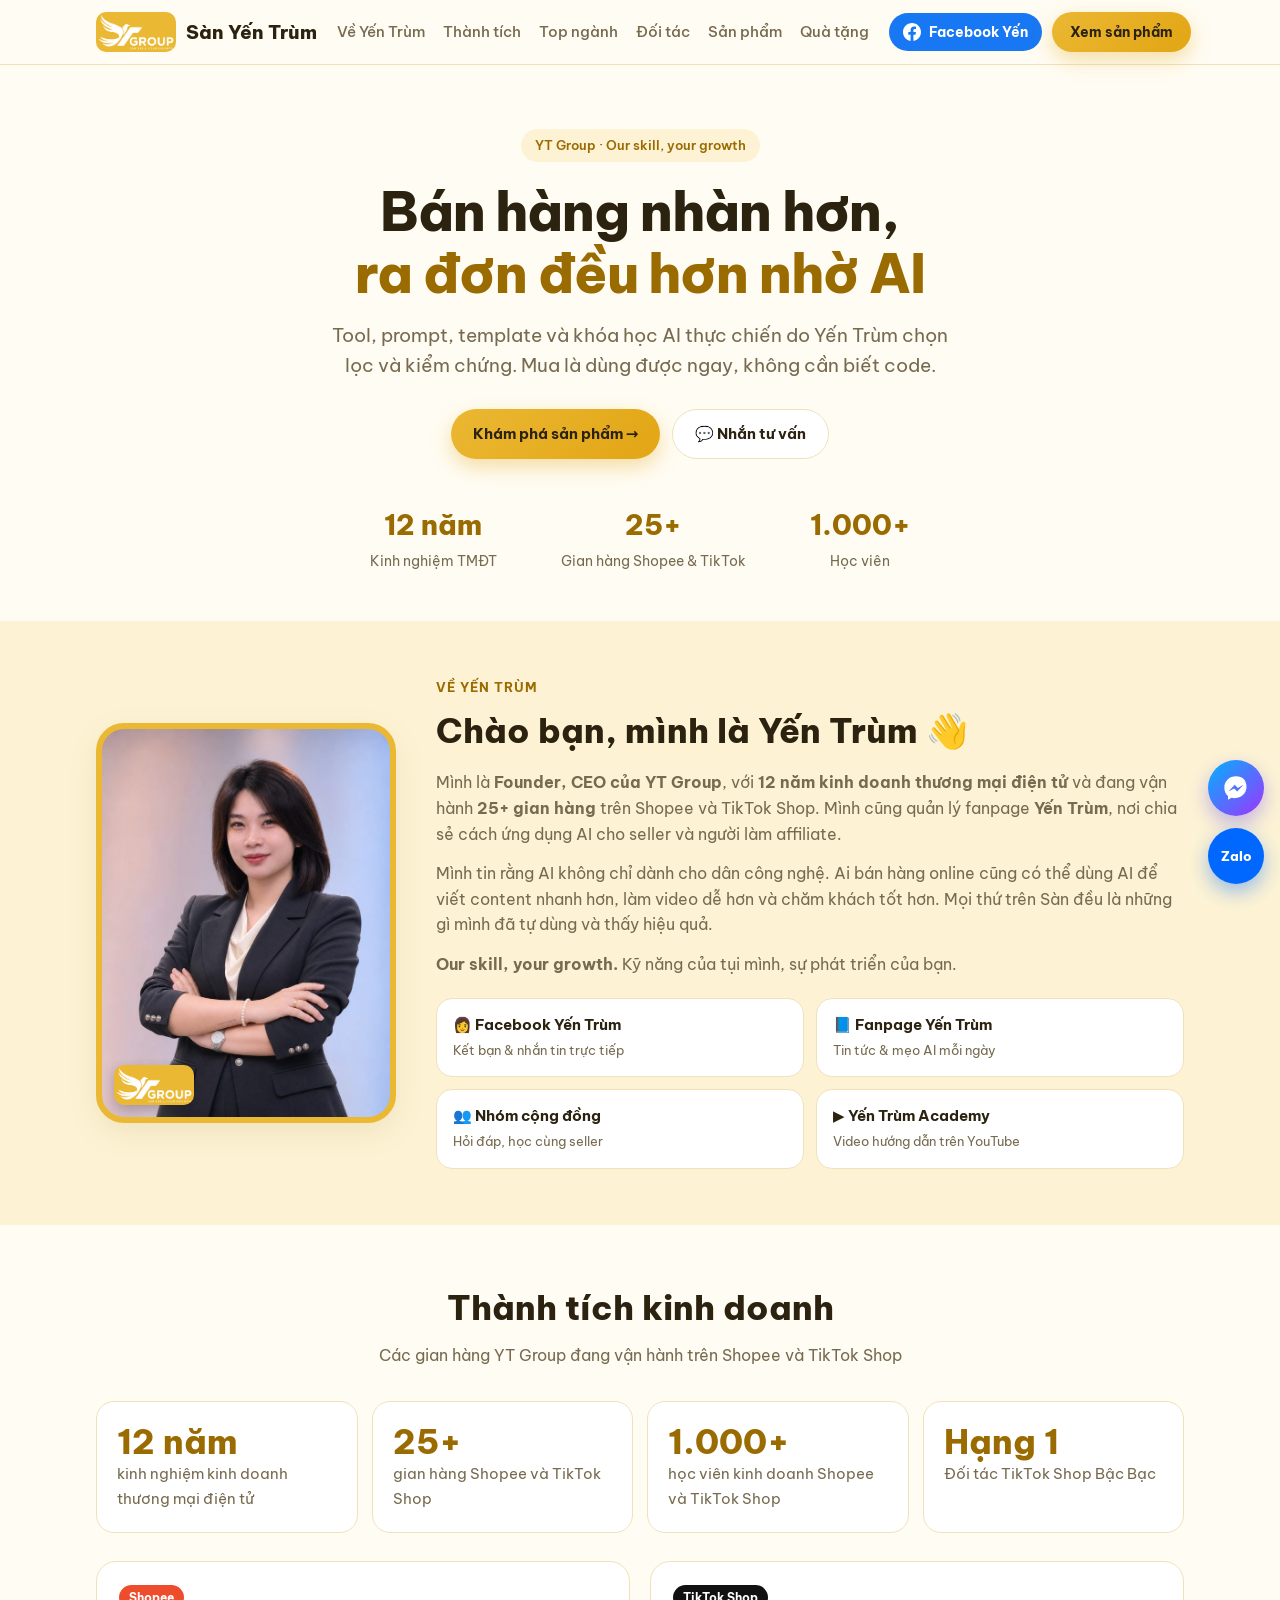
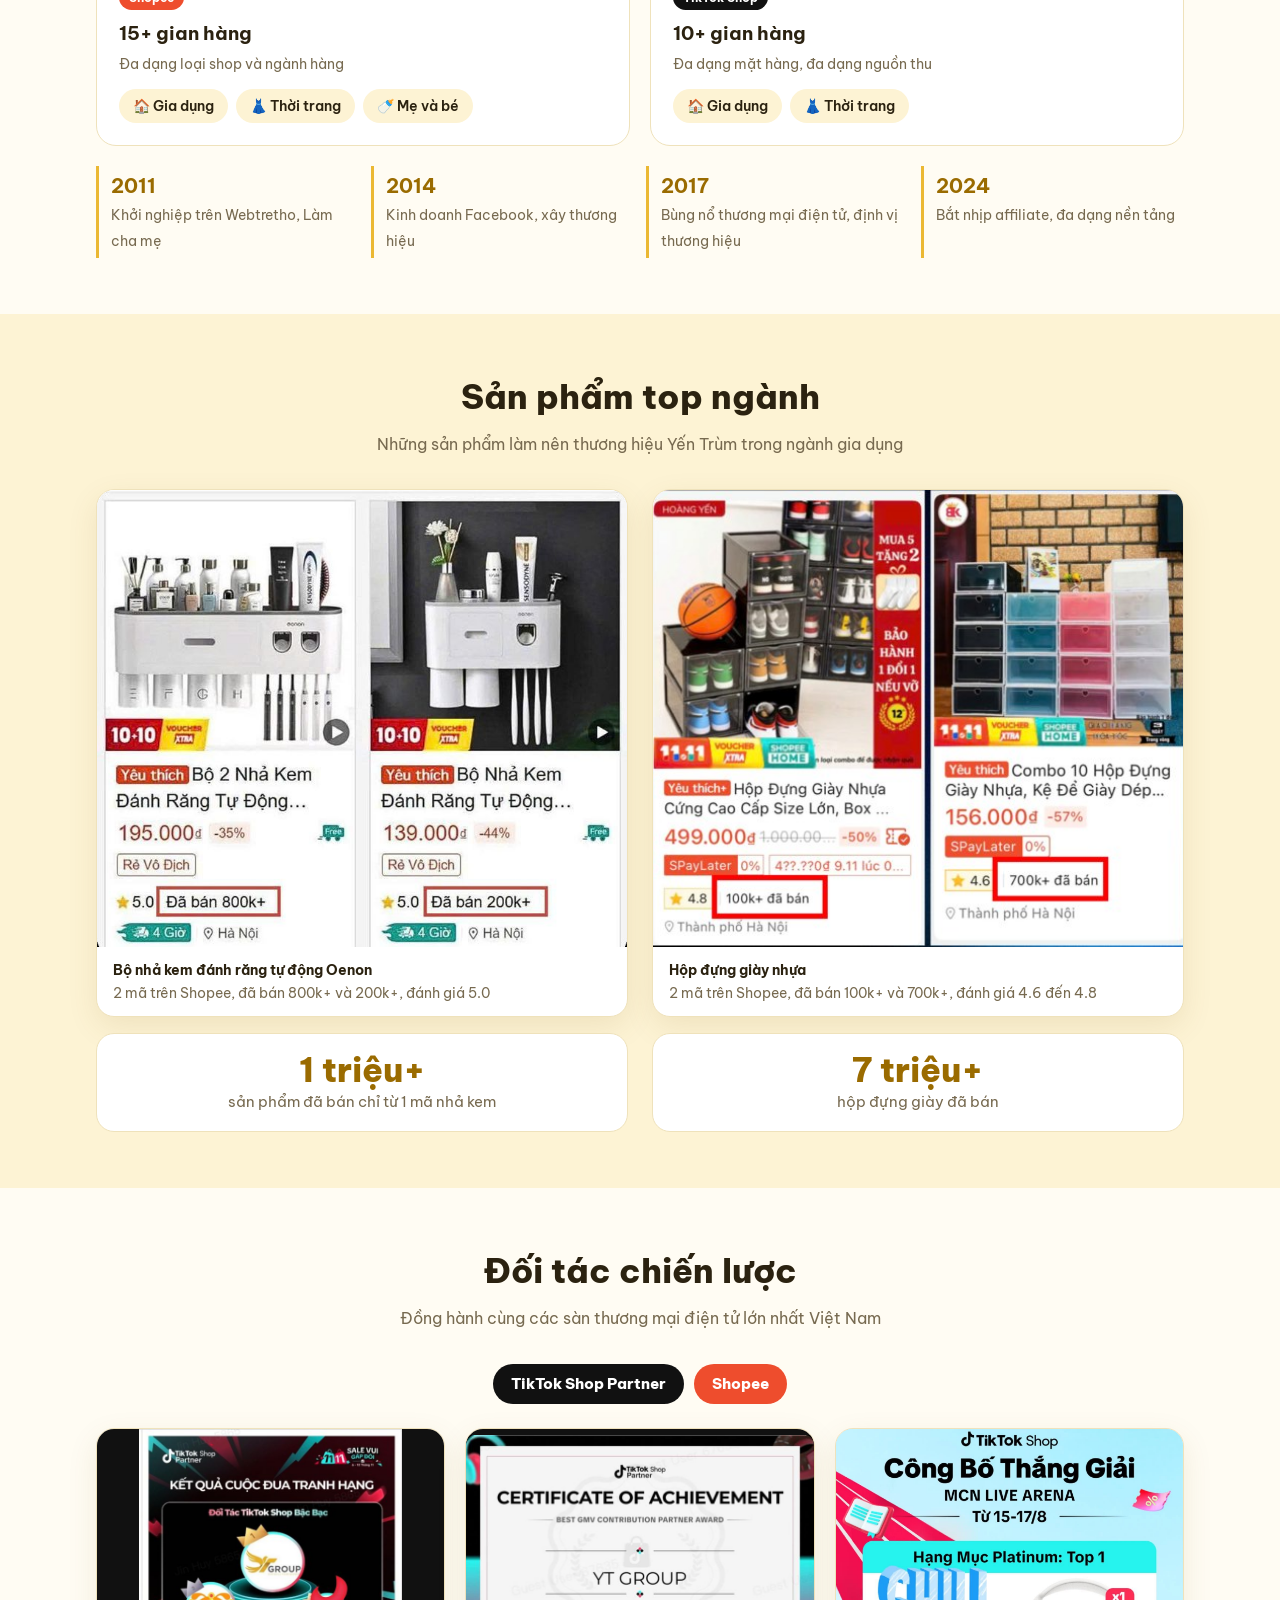
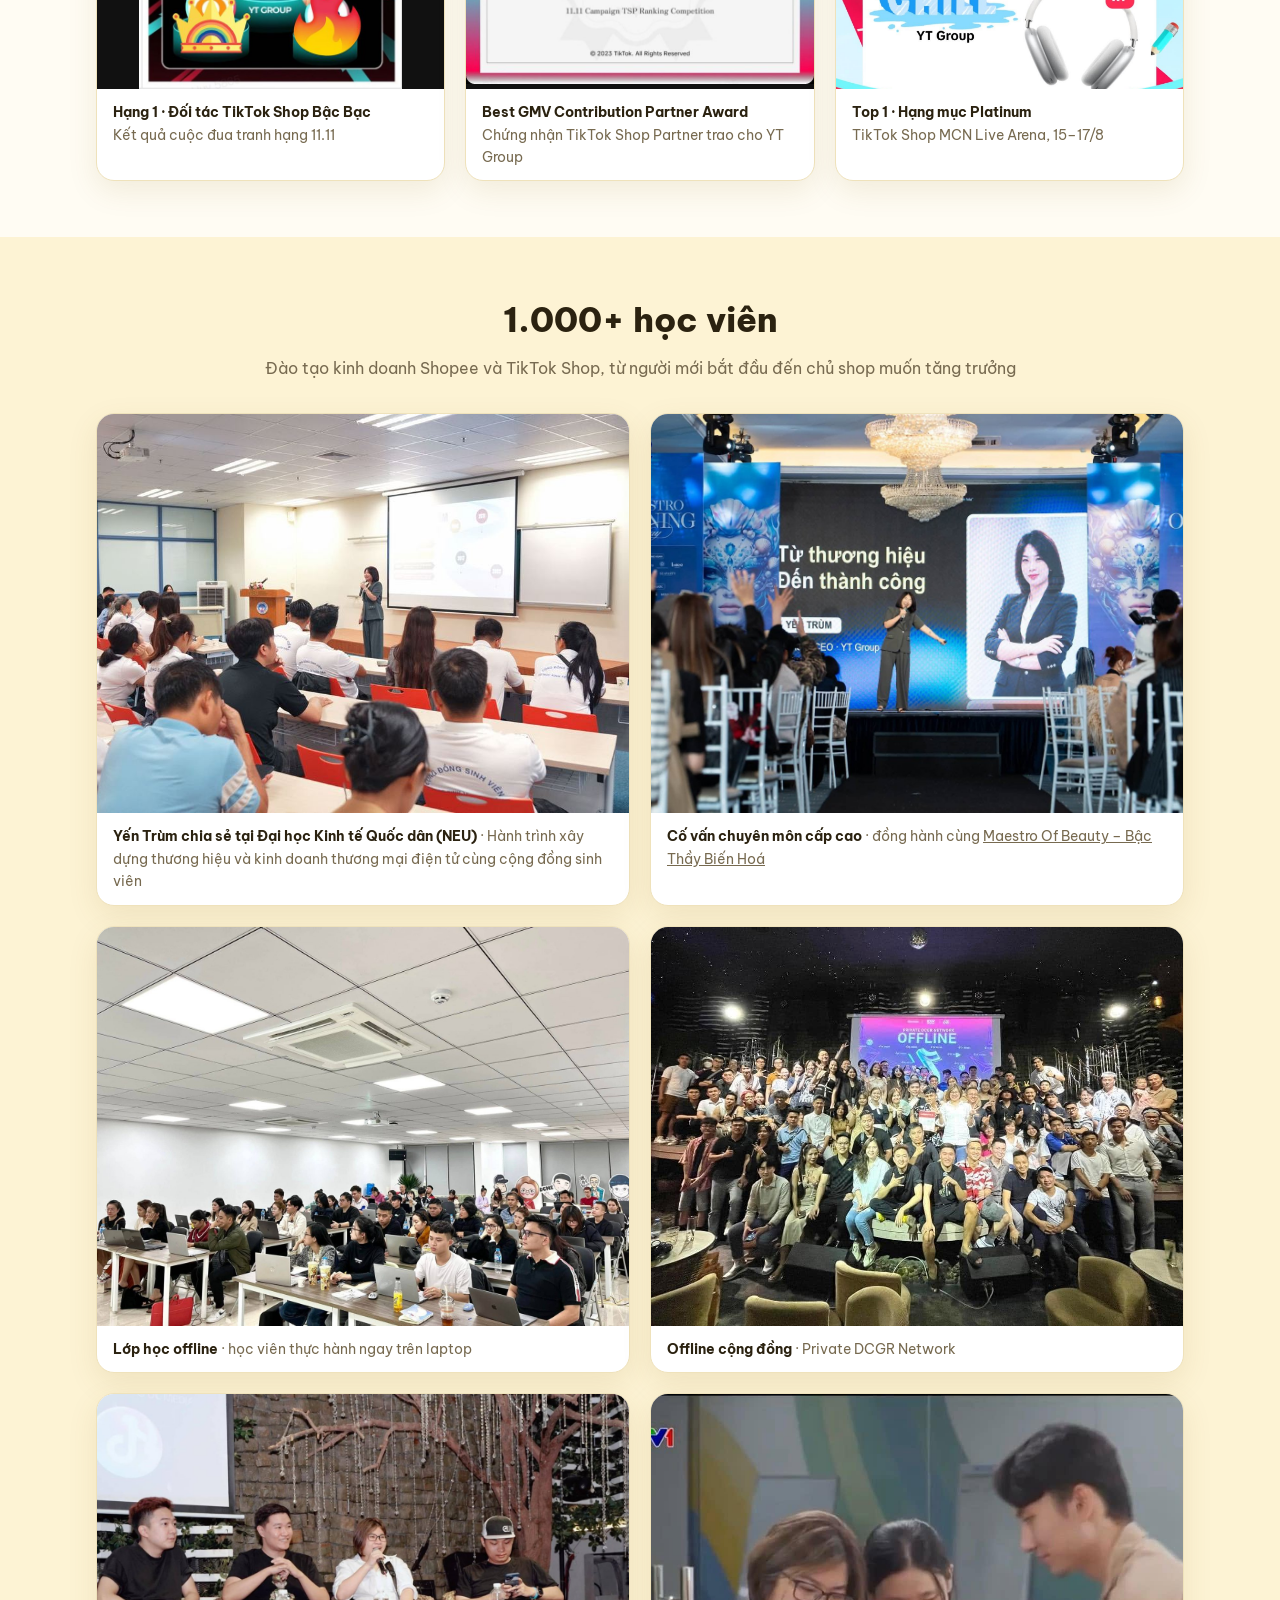
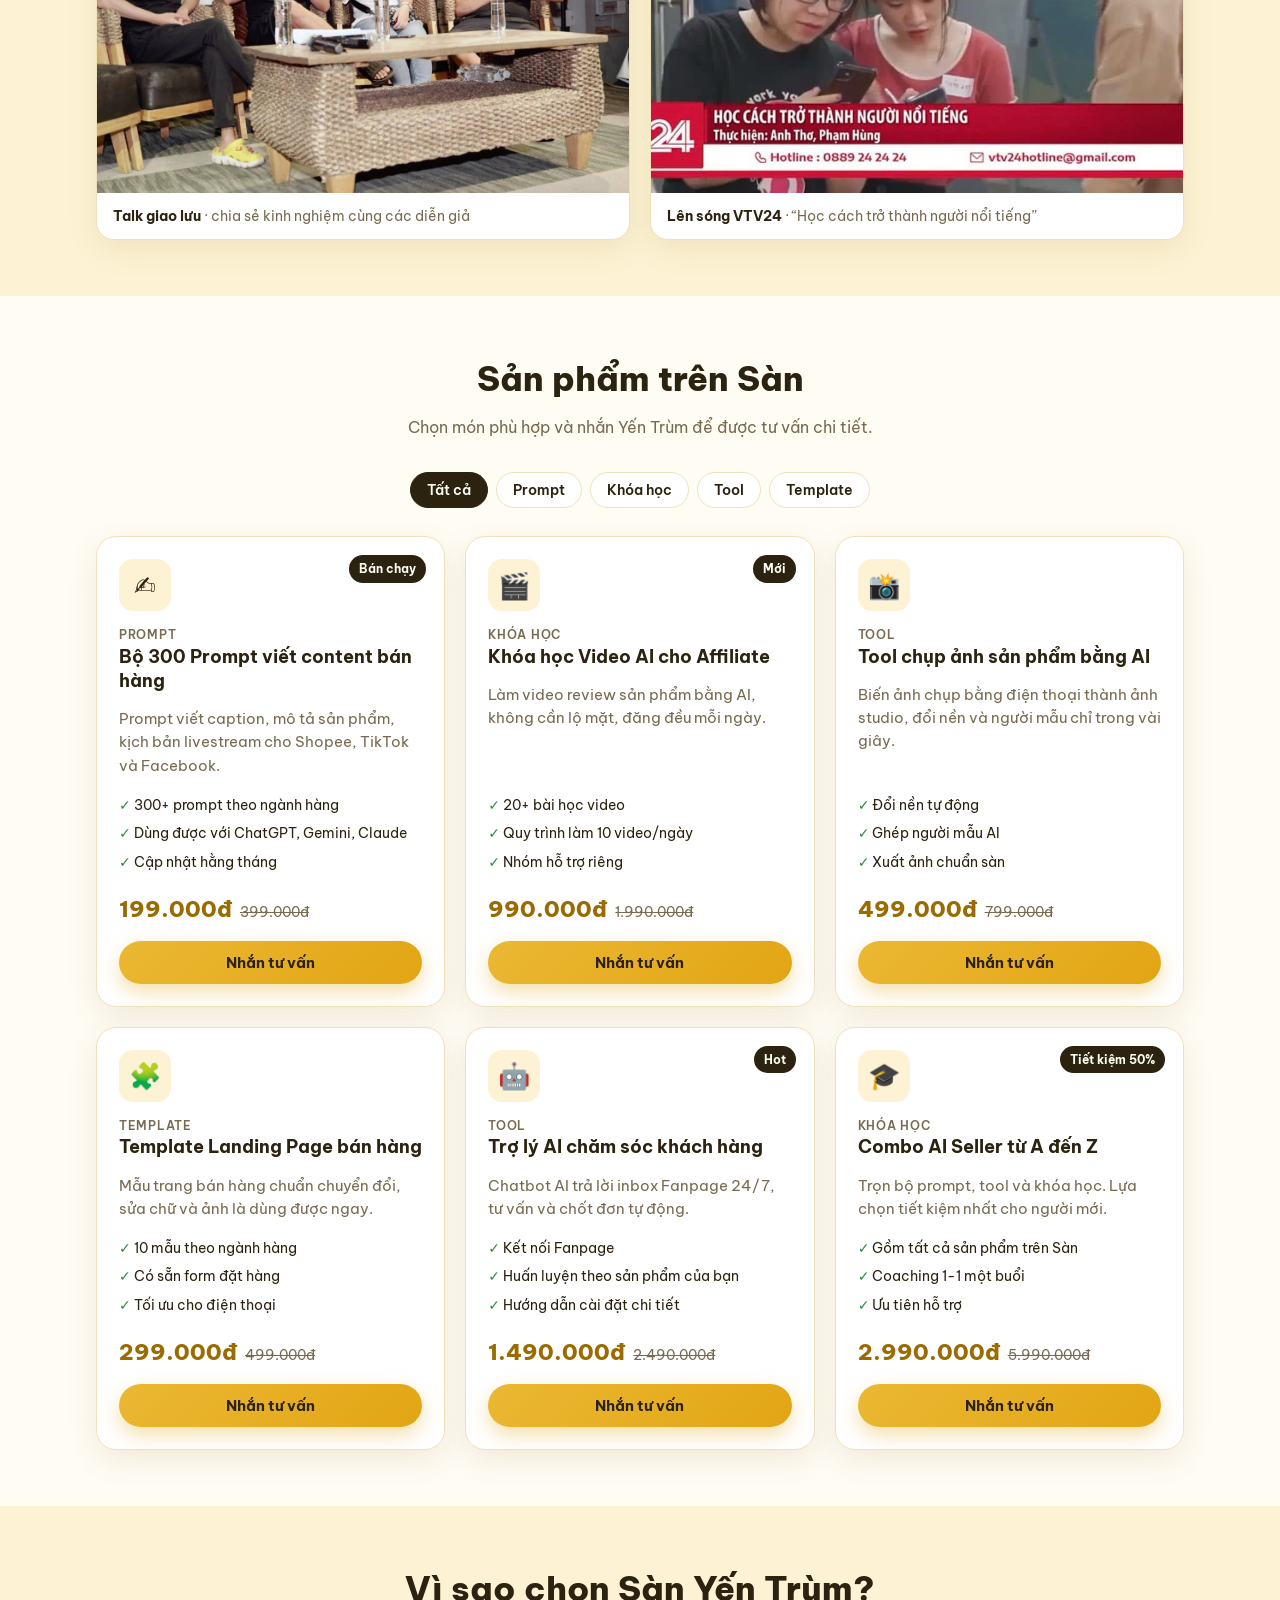
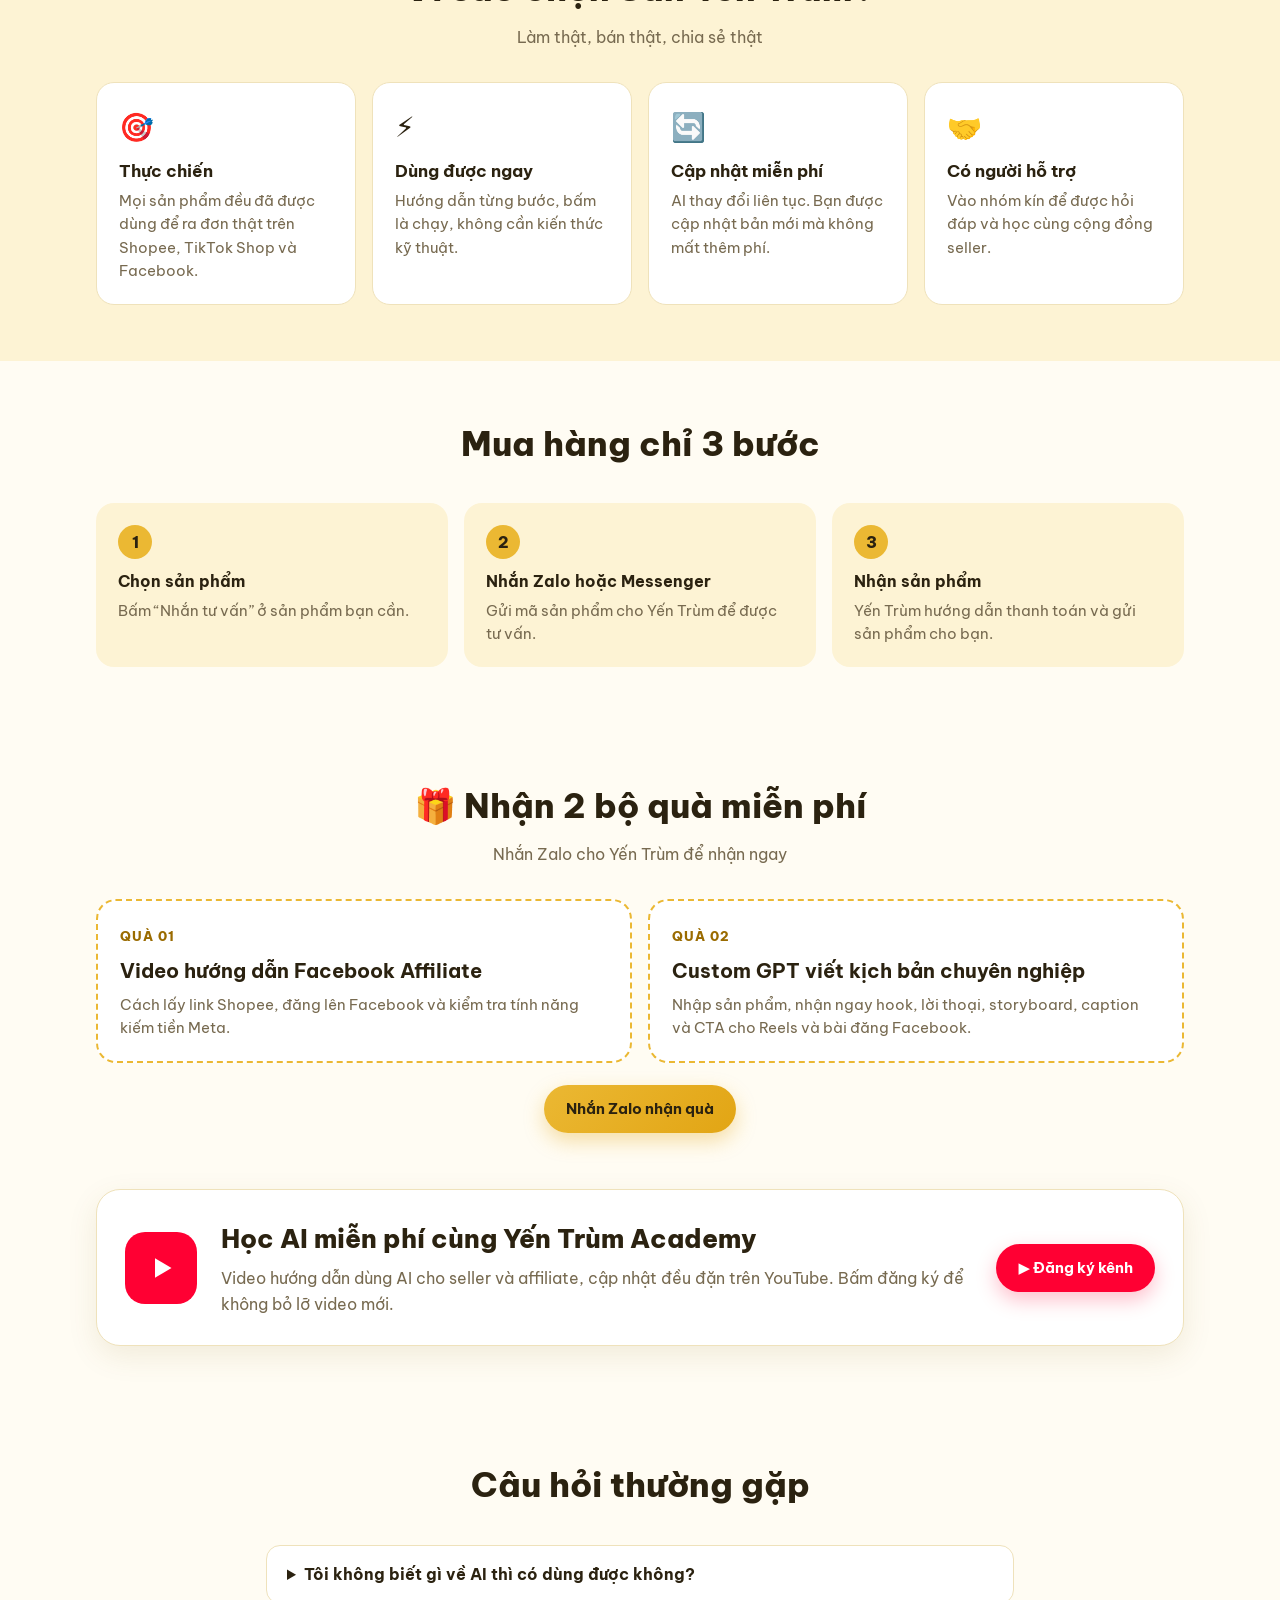
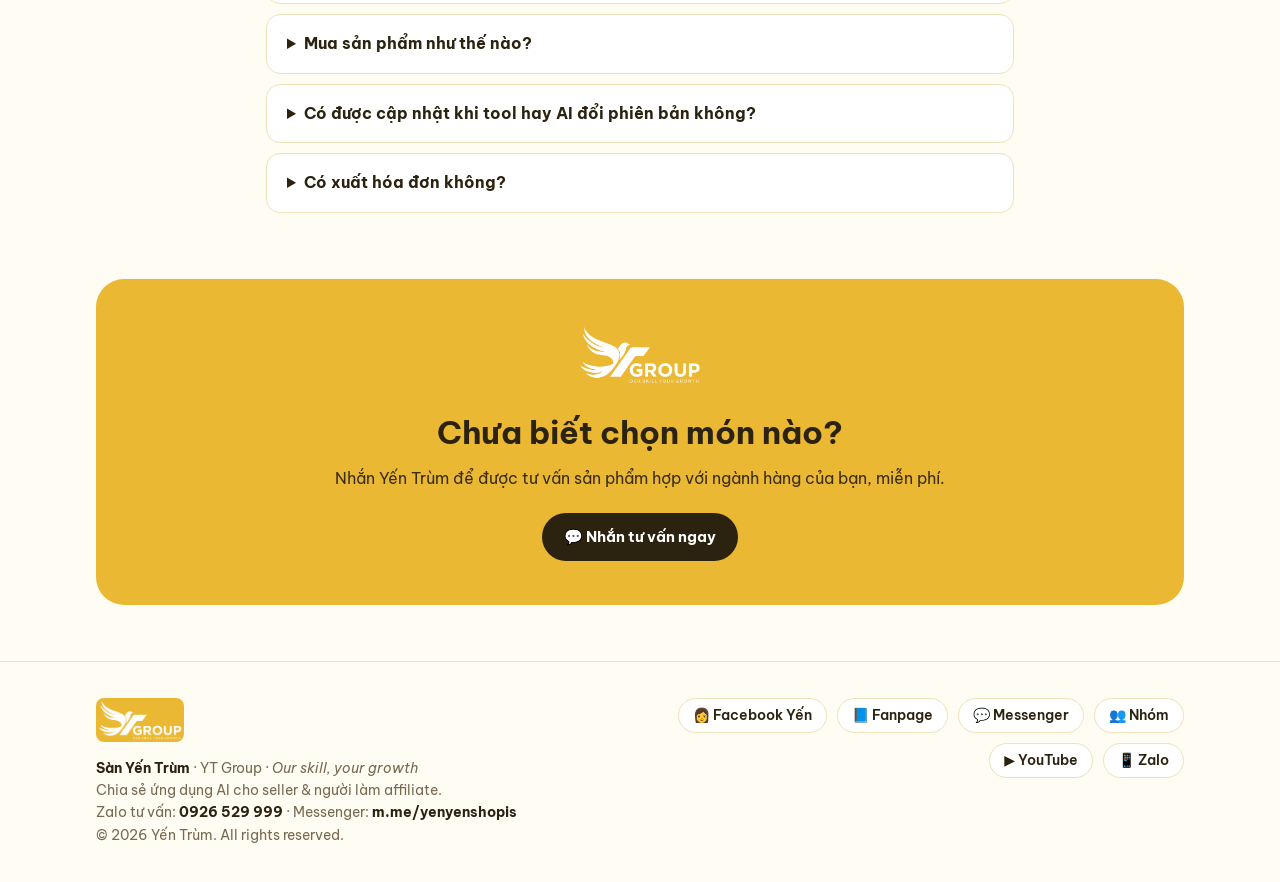
==== index.html @ 74a1ca04 "Căn đều ảnh và chữ hai khối sản phẩm top ngành Co-Authored-By: Claude Sonnet 5.5 <noreply@anthropic." ====
<!doctype html>
<html lang="vi">
<head>
<meta charset="utf-8">
<meta name="viewport" content="width=device-width, initial-scale=1">
<title>Sàn Yến Trùm – Ứng dụng AI cho Seller & Affiliate</title>
<meta name="description" content="Sàn Yến Trùm: bộ công cụ, prompt và khóa học AI giúp seller và người làm affiliate bán hàng nhanh hơn, ra đơn đều hơn.">
<meta property="og:title" content="Sàn Yến Trùm – Ứng dụng AI cho Seller & Affiliate">
<meta property="og:description" content="Công cụ AI, prompt, template và khóa học thực chiến cho seller & affiliate.">
<link rel="icon" href="favicon.png">
<meta property="og:image" content="logo.png">
<link rel="preconnect" href="https://fonts.googleapis.com">
<link href="https://fonts.googleapis.com/css2?family=Be+Vietnam+Pro:wght@400;500;600;700;800&display=swap" rel="stylesheet">
<style>
:root{
  --bg:#fffcf3; --surface:#ffffff; --surface-2:#fdf3d4; --text:#2b2210; --muted:#776a50;
  --brand:#ebb833; --brand-2:#e2a514; --brand-ink:#2b2210; --accent:#9a6b00; --line:#efe2bb; --ok:#2b8a3e;
  --shadow:0 10px 30px rgba(120,90,10,.10);
}
@media (prefers-color-scheme: dark){
  :root:not([data-theme="light"]){
    --bg:#15130d; --surface:#201d14; --surface-2:#2a251a; --text:#f8f1e0; --muted:#bfb294;
    --brand:#ebb833; --brand-2:#e2a514; --accent:#f2c94c; --line:#3a3424; --shadow:0 10px 30px rgba(0,0,0,.4);
  }
}
*{box-sizing:border-box}
html{scroll-behavior:smooth}
body{margin:0;background:var(--bg);color:var(--text);font-family:"Be Vietnam Pro",system-ui,sans-serif;line-height:1.6}
a{color:inherit}
.wrap{max-width:1120px;margin:0 auto;padding:0 16px}
.btn{display:inline-flex;align-items:center;justify-content:center;gap:8px;padding:12px 22px;border-radius:999px;font-weight:700;text-decoration:none;border:0;cursor:pointer;font-size:15px;font-family:inherit;transition:transform .15s, box-shadow .15s}
.btn:hover{transform:translateY(-2px)}
.btn-main{background:linear-gradient(135deg,var(--brand),var(--brand-2));color:var(--brand-ink);box-shadow:0 8px 20px rgba(226,165,20,.35)}
.btn-ghost{background:var(--surface);color:var(--text);border:1.5px solid var(--line)}

/* header */
header{position:sticky;top:0;z-index:20;background:color-mix(in srgb,var(--bg) 88%,transparent);backdrop-filter:blur(10px);border-bottom:1px solid var(--line)}
.nav{display:flex;align-items:center;justify-content:space-between;height:64px;gap:20px}
.logo{display:flex;align-items:center;gap:10px;font-weight:800;font-size:19px;text-decoration:none}
.logo img{height:40px;width:auto;border-radius:10px;display:block}
.menu{display:flex;gap:18px;font-weight:500;font-size:15px}
.menu a,.nav-r .btn{white-space:nowrap}
.menu a{text-decoration:none;color:var(--muted)}
.menu a:hover{color:var(--accent)}
@media (max-width:1080px){.menu{display:none}}
.logo{white-space:nowrap}
.nav-r{display:flex;align-items:center;gap:10px}
.fb-top{display:inline-flex;align-items:center;gap:8px;padding:8px 14px;border-radius:999px;background:#1877f2;color:#fff;text-decoration:none;font-weight:700;font-size:14px;white-space:nowrap}
.fb-top svg{width:18px;height:18px;fill:#fff}
@media (max-width:520px){.nav-r .btn{display:none}.fb-top span{display:none}.fb-top{padding:9px}}

/* hero */
.hero{padding:64px 0 48px;text-align:center}
.pill{display:inline-block;background:var(--surface-2);color:var(--accent);font-weight:600;font-size:13px;padding:6px 14px;border-radius:999px;margin-bottom:18px}
h1{font-size:clamp(30px,5.5vw,54px);line-height:1.15;margin:0 0 16px;font-weight:800;letter-spacing:-.02em}
h1 span{color:var(--accent)}
.hero p{font-size:clamp(16px,2.2vw,19px);color:var(--muted);max-width:640px;margin:0 auto 28px}
.hero-cta{display:flex;gap:12px;justify-content:center;flex-wrap:wrap}
.stats{display:flex;justify-content:center;gap:clamp(20px,6vw,64px);margin-top:44px;flex-wrap:wrap}
.stat b{display:block;font-size:28px;font-weight:800;color:var(--accent)}
.stat small{color:var(--muted);font-size:14px}

/* sections */
section{padding:56px 0}
.sec-head{text-align:center;margin-bottom:32px}
.sec-head h2{font-size:clamp(24px,3.6vw,34px);margin:0 0 8px;font-weight:800}
.sec-head p{color:var(--muted);margin:0}

/* filters */
.filters{display:flex;gap:8px;justify-content:center;flex-wrap:wrap;margin-bottom:28px}
.chip{padding:8px 16px;border-radius:999px;border:1.5px solid var(--line);background:var(--surface);color:var(--text);font-weight:600;font-size:14px;cursor:pointer;font-family:inherit}
.chip.on{background:var(--text);color:var(--bg);border-color:var(--text)}

/* products */
.grid{display:grid;grid-template-columns:repeat(auto-fill,minmax(260px,1fr));gap:20px}
.card{background:var(--surface);border:1px solid var(--line);border-radius:20px;padding:22px;display:flex;flex-direction:column;box-shadow:var(--shadow);position:relative}
.card .ico{width:52px;height:52px;border-radius:14px;background:var(--surface-2);display:grid;place-items:center;font-size:26px;margin-bottom:14px}
.card .tag{position:absolute;top:18px;right:18px;font-size:12px;font-weight:700;padding:4px 10px;border-radius:999px;background:var(--text);color:var(--bg)}
.card h3{margin:0 0 6px;font-size:18px;line-height:1.35}
.card .cat{font-size:12px;color:var(--muted);text-transform:uppercase;letter-spacing:.06em;font-weight:600}
.card p{color:var(--muted);font-size:14.5px;margin:8px 0 14px;flex:1}
.card ul{margin:0 0 16px;padding:0;list-style:none;font-size:14px}
.card li{padding:3px 0}
.card li::before{content:"✓ ";color:var(--ok);font-weight:700}
.price{display:flex;align-items:baseline;gap:8px;margin-bottom:14px}
.price b{font-size:22px;color:var(--accent);font-weight:800}
.price s{color:var(--muted);font-size:14px}
.card .btn{width:100%}

/* why */
.why{display:grid;grid-template-columns:repeat(auto-fit,minmax(220px,1fr));gap:16px}
.why div{background:var(--surface);border:1px solid var(--line);border-radius:18px;padding:22px}
.why b{display:block;font-size:17px;margin:8px 0 4px}
.why span{font-size:28px}
.why p{margin:0;color:var(--muted);font-size:14.5px}

/* steps */
.steps{display:grid;grid-template-columns:repeat(auto-fit,minmax(200px,1fr));gap:16px;counter-reset:s}
.step{background:var(--surface-2);border-radius:18px;padding:22px;position:relative}
.step::before{counter-increment:s;content:counter(s);width:34px;height:34px;border-radius:50%;background:var(--brand);color:#2b2210;display:grid;place-items:center;font-weight:800;margin-bottom:10px}
.step b{display:block;margin-bottom:4px}
.step p{margin:0;color:var(--muted);font-size:14.5px}

/* about */
.about{display:grid;grid-template-columns:minmax(0,300px) minmax(0,1fr);gap:40px;align-items:center}
@media (max-width:760px){.about{grid-template-columns:1fr;gap:24px}}
.about-pic{position:relative;aspect-ratio:3/4;max-width:100%;border-radius:28px;background:var(--brand);overflow:hidden;box-shadow:var(--shadow);border:6px solid var(--brand)}
.about-pic>img{width:100%;height:100%;object-fit:cover;object-position:center top;display:block}
.about-pic .badge{position:absolute;left:12px;bottom:12px;height:40px;width:auto;border-radius:10px;box-shadow:0 4px 12px rgba(0,0,0,.2)}
@media (max-width:760px){.about-pic{max-width:340px;margin:0 auto;width:100%}}
.about h2{font-size:clamp(24px,3.6vw,34px);margin:6px 0 12px;font-weight:800}
.about .eyebrow{font-size:13px;font-weight:700;letter-spacing:.08em;text-transform:uppercase;color:var(--accent)}
.about p{color:var(--muted);margin:0 0 14px}
.channels{display:grid;grid-template-columns:repeat(2,minmax(0,1fr));gap:12px;margin-top:20px}
.channels a{display:block;background:var(--surface);border:1px solid var(--line);border-radius:16px;padding:14px 16px;text-decoration:none}
.channels a:hover{border-color:var(--brand)}
@media (max-width:480px){.channels{grid-template-columns:1fr}}
.channels b{display:block;font-size:15px}
.channels small{color:var(--muted)}

/* youtube band */
.yt{display:flex;align-items:center;gap:24px;flex-wrap:wrap;background:var(--surface);border:1px solid var(--line);border-radius:24px;padding:28px;box-shadow:var(--shadow)}
.yt-ico{width:72px;height:72px;border-radius:20px;background:#ff0033;display:grid;place-items:center;flex:none}
.yt-ico svg{width:36px;height:36px;fill:#fff}
.yt-txt{flex:1;min-width:220px}
.yt-txt h2{margin:0 0 6px;font-size:clamp(20px,3vw,26px);font-weight:800}
.yt-txt p{margin:0;color:var(--muted)}
.btn-yt{background:#ff0033;color:#fff;box-shadow:0 8px 20px rgba(255,0,51,.25)}

/* thanh tich */
.kpis{display:grid;grid-template-columns:repeat(auto-fit,minmax(min(100%,220px),1fr));gap:14px}
.kpis-3{grid-template-columns:repeat(4,minmax(0,1fr))}
@media (max-width:820px){.kpis-3{grid-template-columns:repeat(2,minmax(0,1fr))}}
.kpi{background:var(--surface);border:1px solid var(--line);border-radius:18px;padding:20px}
.kpi b{display:block;font-size:clamp(26px,3.4vw,34px);font-weight:800;color:var(--accent);line-height:1.15;font-variant-numeric:tabular-nums}
.kpi span{color:var(--muted);font-size:14.5px}
.top-col{display:flex;flex-direction:column;gap:16px;min-width:0}
.kpi-band{text-align:center;padding:16px 20px}
.split{display:grid;grid-template-columns:repeat(2,minmax(0,1fr));gap:20px;margin-top:28px}
@media (max-width:820px){.split{grid-template-columns:1fr}}
.panel{background:var(--surface);border:1px solid var(--line);border-radius:20px;padding:22px;min-width:0}
.panel h3{margin:0 0 4px;font-size:19px}
.panel .sub{color:var(--muted);font-size:14px;margin:0 0 14px}
.shoprow{display:flex;justify-content:space-between;align-items:baseline;gap:12px;padding:10px 0;border-top:1px dashed var(--line)}
.shoprow b{font-variant-numeric:tabular-nums;font-size:18px}
.shoprow small{color:var(--muted);display:block;text-align:right}
.chips-row{display:flex;flex-wrap:wrap;gap:8px}
.chips-row span{background:var(--surface-2);border-radius:999px;padding:6px 14px;font-weight:600;font-size:14px}
.tag-pf{display:inline-block;font-size:12px;font-weight:700;padding:3px 10px;border-radius:999px;margin-bottom:8px}
.pf-shopee{background:#ee4d2d;color:#fff}.pf-tiktok{background:#111;color:#fff}
.timeline{display:grid;grid-template-columns:repeat(auto-fit,minmax(min(100%,150px),1fr));gap:12px;margin-top:20px}
.timeline div{border-left:3px solid var(--brand);padding:4px 0 4px 12px}
.timeline b{display:block;font-size:20px;color:var(--accent)}
.timeline span{font-size:14px;color:var(--muted)}
/* top nganh */
.top-grid{display:grid;grid-template-columns:repeat(2,minmax(0,1fr));gap:24px;align-items:stretch}
.top-col .photo{flex:1;display:flex;flex-direction:column}
.top-col .photo img{aspect-ratio:1.16;object-fit:cover;object-position:center top}
.top-col .photo figcaption{flex:1;min-height:4.4em}
@media (max-width:700px){.top-grid{grid-template-columns:1fr}}
.photo{border-radius:18px;overflow:hidden;border:1px solid var(--line);background:var(--surface);box-shadow:var(--shadow)}
.photo img{display:block;width:100%;height:auto}
.photo figcaption{padding:12px 16px;font-size:14px;color:var(--muted)}
.photo figcaption b{color:var(--text)}
.photos2{display:grid;grid-template-columns:repeat(2,minmax(0,1fr));gap:12px}
.big{font-size:clamp(34px,5vw,52px);font-weight:800;color:var(--accent);line-height:1.1}
.live{display:grid;grid-template-columns:minmax(0,180px) minmax(0,1fr);gap:18px;align-items:center;margin-top:20px}
.live img{width:100%;border-radius:16px;display:block}
/* doi tac */
.edu-grid{display:grid;grid-template-columns:repeat(2,minmax(0,1fr));gap:20px}
@media (max-width:700px){.edu-grid{grid-template-columns:1fr}}
.partners{display:grid;grid-template-columns:repeat(3,minmax(0,1fr));gap:20px}
@media (max-width:900px){.partners{grid-template-columns:repeat(2,minmax(0,1fr))}}
@media (max-width:600px){.partners{grid-template-columns:1fr}}
.partners figure{margin:0;display:flex;flex-direction:column}
.partners img{aspect-ratio:4/3;object-fit:contain;background:#111}
.pf-logos{display:flex;gap:10px;justify-content:center;flex-wrap:wrap;margin-bottom:24px}
.pf-logos span{font-weight:800;padding:8px 18px;border-radius:999px;font-size:15px}
/* hoc vien */
.ba{display:flex;align-items:center;gap:10px;flex-wrap:wrap;margin:10px 0 4px}
.ba div{background:var(--surface-2);border-radius:12px;padding:8px 12px;font-variant-numeric:tabular-nums}
.ba small{display:block;color:var(--muted);font-size:12px}
.ba .arrow{background:none;padding:0;font-size:20px;color:var(--accent)}
.grow{display:inline-block;background:var(--ok);color:#fff;font-weight:800;border-radius:999px;padding:3px 12px;font-size:14px}
/* qua tang */
.gifts{display:grid;grid-template-columns:repeat(auto-fit,minmax(min(100%,260px),1fr));gap:16px;margin-bottom:22px}
.gift{background:var(--surface);border:2px dashed var(--brand);border-radius:20px;padding:22px}
.gift small{font-weight:800;color:var(--accent);letter-spacing:.08em}
.gift h3{margin:6px 0 6px;font-size:20px}
.gift p{margin:0;color:var(--muted);font-size:14.5px}

/* faq */
details{background:var(--surface);border:1px solid var(--line);border-radius:14px;padding:16px 20px;margin-bottom:10px}
summary{font-weight:700;cursor:pointer}
details p{color:var(--muted);margin:10px 0 0}

/* cta + footer */
.cta{background:var(--brand);color:#2b2210;border-radius:28px;padding:44px 24px;text-align:center}
.cta h2{margin:0 0 8px;font-size:clamp(22px,3.4vw,32px)}
.cta p{margin:0 0 22px;opacity:.92}
.cta .btn{background:#2b2210;color:#fff}
.cta img{height:64px;margin-bottom:12px}
footer{padding:36px 0;border-top:1px solid var(--line);margin-top:56px;color:var(--muted);font-size:14px}
.foot{display:flex;justify-content:space-between;gap:20px;flex-wrap:wrap}
.foot>div:first-child{min-width:0;flex:1 1 320px}
.socials{display:flex;gap:10px;flex-wrap:wrap;align-items:flex-start;align-content:flex-start;align-self:flex-start;flex:1 1 320px;justify-content:flex-end}
@media (max-width:700px){.socials{justify-content:flex-start}footer{padding-bottom:160px}}
.socials a{display:inline-flex;align-items:center;gap:6px;padding:8px 14px;border-radius:999px;border:1px solid var(--line);background:var(--surface);text-decoration:none;font-weight:600;color:var(--text);font-size:14px;line-height:1.2}
.socials a:hover{border-color:var(--brand)}

/* modal */
.modal{position:fixed;inset:0;background:rgba(0,0,0,.55);display:none;align-items:center;justify-content:center;padding:16px;z-index:50}
.modal.open{display:flex}
.box{background:var(--surface);border-radius:22px;max-width:420px;width:100%;padding:24px;text-align:center;max-height:92vh;overflow:auto}
.box h3{margin:0 0 4px}
.box .amt{font-size:26px;font-weight:800;color:var(--accent);margin:6px 0 12px}
.box img{width:100%;max-width:260px;border-radius:14px;border:1px solid var(--line);background:#fff}
.box .info{background:var(--surface-2);border-radius:12px;padding:12px;font-size:14px;text-align:left;margin:14px 0}
.box .info div{display:flex;justify-content:space-between;gap:12px;padding:3px 0}
.box .info span{white-space:nowrap;color:var(--muted)}
.box .note{font-size:13px;color:var(--muted)}
.box .row{display:flex;gap:10px;margin-top:14px}
.box .row .btn{flex:1;padding:11px}
.float-mess{position:fixed;right:16px;bottom:84px;z-index:30;width:56px;height:56px;border-radius:50%;background:linear-gradient(135deg,#00b2ff,#a033ff);color:#fff;display:grid;place-items:center;text-decoration:none;box-shadow:0 8px 20px rgba(80,60,255,.35)}
.float-mess svg{width:28px;height:28px}
.box .alt{display:inline-block;margin-top:12px;font-size:14px;font-weight:600;color:var(--accent)}
.float-zalo{position:fixed;right:16px;bottom:16px;z-index:30;width:56px;height:56px;border-radius:50%;background:#0068ff;color:#fff;display:grid;place-items:center;font-weight:800;font-size:13px;text-decoration:none;box-shadow:0 8px 20px rgba(0,104,255,.4)}
</style>
</head>
<body>

<header>
  <div class="wrap nav">
    <a class="logo" href="#"><img src="logo-wide.png" alt="YT Group"> Sàn Yến Trùm</a>
    <nav class="menu">
      <a href="#ve-yen-trum">Về Yến Trùm</a>
      <a href="#thanh-tich">Thành tích</a>
      <a href="#top-nganh">Top ngành</a>
      <a href="#doi-tac">Đối tác</a>
      <a href="#san-pham">Sản phẩm</a>
      <a href="#qua-tang">Quà tặng</a>
    </nav>
    <div class="nav-r">
      <a class="fb-top" id="fb-top" href="#" target="_blank" rel="noopener" aria-label="Facebook Yến Trùm"><svg viewBox="0 0 24 24"><path d="M24 12.07C24 5.4 18.63 0 12 0S0 5.4 0 12.07C0 18.1 4.39 23.1 10.13 24v-8.44H7.08v-3.49h3.05V9.41c0-3.02 1.79-4.69 4.53-4.69 1.31 0 2.69.24 2.69.24v2.97h-1.52c-1.49 0-1.96.93-1.96 1.89v2.26h3.33l-.53 3.49h-2.8V24C19.61 23.1 24 18.1 24 12.07z"/></svg><span>Facebook Yến</span></a>
      <a class="btn btn-main" href="#san-pham" style="padding:9px 18px;font-size:14px">Xem sản phẩm</a>
    </div>
  </div>
</header>

<main>
  <div class="wrap hero">
    <span class="pill">YT Group · Our skill, your growth</span>
    <h1>Bán hàng nhàn hơn,<br><span>ra đơn đều hơn nhờ AI</span></h1>
    <p>Tool, prompt, template và khóa học AI thực chiến do Yến Trùm chọn lọc và kiểm chứng. Mua là dùng được ngay, không cần biết code.</p>
    <div class="hero-cta">
      <a class="btn btn-main" href="#san-pham">Khám phá sản phẩm →</a>
      <a class="btn btn-ghost" id="hero-contact" href="#" target="_blank" rel="noopener">💬 Nhắn tư vấn</a>
    </div>
    <div class="stats">
      <div class="stat"><b>12 năm</b><small>Kinh nghiệm TMĐT</small></div>
      <div class="stat"><b>25+</b><small>Gian hàng Shopee & TikTok</small></div>
      <div class="stat"><b>1.000+</b><small>Học viên</small></div>
    </div>
  </div>

  <section id="ve-yen-trum" style="background:var(--surface-2)">
    <div class="wrap about">
      <div class="about-pic"><img src="yen-trum.jpg" alt="Yến Trùm, người sáng lập YT Group"><img class="badge" src="logo-wide.png" alt="YT Group"></div>
      <div>
        <div class="eyebrow">Về Yến Trùm</div>
        <h2>Chào bạn, mình là Yến Trùm 👋</h2>
        <p>Mình là <b>Founder, CEO của YT Group</b>, với <b>12 năm kinh doanh thương mại điện tử</b> và đang vận hành <b>25+ gian hàng</b> trên Shopee và TikTok Shop. Mình cũng quản lý fanpage <b>Yến Trùm</b>, nơi chia sẻ cách ứng dụng AI cho seller và người làm affiliate.</p>
        <p>Mình tin rằng AI không chỉ dành cho dân công nghệ. Ai bán hàng online cũng có thể dùng AI để viết content nhanh hơn, làm video dễ hơn và chăm khách tốt hơn. Mọi thứ trên Sàn đều là những gì mình đã tự dùng và thấy hiệu quả.</p>
        <p><b>Our skill, your growth.</b> Kỹ năng của tụi mình, sự phát triển của bạn.</p>
        <div class="channels" id="channels"></div>
      </div>
    </div>
  </section>

  <section id="thanh-tich">
    <div class="wrap">
      <div class="sec-head"><h2>Thành tích kinh doanh</h2><p>Các gian hàng YT Group đang vận hành trên Shopee và TikTok Shop</p></div>
      <div class="kpis kpis-3">
        <div class="kpi"><b>12 năm</b><span>kinh nghiệm kinh doanh thương mại điện tử</span></div>
        <div class="kpi"><b>25+</b><span>gian hàng Shopee và TikTok Shop</span></div>
        <div class="kpi"><b>1.000+</b><span>học viên kinh doanh Shopee và TikTok Shop</span></div>
        <div class="kpi"><b>Hạng 1</b><span>Đối tác TikTok Shop Bậc Bạc</span></div>
      </div>
      <div class="split">
        <div class="panel">
          <span class="tag-pf pf-shopee">Shopee</span>
          <h3>15+ gian hàng</h3><p class="sub">Đa dạng loại shop và ngành hàng</p>
          <div class="chips-row"><span>🏠 Gia dụng</span><span>👗 Thời trang</span><span>🍼 Mẹ và bé</span></div>
        </div>
        <div class="panel">
          <span class="tag-pf pf-tiktok">TikTok Shop</span>
          <h3>10+ gian hàng</h3><p class="sub">Đa dạng mặt hàng, đa dạng nguồn thu</p>
          <div class="chips-row"><span>🏠 Gia dụng</span><span>👗 Thời trang</span></div>
        </div>
      </div>
      <div class="timeline">
        <div><b>2011</b><span>Khởi nghiệp trên Webtretho, Làm cha mẹ</span></div>
        <div><b>2014</b><span>Kinh doanh Facebook, xây thương hiệu</span></div>
        <div><b>2017</b><span>Bùng nổ thương mại điện tử, định vị thương hiệu</span></div>
        <div><b>2024</b><span>Bắt nhịp affiliate, đa dạng nền tảng</span></div>
      </div>
    </div>
  </section>

  <section id="top-nganh" style="background:var(--surface-2)">
    <div class="wrap">
      <div class="sec-head"><h2>Sản phẩm top ngành</h2><p>Những sản phẩm làm nên thương hiệu Yến Trùm trong ngành gia dụng</p></div>
      <div class="top-grid">
        <div class="top-col">
          <figure class="photo" style="margin:0"><img src="img/top-san-pham.jpg" alt="Bộ nhả kem đánh răng tự động Oenon trên Shopee, đã bán 800k+ và 200k+" loading="lazy">
            <figcaption><b>Bộ nhả kem đánh răng tự động Oenon</b><br>2 mã trên Shopee, đã bán 800k+ và 200k+, đánh giá 5.0</figcaption></figure>
          <div class="kpi kpi-band"><b>1 triệu+</b><span>sản phẩm đã bán chỉ từ 1 mã nhả kem</span></div>
        </div>
        <div class="top-col">
          <figure class="photo" style="margin:0"><img src="img/hop-giay.jpg" alt="Hộp đựng giày nhựa trên Shopee, đã bán 100k+ và 700k+" loading="lazy">
            <figcaption><b>Hộp đựng giày nhựa</b><br>2 mã trên Shopee, đã bán 100k+ và 700k+, đánh giá 4.6 đến 4.8</figcaption></figure>
          <div class="kpi kpi-band"><b>7 triệu+</b><span>hộp đựng giày đã bán</span></div>
        </div>
      </div>
    </div>
  </section>

  <section id="doi-tac">
    <div class="wrap">
      <div class="sec-head"><h2>Đối tác chiến lược</h2><p>Đồng hành cùng các sàn thương mại điện tử lớn nhất Việt Nam</p></div>
      <div class="pf-logos"><span class="pf-tiktok">TikTok Shop Partner</span><span class="pf-shopee">Shopee</span></div>
      <div class="partners">
        <figure class="photo"><img src="img/doi-tac-tiktok-hang1.jpg" alt="Kết quả cuộc đua tranh hạng: YT Group hạng 1 đối tác TikTok Shop Bậc Bạc" loading="lazy"><figcaption><b>Hạng 1 · Đối tác TikTok Shop Bậc Bạc</b><br>Kết quả cuộc đua tranh hạng 11.11</figcaption></figure>
        <figure class="photo"><img src="img/chung-nhan-tiktok.jpg" alt="Certificate of Achievement: Best GMV Contribution Partner Award trao cho YT Group" loading="lazy"><figcaption><b>Best GMV Contribution Partner Award</b><br>Chứng nhận TikTok Shop Partner trao cho YT Group</figcaption></figure>
        <figure class="photo"><img src="img/tiktok-mcn-live-arena.jpg" alt="TikTok Shop công bố thắng giải MCN Live Arena, hạng mục Platinum Top 1: YT Group" loading="lazy" style="aspect-ratio:4/3;object-fit:cover;object-position:center 25%;background:#bfeaf5"><figcaption><b>Top 1 · Hạng mục Platinum</b><br>TikTok Shop MCN Live Arena, 15–17/8</figcaption></figure>
      </div>
    </div>
  </section>

  <section id="hoc-vien" style="background:var(--surface-2)">
    <div class="wrap">
      <div class="sec-head"><h2>1.000+ học viên</h2><p>Đào tạo kinh doanh Shopee và TikTok Shop, từ người mới bắt đầu đến chủ shop muốn tăng trưởng</p></div>
      <div class="edu-grid">
        <figure class="photo" style="margin:0"><img src="img/chia-se-neu.jpg" alt="Yến Trùm chia sẻ kinh nghiệm kinh doanh thương mại điện tử với sinh viên Đại học Kinh tế Quốc dân" loading="lazy" style="aspect-ratio:4/3;object-fit:cover;object-position:center 40%"><figcaption><b>Yến Trùm chia sẻ tại Đại học Kinh tế Quốc dân (NEU)</b> · Hành trình xây dựng thương hiệu và kinh doanh thương mại điện tử cùng cộng đồng sinh viên</figcaption></figure>
        <figure class="photo" style="margin:0"><img src="img/maestro-co-van.jpg" alt="Yến Trùm chia sẻ trên sân khấu Maestro Opening Day với chủ đề Từ thương hiệu đến thành công" loading="lazy" style="aspect-ratio:4/3;object-fit:cover;object-position:center 45%"><figcaption><b>Cố vấn chuyên môn cấp cao</b> · đồng hành cùng <a href="https://web.facebook.com/Maestroofbeauty" target="_blank" rel="noopener">Maestro Of Beauty – Bậc Thầy Biến Hoá</a></figcaption></figure>
        <figure class="photo" style="margin:0"><img src="img/lop-hoc-offline.jpg" alt="Lớp học offline, học viên thực hành trên laptop" loading="lazy" style="aspect-ratio:4/3;object-fit:cover;object-position:center 60%"><figcaption><b>Lớp học offline</b> · học viên thực hành ngay trên laptop</figcaption></figure>
        <figure class="photo" style="margin:0"><img src="img/offline-dcgr.jpg" alt="Buổi offline Private DCGR Network, đông đảo thành viên chụp ảnh chung" loading="lazy" style="aspect-ratio:4/3;object-fit:cover;object-position:center 40%"><figcaption><b>Offline cộng đồng</b> · Private DCGR Network</figcaption></figure>
        <figure class="photo" style="margin:0"><img src="img/talk-giao-luu.jpg" alt="Buổi talk giao lưu chia sẻ kinh nghiệm cùng các diễn giả" loading="lazy" style="aspect-ratio:4/3;object-fit:cover;object-position:center 35%"><figcaption><b>Talk giao lưu</b> · chia sẻ kinh nghiệm cùng các diễn giả</figcaption></figure>
        <figure class="photo" style="margin:0"><img src="img/vtv24.jpg" alt="Hình ảnh lớp học trên VTV24, chương trình Học cách trở thành người nổi tiếng" loading="lazy" style="aspect-ratio:4/3;object-fit:cover;object-position:center 35%"><figcaption><b>Lên sóng VTV24</b> · “Học cách trở thành người nổi tiếng”</figcaption></figure>
      </div>
    </div>
  </section>

  <section id="san-pham">
    <div class="wrap">
      <div class="sec-head">
        <h2>Sản phẩm trên Sàn</h2>
        <p>Chọn món phù hợp và nhắn Yến Trùm để được tư vấn chi tiết.</p>
      </div>
      <div class="filters" id="filters"></div>
      <div class="grid" id="grid"></div>
    </div>
  </section>

  <section id="vi-sao" style="background:var(--surface-2)">
    <div class="wrap">
      <div class="sec-head"><h2>Vì sao chọn Sàn Yến Trùm?</h2><p>Làm thật, bán thật, chia sẻ thật</p></div>
      <div class="why">
        <div><span>🎯</span><b>Thực chiến</b><p>Mọi sản phẩm đều đã được dùng để ra đơn thật trên Shopee, TikTok Shop và Facebook.</p></div>
        <div><span>⚡</span><b>Dùng được ngay</b><p>Hướng dẫn từng bước, bấm là chạy, không cần kiến thức kỹ thuật.</p></div>
        <div><span>🔄</span><b>Cập nhật miễn phí</b><p>AI thay đổi liên tục. Bạn được cập nhật bản mới mà không mất thêm phí.</p></div>
        <div><span>🤝</span><b>Có người hỗ trợ</b><p>Vào nhóm kín để được hỏi đáp và học cùng cộng đồng seller.</p></div>
      </div>
    </div>
  </section>

  <section id="cach-mua">
    <div class="wrap">
      <div class="sec-head"><h2>Mua hàng chỉ 3 bước</h2></div>
      <div class="steps">
        <div class="step"><b>Chọn sản phẩm</b><p>Bấm “Nhắn tư vấn” ở sản phẩm bạn cần.</p></div>
        <div class="step"><b>Nhắn Zalo hoặc Messenger</b><p>Gửi mã sản phẩm cho Yến Trùm để được tư vấn.</p></div>
        <div class="step"><b>Nhận sản phẩm</b><p>Yến Trùm hướng dẫn thanh toán và gửi sản phẩm cho bạn.</p></div>
      </div>
    </div>
  </section>

  <section id="qua-tang">
    <div class="wrap">
      <div class="sec-head"><h2>🎁 Nhận 2 bộ quà miễn phí</h2><p>Nhắn Zalo cho Yến Trùm để nhận ngay</p></div>
      <div class="gifts">
        <div class="gift"><small>QUÀ 01</small><h3>Video hướng dẫn Facebook Affiliate</h3><p>Cách lấy link Shopee, đăng lên Facebook và kiểm tra tính năng kiếm tiền Meta.</p></div>
        <div class="gift"><small>QUÀ 02</small><h3>Custom GPT viết kịch bản chuyên nghiệp</h3><p>Nhập sản phẩm, nhận ngay hook, lời thoại, storyboard, caption và CTA cho Reels và bài đăng Facebook.</p></div>
      </div>
      <div style="text-align:center"><a class="btn btn-main" id="gift-btn" href="#" target="_blank" rel="noopener">Nhắn Zalo nhận quà</a></div>
    </div>
  </section>

  <section id="youtube" style="padding-top:0">
    <div class="wrap">
      <div class="yt">
        <div class="yt-ico"><svg viewBox="0 0 24 24"><path d="M8 5.5v13l11-6.5z"/></svg></div>
        <div class="yt-txt">
          <h2>Học AI miễn phí cùng Yến Trùm Academy</h2>
          <p>Video hướng dẫn dùng AI cho seller và affiliate, cập nhật đều đặn trên YouTube. Bấm đăng ký để không bỏ lỡ video mới.</p>
        </div>
        <a class="btn btn-yt" id="yt-btn" href="#" target="_blank" rel="noopener">▶ Đăng ký kênh</a>
      </div>
    </div>
  </section>

  <section id="hoi-dap">
    <div class="wrap" style="max-width:780px">
      <div class="sec-head"><h2>Câu hỏi thường gặp</h2></div>
      <details><summary>Tôi không biết gì về AI thì có dùng được không?</summary><p>Được ạ. Sản phẩm nào cũng có video hướng dẫn từng bước, làm theo là chạy. Bí chỗ nào thì nhắn hỏi trong nhóm.</p></details>
      <details><summary>Mua sản phẩm như thế nào?</summary><p>Bạn bấm “Nhắn tư vấn” ở sản phẩm cần mua rồi nhắn Zalo 0926 529 999 hoặc Messenger. Yến Trùm sẽ tư vấn và hướng dẫn thanh toán.</p></details>
      <details><summary>Có được cập nhật khi tool hay AI đổi phiên bản không?</summary><p>Có. Tất cả sản phẩm được cập nhật miễn phí trọn đời.</p></details>
      <details><summary>Có xuất hóa đơn không?</summary><p>Có, bạn nhắn kèm thông tin xuất hóa đơn khi mua.</p></details>
    </div>
  </section>

  <div class="wrap">
    <div class="cta">
      <img src="logo-wide.png" alt="YT Group"><br>
      <h2>Chưa biết chọn món nào?</h2>
      <p>Nhắn Yến Trùm để được tư vấn sản phẩm hợp với ngành hàng của bạn, miễn phí.</p>
      <a class="btn" id="cta-contact" href="#" target="_blank" rel="noopener">💬 Nhắn tư vấn ngay</a>
    </div>
  </div>
</main>

<footer>
  <div class="wrap foot">
    <div>
      <img src="logo-wide.png" alt="YT Group" style="height:44px;border-radius:8px;margin-bottom:8px"><br><b style="color:var(--text)">Sàn Yến Trùm</b> · YT Group · <i>Our skill, your growth</i><br>
      Chia sẻ ứng dụng AI cho seller & người làm affiliate.<br>Zalo tư vấn: <b style="color:var(--text)">0926 529 999</b> · Messenger: <b style="color:var(--text)">m.me/yenyenshopis</b><br>
      © <span id="yr"></span> Yến Trùm. All rights reserved.
    </div>
    <div class="socials" id="socials"></div>
  </div>
</footer>

<a class="float-mess" id="float-mess" href="#" target="_blank" rel="noopener" title="Chat Messenger" aria-label="Chat Messenger"><svg viewBox="0 0 24 24" fill="currentColor"><path d="M12 2C6.36 2 2 6.13 2 11.7c0 2.91 1.19 5.44 3.14 7.17V22l2.98-1.64c.84.23 1.73.36 2.88.36 5.64 0 10-4.13 10-9.7S17.64 2 12 2zm1 13.06-2.55-2.72-4.98 2.72 5.47-5.81 2.61 2.72 4.92-2.72L13 15.06z"/></svg></a>
<a class="float-zalo" id="float-zalo" href="#" target="_blank" rel="noopener" title="Chat Zalo">Zalo</a>

<div class="modal" id="modal" role="dialog" aria-modal="true">
  <div class="box">
    <h3 id="m-name"></h3>
    <div class="amt" id="m-amt"></div>
    <div id="m-qr"></div>
    <div class="info" id="m-info"></div>
    <div class="note" id="m-note"></div>
    <div class="row">
      <button class="btn btn-ghost" id="m-close">Đóng</button>
      <a class="btn btn-main" id="m-done" href="#" target="_blank" rel="noopener">Đã chuyển khoản</a>
    </div>
    <a class="alt" id="m-mess" href="#" target="_blank" rel="noopener">Hoặc nhắn qua Messenger →</a>
  </div>
</div>

<script>/* qrcode-generator 1.4.4 (MIT, Kazuhiko Arase) */
//---------------------------------------------------------------------
//
// QR Code Generator for JavaScript
//
// Copyright (c) 2009 Kazuhiko Arase
//
// URL: http://www.d-project.com/
//
// Licensed under the MIT license:
//  http://www.opensource.org/licenses/mit-license.php
//
// The word 'QR Code' is registered trademark of
// DENSO WAVE INCORPORATED
//  http://www.denso-wave.com/qrcode/faqpatent-e.html
//
//---------------------------------------------------------------------

var qrcode = function() {

  //---------------------------------------------------------------------
  // qrcode
  //---------------------------------------------------------------------

  /**
   * qrcode
   * @param typeNumber 1 to 40
   * @param errorCorrectionLevel 'L','M','Q','H'
   */
  var qrcode = function(typeNumber, errorCorrectionLevel) {

    var PAD0 = 0xEC;
    var PAD1 = 0x11;

    var _typeNumber = typeNumber;
    var _errorCorrectionLevel = QRErrorCorrectionLevel[errorCorrectionLevel];
    var _modules = null;
    var _moduleCount = 0;
    var _dataCache = null;
    var _dataList = [];

    var _this = {};

    var makeImpl = function(test, maskPattern) {

      _moduleCount = _typeNumber * 4 + 17;
      _modules = function(moduleCount) {
        var modules = new Array(moduleCount);
        for (var row = 0; row < moduleCount; row += 1) {
          modules[row] = new Array(moduleCount);
          for (var col = 0; col < moduleCount; col += 1) {
            modules[row][col] = null;
          }
        }
        return modules;
      }(_moduleCount);

      setupPositionProbePattern(0, 0);
      setupPositionProbePattern(_moduleCount - 7, 0);
      setupPositionProbePattern(0, _moduleCount - 7);
      setupPositionAdjustPattern();
      setupTimingPattern();
      setupTypeInfo(test, maskPattern);

      if (_typeNumber >= 7) {
        setupTypeNumber(test);
      }

      if (_dataCache == null) {
        _dataCache = createData(_typeNumber, _errorCorrectionLevel, _dataList);
      }

      mapData(_dataCache, maskPattern);
    };

    var setupPositionProbePattern = function(row, col) {

      for (var r = -1; r <= 7; r += 1) {

        if (row + r <= -1 || _moduleCount <= row + r) continue;

        for (var c = -1; c <= 7; c += 1) {

          if (col + c <= -1 || _moduleCount <= col + c) continue;

          if ( (0 <= r && r <= 6 && (c == 0 || c == 6) )
              || (0 <= c && c <= 6 && (r == 0 || r == 6) )
              || (2 <= r && r <= 4 && 2 <= c && c <= 4) ) {
            _modules[row + r][col + c] = true;
          } else {
            _modules[row + r][col + c] = false;
          }
        }
      }
    };

    var getBestMaskPattern = function() {

      var minLostPoint = 0;
      var pattern = 0;

      for (var i = 0; i < 8; i += 1) {

        makeImpl(true, i);

        var lostPoint = QRUtil.getLostPoint(_this);

        if (i == 0 || minLostPoint > lostPoint) {
          minLostPoint = lostPoint;
          pattern = i;
        }
      }

      return pattern;
    };

    var setupTimingPattern = function() {

      for (var r = 8; r < _moduleCount - 8; r += 1) {
        if (_modules[r][6] != null) {
          continue;
        }
        _modules[r][6] = (r % 2 == 0);
      }

      for (var c = 8; c < _moduleCount - 8; c += 1) {
        if (_modules[6][c] != null) {
          continue;
        }
        _modules[6][c] = (c % 2 == 0);
      }
    };

    var setupPositionAdjustPattern = function() {

      var pos = QRUtil.getPatternPosition(_typeNumber);

      for (var i = 0; i < pos.length; i += 1) {

        for (var j = 0; j < pos.length; j += 1) {

          var row = pos[i];
          var col = pos[j];

          if (_modules[row][col] != null) {
            continue;
          }

          for (var r = -2; r <= 2; r += 1) {

            for (var c = -2; c <= 2; c += 1) {

              if (r == -2 || r == 2 || c == -2 || c == 2
                  || (r == 0 && c == 0) ) {
                _modules[row + r][col + c] = true;
              } else {
                _modules[row + r][col + c] = false;
              }
            }
          }
        }
      }
    };

    var setupTypeNumber = function(test) {

      var bits = QRUtil.getBCHTypeNumber(_typeNumber);

      for (var i = 0; i < 18; i += 1) {
        var mod = (!test && ( (bits >> i) & 1) == 1);
        _modules[Math.floor(i / 3)][i % 3 + _moduleCount - 8 - 3] = mod;
      }

      for (var i = 0; i < 18; i += 1) {
        var mod = (!test && ( (bits >> i) & 1) == 1);
        _modules[i % 3 + _moduleCount - 8 - 3][Math.floor(i / 3)] = mod;
      }
    };

    var setupTypeInfo = function(test, maskPattern) {

      var data = (_errorCorrectionLevel << 3) | maskPattern;
      var bits = QRUtil.getBCHTypeInfo(data);

      // vertical
      for (var i = 0; i < 15; i += 1) {

        var mod = (!test && ( (bits >> i) & 1) == 1);

        if (i < 6) {
          _modules[i][8] = mod;
        } else if (i < 8) {
          _modules[i + 1][8] = mod;
        } else {
          _modules[_moduleCount - 15 + i][8] = mod;
        }
      }

      // horizontal
      for (var i = 0; i < 15; i += 1) {

        var mod = (!test && ( (bits >> i) & 1) == 1);

        if (i < 8) {
          _modules[8][_moduleCount - i - 1] = mod;
        } else if (i < 9) {
          _modules[8][15 - i - 1 + 1] = mod;
        } else {
          _modules[8][15 - i - 1] = mod;
        }
      }

      // fixed module
      _modules[_moduleCount - 8][8] = (!test);
    };

    var mapData = function(data, maskPattern) {

      var inc = -1;
      var row = _moduleCount - 1;
      var bitIndex = 7;
      var byteIndex = 0;
      var maskFunc = QRUtil.getMaskFunction(maskPattern);

      for (var col = _moduleCount - 1; col > 0; col -= 2) {

        if (col == 6) col -= 1;

        while (true) {

          for (var c = 0; c < 2; c += 1) {

            if (_modules[row][col - c] == null) {

              var dark = false;

              if (byteIndex < data.length) {
                dark = ( ( (data[byteIndex] >>> bitIndex) & 1) == 1);
              }

              var mask = maskFunc(row, col - c);

              if (mask) {
                dark = !dark;
              }

              _modules[row][col - c] = dark;
              bitIndex -= 1;

              if (bitIndex == -1) {
                byteIndex += 1;
                bitIndex = 7;
              }
            }
          }

          row += inc;

          if (row < 0 || _moduleCount <= row) {
            row -= inc;
            inc = -inc;
            break;
          }
        }
      }
    };

    var createBytes = function(buffer, rsBlocks) {

      var offset = 0;

      var maxDcCount = 0;
      var maxEcCount = 0;

      var dcdata = new Array(rsBlocks.length);
      var ecdata = new Array(rsBlocks.length);

      for (var r = 0; r < rsBlocks.length; r += 1) {

        var dcCount = rsBlocks[r].dataCount;
        var ecCount = rsBlocks[r].totalCount - dcCount;

        maxDcCount = Math.max(maxDcCount, dcCount);
        maxEcCount = Math.max(maxEcCount, ecCount);

        dcdata[r] = new Array(dcCount);

        for (var i = 0; i < dcdata[r].length; i += 1) {
          dcdata[r][i] = 0xff & buffer.getBuffer()[i + offset];
        }
        offset += dcCount;

        var rsPoly = QRUtil.getErrorCorrectPolynomial(ecCount);
        var rawPoly = qrPolynomial(dcdata[r], rsPoly.getLength() - 1);

        var modPoly = rawPoly.mod(rsPoly);
        ecdata[r] = new Array(rsPoly.getLength() - 1);
        for (var i = 0; i < ecdata[r].length; i += 1) {
          var modIndex = i + modPoly.getLength() - ecdata[r].length;
          ecdata[r][i] = (modIndex >= 0)? modPoly.getAt(modIndex) : 0;
        }
      }

      var totalCodeCount = 0;
      for (var i = 0; i < rsBlocks.length; i += 1) {
        totalCodeCount += rsBlocks[i].totalCount;
      }

      var data = new Array(totalCodeCount);
      var index = 0;

      for (var i = 0; i < maxDcCount; i += 1) {
        for (var r = 0; r < rsBlocks.length; r += 1) {
          if (i < dcdata[r].length) {
            data[index] = dcdata[r][i];
            index += 1;
          }
        }
      }

      for (var i = 0; i < maxEcCount; i += 1) {
        for (var r = 0; r < rsBlocks.length; r += 1) {
          if (i < ecdata[r].length) {
            data[index] = ecdata[r][i];
            index += 1;
          }
        }
      }

      return data;
    };

    var createData = function(typeNumber, errorCorrectionLevel, dataList) {

      var rsBlocks = QRRSBlock.getRSBlocks(typeNumber, errorCorrectionLevel);

      var buffer = qrBitBuffer();

      for (var i = 0; i < dataList.length; i += 1) {
        var data = dataList[i];
        buffer.put(data.getMode(), 4);
        buffer.put(data.getLength(), QRUtil.getLengthInBits(data.getMode(), typeNumber) );
        data.write(buffer);
      }

      // calc num max data.
      var totalDataCount = 0;
      for (var i = 0; i < rsBlocks.length; i += 1) {
        totalDataCount += rsBlocks[i].dataCount;
      }

      if (buffer.getLengthInBits() > totalDataCount * 8) {
        throw 'code length overflow. ('
          + buffer.getLengthInBits()
          + '>'
          + totalDataCount * 8
          + ')';
      }

      // end code
      if (buffer.getLengthInBits() + 4 <= totalDataCount * 8) {
        buffer.put(0, 4);
      }

      // padding
      while (buffer.getLengthInBits() % 8 != 0) {
        buffer.putBit(false);
      }

      // padding
      while (true) {

        if (buffer.getLengthInBits() >= totalDataCount * 8) {
          break;
        }
        buffer.put(PAD0, 8);

        if (buffer.getLengthInBits() >= totalDataCount * 8) {
          break;
        }
        buffer.put(PAD1, 8);
      }

      return createBytes(buffer, rsBlocks);
    };

    _this.addData = function(data, mode) {

      mode = mode || 'Byte';

      var newData = null;

      switch(mode) {
      case 'Numeric' :
        newData = qrNumber(data);
        break;
      case 'Alphanumeric' :
        newData = qrAlphaNum(data);
        break;
      case 'Byte' :
        newData = qr8BitByte(data);
        break;
      case 'Kanji' :
        newData = qrKanji(data);
        break;
      default :
        throw 'mode:' + mode;
      }

      _dataList.push(newData);
      _dataCache = null;
    };

    _this.isDark = function(row, col) {
      if (row < 0 || _moduleCount <= row || col < 0 || _moduleCount <= col) {
        throw row + ',' + col;
      }
      return _modules[row][col];
    };

    _this.getModuleCount = function() {
      return _moduleCount;
    };

    _this.make = function() {
      if (_typeNumber < 1) {
        var typeNumber = 1;

        for (; typeNumber < 40; typeNumber++) {
          var rsBlocks = QRRSBlock.getRSBlocks(typeNumber, _errorCorrectionLevel);
          var buffer = qrBitBuffer();

          for (var i = 0; i < _dataList.length; i++) {
            var data = _dataList[i];
            buffer.put(data.getMode(), 4);
            buffer.put(data.getLength(), QRUtil.getLengthInBits(data.getMode(), typeNumber) );
            data.write(buffer);
          }

          var totalDataCount = 0;
          for (var i = 0; i < rsBlocks.length; i++) {
            totalDataCount += rsBlocks[i].dataCount;
          }

          if (buffer.getLengthInBits() <= totalDataCount * 8) {
            break;
          }
        }

        _typeNumber = typeNumber;
      }

      makeImpl(false, getBestMaskPattern() );
    };

    _this.createTableTag = function(cellSize, margin) {

      cellSize = cellSize || 2;
      margin = (typeof margin == 'undefined')? cellSize * 4 : margin;

      var qrHtml = '';

      qrHtml += '<table style="';
      qrHtml += ' border-width: 0px; border-style: none;';
      qrHtml += ' border-collapse: collapse;';
      qrHtml += ' padding: 0px; margin: ' + margin + 'px;';
      qrHtml += '">';
      qrHtml += '<tbody>';

      for (var r = 0; r < _this.getModuleCount(); r += 1) {

        qrHtml += '<tr>';

        for (var c = 0; c < _this.getModuleCount(); c += 1) {
          qrHtml += '<td style="';
          qrHtml += ' border-width: 0px; border-style: none;';
          qrHtml += ' border-collapse: collapse;';
          qrHtml += ' padding: 0px; margin: 0px;';
          qrHtml += ' width: ' + cellSize + 'px;';
          qrHtml += ' height: ' + cellSize + 'px;';
          qrHtml += ' background-color: ';
          qrHtml += _this.isDark(r, c)? '#000000' : '#ffffff';
          qrHtml += ';';
          qrHtml += '"/>';
        }

        qrHtml += '</tr>';
      }

      qrHtml += '</tbody>';
      qrHtml += '</table>';

      return qrHtml;
    };

    _this.createSvgTag = function(cellSize, margin, alt, title) {

      var opts = {};
      if (typeof arguments[0] == 'object') {
        // Called by options.
        opts = arguments[0];
        // overwrite cellSize and margin.
        cellSize = opts.cellSize;
        margin = opts.margin;
        alt = opts.alt;
        title = opts.title;
      }

      cellSize = cellSize || 2;
      margin = (typeof margin == 'undefined')? cellSize * 4 : margin;

      // Compose alt property surrogate
      alt = (typeof alt === 'string') ? {text: alt} : alt || {};
      alt.text = alt.text || null;
      alt.id = (alt.text) ? alt.id || 'qrcode-description' : null;

      // Compose title property surrogate
      title = (typeof title === 'string') ? {text: title} : title || {};
      title.text = title.text || null;
      title.id = (title.text) ? title.id || 'qrcode-title' : null;

      var size = _this.getModuleCount() * cellSize + margin * 2;
      var c, mc, r, mr, qrSvg='', rect;

      rect = 'l' + cellSize + ',0 0,' + cellSize +
        ' -' + cellSize + ',0 0,-' + cellSize + 'z ';

      qrSvg += '<svg version="1.1" xmlns="http://www.w3.org/2000/svg"';
      qrSvg += !opts.scalable ? ' width="' + size + 'px" height="' + size + 'px"' : '';
      qrSvg += ' viewBox="0 0 ' + size + ' ' + size + '" ';
      qrSvg += ' preserveAspectRatio="xMinYMin meet"';
      qrSvg += (title.text || alt.text) ? ' role="img" aria-labelledby="' +
          escapeXml([title.id, alt.id].join(' ').trim() ) + '"' : '';
      qrSvg += '>';
      qrSvg += (title.text) ? '<title id="' + escapeXml(title.id) + '">' +
          escapeXml(title.text) + '</title>' : '';
      qrSvg += (alt.text) ? '<description id="' + escapeXml(alt.id) + '">' +
          escapeXml(alt.text) + '</description>' : '';
      qrSvg += '<rect width="100%" height="100%" fill="white" cx="0" cy="0"/>';
      qrSvg += '<path d="';

      for (r = 0; r < _this.getModuleCount(); r += 1) {
        mr = r * cellSize + margin;
        for (c = 0; c < _this.getModuleCount(); c += 1) {
          if (_this.isDark(r, c) ) {
            mc = c*cellSize+margin;
            qrSvg += 'M' + mc + ',' + mr + rect;
          }
        }
      }

      qrSvg += '" stroke="transparent" fill="black"/>';
      qrSvg += '</svg>';

      return qrSvg;
    };

    _this.createDataURL = function(cellSize, margin) {

      cellSize = cellSize || 2;
      margin = (typeof margin == 'undefined')? cellSize * 4 : margin;

      var size = _this.getModuleCount() * cellSize + margin * 2;
      var min = margin;
      var max = size - margin;

      return createDataURL(size, size, function(x, y) {
        if (min <= x && x < max && min <= y && y < max) {
          var c = Math.floor( (x - min) / cellSize);
          var r = Math.floor( (y - min) / cellSize);
          return _this.isDark(r, c)? 0 : 1;
        } else {
          return 1;
        }
      } );
    };

    _this.createImgTag = function(cellSize, margin, alt) {

      cellSize = cellSize || 2;
      margin = (typeof margin == 'undefined')? cellSize * 4 : margin;

      var size = _this.getModuleCount() * cellSize + margin * 2;

      var img = '';
      img += '<img';
      img += '\u0020src="';
      img += _this.createDataURL(cellSize, margin);
      img += '"';
      img += '\u0020width="';
      img += size;
      img += '"';
      img += '\u0020height="';
      img += size;
      img += '"';
      if (alt) {
        img += '\u0020alt="';
        img += escapeXml(alt);
        img += '"';
      }
      img += '/>';

      return img;
    };

    var escapeXml = function(s) {
      var escaped = '';
      for (var i = 0; i < s.length; i += 1) {
        var c = s.charAt(i);
        switch(c) {
        case '<': escaped += '&lt;'; break;
        case '>': escaped += '&gt;'; break;
        case '&': escaped += '&amp;'; break;
        case '"': escaped += '&quot;'; break;
        default : escaped += c; break;
        }
      }
      return escaped;
    };

    var _createHalfASCII = function(margin) {
      var cellSize = 1;
      margin = (typeof margin == 'undefined')? cellSize * 2 : margin;

      var size = _this.getModuleCount() * cellSize + margin * 2;
      var min = margin;
      var max = size - margin;

      var y, x, r1, r2, p;

      var blocks = {
        '██': '█',
        '█ ': '▀',
        ' █': '▄',
        '  ': ' '
      };

      var blocksLastLineNoMargin = {
        '██': '▀',
        '█ ': '▀',
        ' █': ' ',
        '  ': ' '
      };

      var ascii = '';
      for (y = 0; y < size; y += 2) {
        r1 = Math.floor((y - min) / cellSize);
        r2 = Math.floor((y + 1 - min) / cellSize);
        for (x = 0; x < size; x += 1) {
          p = '█';

          if (min <= x && x < max && min <= y && y < max && _this.isDark(r1, Math.floor((x - min) / cellSize))) {
            p = ' ';
          }

          if (min <= x && x < max && min <= y+1 && y+1 < max && _this.isDark(r2, Math.floor((x - min) / cellSize))) {
            p += ' ';
          }
          else {
            p += '█';
          }

          // Output 2 characters per pixel, to create full square. 1 character per pixels gives only half width of square.
          ascii += (margin < 1 && y+1 >= max) ? blocksLastLineNoMargin[p] : blocks[p];
        }

        ascii += '\n';
      }

      if (size % 2 && margin > 0) {
        return ascii.substring(0, ascii.length - size - 1) + Array(size+1).join('▀');
      }

      return ascii.substring(0, ascii.length-1);
    };

    _this.createASCII = function(cellSize, margin) {
      cellSize = cellSize || 1;

      if (cellSize < 2) {
        return _createHalfASCII(margin);
      }

      cellSize -= 1;
      margin = (typeof margin == 'undefined')? cellSize * 2 : margin;

      var size = _this.getModuleCount() * cellSize + margin * 2;
      var min = margin;
      var max = size - margin;

      var y, x, r, p;

      var white = Array(cellSize+1).join('██');
      var black = Array(cellSize+1).join('  ');

      var ascii = '';
      var line = '';
      for (y = 0; y < size; y += 1) {
        r = Math.floor( (y - min) / cellSize);
        line = '';
        for (x = 0; x < size; x += 1) {
          p = 1;

          if (min <= x && x < max && min <= y && y < max && _this.isDark(r, Math.floor((x - min) / cellSize))) {
            p = 0;
          }

          // Output 2 characters per pixel, to create full square. 1 character per pixels gives only half width of square.
          line += p ? white : black;
        }

        for (r = 0; r < cellSize; r += 1) {
          ascii += line + '\n';
        }
      }

      return ascii.substring(0, ascii.length-1);
    };

    _this.renderTo2dContext = function(context, cellSize) {
      cellSize = cellSize || 2;
      var length = _this.getModuleCount();
      for (var row = 0; row < length; row++) {
        for (var col = 0; col < length; col++) {
          context.fillStyle = _this.isDark(row, col) ? 'black' : 'white';
          context.fillRect(row * cellSize, col * cellSize, cellSize, cellSize);
        }
      }
    }

    return _this;
  };

  //---------------------------------------------------------------------
  // qrcode.stringToBytes
  //---------------------------------------------------------------------

  qrcode.stringToBytesFuncs = {
    'default' : function(s) {
      var bytes = [];
      for (var i = 0; i < s.length; i += 1) {
        var c = s.charCodeAt(i);
        bytes.push(c & 0xff);
      }
      return bytes;
    }
  };

  qrcode.stringToBytes = qrcode.stringToBytesFuncs['default'];

  //---------------------------------------------------------------------
  // qrcode.createStringToBytes
  //---------------------------------------------------------------------

  /**
   * @param unicodeData base64 string of byte array.
   * [16bit Unicode],[16bit Bytes], ...
   * @param numChars
   */
  qrcode.createStringToBytes = function(unicodeData, numChars) {

    // create conversion map.

    var unicodeMap = function() {

      var bin = base64DecodeInputStream(unicodeData);
      var read = function() {
        var b = bin.read();
        if (b == -1) throw 'eof';
        return b;
      };

      var count = 0;
      var unicodeMap = {};
      while (true) {
        var b0 = bin.read();
        if (b0 == -1) break;
        var b1 = read();
        var b2 = read();
        var b3 = read();
        var k = String.fromCharCode( (b0 << 8) | b1);
        var v = (b2 << 8) | b3;
        unicodeMap[k] = v;
        count += 1;
      }
      if (count != numChars) {
        throw count + ' != ' + numChars;
      }

      return unicodeMap;
    }();

    var unknownChar = '?'.charCodeAt(0);

    return function(s) {
      var bytes = [];
      for (var i = 0; i < s.length; i += 1) {
        var c = s.charCodeAt(i);
        if (c < 128) {
          bytes.push(c);
        } else {
          var b = unicodeMap[s.charAt(i)];
          if (typeof b == 'number') {
            if ( (b & 0xff) == b) {
              // 1byte
              bytes.push(b);
            } else {
              // 2bytes
              bytes.push(b >>> 8);
              bytes.push(b & 0xff);
            }
          } else {
            bytes.push(unknownChar);
          }
        }
      }
      return bytes;
    };
  };

  //---------------------------------------------------------------------
  // QRMode
  //---------------------------------------------------------------------

  var QRMode = {
    MODE_NUMBER :    1 << 0,
    MODE_ALPHA_NUM : 1 << 1,
    MODE_8BIT_BYTE : 1 << 2,
    MODE_KANJI :     1 << 3
  };

  //---------------------------------------------------------------------
  // QRErrorCorrectionLevel
  //---------------------------------------------------------------------

  var QRErrorCorrectionLevel = {
    L : 1,
    M : 0,
    Q : 3,
    H : 2
  };

  //---------------------------------------------------------------------
  // QRMaskPattern
  //---------------------------------------------------------------------

  var QRMaskPattern = {
    PATTERN000 : 0,
    PATTERN001 : 1,
    PATTERN010 : 2,
    PATTERN011 : 3,
    PATTERN100 : 4,
    PATTERN101 : 5,
    PATTERN110 : 6,
    PATTERN111 : 7
  };

  //---------------------------------------------------------------------
  // QRUtil
  //---------------------------------------------------------------------

  var QRUtil = function() {

    var PATTERN_POSITION_TABLE = [
      [],
      [6, 18],
      [6, 22],
      [6, 26],
      [6, 30],
      [6, 34],
      [6, 22, 38],
      [6, 24, 42],
      [6, 26, 46],
      [6, 28, 50],
      [6, 30, 54],
      [6, 32, 58],
      [6, 34, 62],
      [6, 26, 46, 66],
      [6, 26, 48, 70],
      [6, 26, 50, 74],
      [6, 30, 54, 78],
      [6, 30, 56, 82],
      [6, 30, 58, 86],
      [6, 34, 62, 90],
      [6, 28, 50, 72, 94],
      [6, 26, 50, 74, 98],
      [6, 30, 54, 78, 102],
      [6, 28, 54, 80, 106],
      [6, 32, 58, 84, 110],
      [6, 30, 58, 86, 114],
      [6, 34, 62, 90, 118],
      [6, 26, 50, 74, 98, 122],
      [6, 30, 54, 78, 102, 126],
      [6, 26, 52, 78, 104, 130],
      [6, 30, 56, 82, 108, 134],
      [6, 34, 60, 86, 112, 138],
      [6, 30, 58, 86, 114, 142],
      [6, 34, 62, 90, 118, 146],
      [6, 30, 54, 78, 102, 126, 150],
      [6, 24, 50, 76, 102, 128, 154],
      [6, 28, 54, 80, 106, 132, 158],
      [6, 32, 58, 84, 110, 136, 162],
      [6, 26, 54, 82, 110, 138, 166],
      [6, 30, 58, 86, 114, 142, 170]
    ];
    var G15 = (1 << 10) | (1 << 8) | (1 << 5) | (1 << 4) | (1 << 2) | (1 << 1) | (1 << 0);
    var G18 = (1 << 12) | (1 << 11) | (1 << 10) | (1 << 9) | (1 << 8) | (1 << 5) | (1 << 2) | (1 << 0);
    var G15_MASK = (1 << 14) | (1 << 12) | (1 << 10) | (1 << 4) | (1 << 1);

    var _this = {};

    var getBCHDigit = function(data) {
      var digit = 0;
      while (data != 0) {
        digit += 1;
        data >>>= 1;
      }
      return digit;
    };

    _this.getBCHTypeInfo = function(data) {
      var d = data << 10;
      while (getBCHDigit(d) - getBCHDigit(G15) >= 0) {
        d ^= (G15 << (getBCHDigit(d) - getBCHDigit(G15) ) );
      }
      return ( (data << 10) | d) ^ G15_MASK;
    };

    _this.getBCHTypeNumber = function(data) {
      var d = data << 12;
      while (getBCHDigit(d) - getBCHDigit(G18) >= 0) {
        d ^= (G18 << (getBCHDigit(d) - getBCHDigit(G18) ) );
      }
      return (data << 12) | d;
    };

    _this.getPatternPosition = function(typeNumber) {
      return PATTERN_POSITION_TABLE[typeNumber - 1];
    };

    _this.getMaskFunction = function(maskPattern) {

      switch (maskPattern) {

      case QRMaskPattern.PATTERN000 :
        return function(i, j) { return (i + j) % 2 == 0; };
      case QRMaskPattern.PATTERN001 :
        return function(i, j) { return i % 2 == 0; };
      case QRMaskPattern.PATTERN010 :
        return function(i, j) { return j % 3 == 0; };
      case QRMaskPattern.PATTERN011 :
        return function(i, j) { return (i + j) % 3 == 0; };
      case QRMaskPattern.PATTERN100 :
        return function(i, j) { return (Math.floor(i / 2) + Math.floor(j / 3) ) % 2 == 0; };
      case QRMaskPattern.PATTERN101 :
        return function(i, j) { return (i * j) % 2 + (i * j) % 3 == 0; };
      case QRMaskPattern.PATTERN110 :
        return function(i, j) { return ( (i * j) % 2 + (i * j) % 3) % 2 == 0; };
      case QRMaskPattern.PATTERN111 :
        return function(i, j) { return ( (i * j) % 3 + (i + j) % 2) % 2 == 0; };

      default :
        throw 'bad maskPattern:' + maskPattern;
      }
    };

    _this.getErrorCorrectPolynomial = function(errorCorrectLength) {
      var a = qrPolynomial([1], 0);
      for (var i = 0; i < errorCorrectLength; i += 1) {
        a = a.multiply(qrPolynomial([1, QRMath.gexp(i)], 0) );
      }
      return a;
    };

    _this.getLengthInBits = function(mode, type) {

      if (1 <= type && type < 10) {

        // 1 - 9

        switch(mode) {
        case QRMode.MODE_NUMBER    : return 10;
        case QRMode.MODE_ALPHA_NUM : return 9;
        case QRMode.MODE_8BIT_BYTE : return 8;
        case QRMode.MODE_KANJI     : return 8;
        default :
          throw 'mode:' + mode;
        }

      } else if (type < 27) {

        // 10 - 26

        switch(mode) {
        case QRMode.MODE_NUMBER    : return 12;
        case QRMode.MODE_ALPHA_NUM : return 11;
        case QRMode.MODE_8BIT_BYTE : return 16;
        case QRMode.MODE_KANJI     : return 10;
        default :
          throw 'mode:' + mode;
        }

      } else if (type < 41) {

        // 27 - 40

        switch(mode) {
        case QRMode.MODE_NUMBER    : return 14;
        case QRMode.MODE_ALPHA_NUM : return 13;
        case QRMode.MODE_8BIT_BYTE : return 16;
        case QRMode.MODE_KANJI     : return 12;
        default :
          throw 'mode:' + mode;
        }

      } else {
        throw 'type:' + type;
      }
    };

    _this.getLostPoint = function(qrcode) {

      var moduleCount = qrcode.getModuleCount();

      var lostPoint = 0;

      // LEVEL1

      for (var row = 0; row < moduleCount; row += 1) {
        for (var col = 0; col < moduleCount; col += 1) {

          var sameCount = 0;
          var dark = qrcode.isDark(row, col);

          for (var r = -1; r <= 1; r += 1) {

            if (row + r < 0 || moduleCount <= row + r) {
              continue;
            }

            for (var c = -1; c <= 1; c += 1) {

              if (col + c < 0 || moduleCount <= col + c) {
                continue;
              }

              if (r == 0 && c == 0) {
                continue;
              }

              if (dark == qrcode.isDark(row + r, col + c) ) {
                sameCount += 1;
              }
            }
          }

          if (sameCount > 5) {
            lostPoint += (3 + sameCount - 5);
          }
        }
      };

      // LEVEL2

      for (var row = 0; row < moduleCount - 1; row += 1) {
        for (var col = 0; col < moduleCount - 1; col += 1) {
          var count = 0;
          if (qrcode.isDark(row, col) ) count += 1;
          if (qrcode.isDark(row + 1, col) ) count += 1;
          if (qrcode.isDark(row, col + 1) ) count += 1;
          if (qrcode.isDark(row + 1, col + 1) ) count += 1;
          if (count == 0 || count == 4) {
            lostPoint += 3;
          }
        }
      }

      // LEVEL3

      for (var row = 0; row < moduleCount; row += 1) {
        for (var col = 0; col < moduleCount - 6; col += 1) {
          if (qrcode.isDark(row, col)
              && !qrcode.isDark(row, col + 1)
              &&  qrcode.isDark(row, col + 2)
              &&  qrcode.isDark(row, col + 3)
              &&  qrcode.isDark(row, col + 4)
              && !qrcode.isDark(row, col + 5)
              &&  qrcode.isDark(row, col + 6) ) {
            lostPoint += 40;
          }
        }
      }

      for (var col = 0; col < moduleCount; col += 1) {
        for (var row = 0; row < moduleCount - 6; row += 1) {
          if (qrcode.isDark(row, col)
              && !qrcode.isDark(row + 1, col)
              &&  qrcode.isDark(row + 2, col)
              &&  qrcode.isDark(row + 3, col)
              &&  qrcode.isDark(row + 4, col)
              && !qrcode.isDark(row + 5, col)
              &&  qrcode.isDark(row + 6, col) ) {
            lostPoint += 40;
          }
        }
      }

      // LEVEL4

      var darkCount = 0;

      for (var col = 0; col < moduleCount; col += 1) {
        for (var row = 0; row < moduleCount; row += 1) {
          if (qrcode.isDark(row, col) ) {
            darkCount += 1;
          }
        }
      }

      var ratio = Math.abs(100 * darkCount / moduleCount / moduleCount - 50) / 5;
      lostPoint += ratio * 10;

      return lostPoint;
    };

    return _this;
  }();

  //---------------------------------------------------------------------
  // QRMath
  //---------------------------------------------------------------------

  var QRMath = function() {

    var EXP_TABLE = new Array(256);
    var LOG_TABLE = new Array(256);

    // initialize tables
    for (var i = 0; i < 8; i += 1) {
      EXP_TABLE[i] = 1 << i;
    }
    for (var i = 8; i < 256; i += 1) {
      EXP_TABLE[i] = EXP_TABLE[i - 4]
        ^ EXP_TABLE[i - 5]
        ^ EXP_TABLE[i - 6]
        ^ EXP_TABLE[i - 8];
    }
    for (var i = 0; i < 255; i += 1) {
      LOG_TABLE[EXP_TABLE[i] ] = i;
    }

    var _this = {};

    _this.glog = function(n) {

      if (n < 1) {
        throw 'glog(' + n + ')';
      }

      return LOG_TABLE[n];
    };

    _this.gexp = function(n) {

      while (n < 0) {
        n += 255;
      }

      while (n >= 256) {
        n -= 255;
      }

      return EXP_TABLE[n];
    };

    return _this;
  }();

  //---------------------------------------------------------------------
  // qrPolynomial
  //---------------------------------------------------------------------

  function qrPolynomial(num, shift) {

    if (typeof num.length == 'undefined') {
      throw num.length + '/' + shift;
    }

    var _num = function() {
      var offset = 0;
      while (offset < num.length && num[offset] == 0) {
        offset += 1;
      }
      var _num = new Array(num.length - offset + shift);
      for (var i = 0; i < num.length - offset; i += 1) {
        _num[i] = num[i + offset];
      }
      return _num;
    }();

    var _this = {};

    _this.getAt = function(index) {
      return _num[index];
    };

    _this.getLength = function() {
      return _num.length;
    };

    _this.multiply = function(e) {

      var num = new Array(_this.getLength() + e.getLength() - 1);

      for (var i = 0; i < _this.getLength(); i += 1) {
        for (var j = 0; j < e.getLength(); j += 1) {
          num[i + j] ^= QRMath.gexp(QRMath.glog(_this.getAt(i) ) + QRMath.glog(e.getAt(j) ) );
        }
      }

      return qrPolynomial(num, 0);
    };

    _this.mod = function(e) {

      if (_this.getLength() - e.getLength() < 0) {
        return _this;
      }

      var ratio = QRMath.glog(_this.getAt(0) ) - QRMath.glog(e.getAt(0) );

      var num = new Array(_this.getLength() );
      for (var i = 0; i < _this.getLength(); i += 1) {
        num[i] = _this.getAt(i);
      }

      for (var i = 0; i < e.getLength(); i += 1) {
        num[i] ^= QRMath.gexp(QRMath.glog(e.getAt(i) ) + ratio);
      }

      // recursive call
      return qrPolynomial(num, 0).mod(e);
    };

    return _this;
  };

  //---------------------------------------------------------------------
  // QRRSBlock
  //---------------------------------------------------------------------

  var QRRSBlock = function() {

    var RS_BLOCK_TABLE = [

      // L
      // M
      // Q
      // H

      // 1
      [1, 26, 19],
      [1, 26, 16],
      [1, 26, 13],
      [1, 26, 9],

      // 2
      [1, 44, 34],
      [1, 44, 28],
      [1, 44, 22],
      [1, 44, 16],

      // 3
      [1, 70, 55],
      [1, 70, 44],
      [2, 35, 17],
      [2, 35, 13],

      // 4
      [1, 100, 80],
      [2, 50, 32],
      [2, 50, 24],
      [4, 25, 9],

      // 5
      [1, 134, 108],
      [2, 67, 43],
      [2, 33, 15, 2, 34, 16],
      [2, 33, 11, 2, 34, 12],

      // 6
      [2, 86, 68],
      [4, 43, 27],
      [4, 43, 19],
      [4, 43, 15],

      // 7
      [2, 98, 78],
      [4, 49, 31],
      [2, 32, 14, 4, 33, 15],
      [4, 39, 13, 1, 40, 14],

      // 8
      [2, 121, 97],
      [2, 60, 38, 2, 61, 39],
      [4, 40, 18, 2, 41, 19],
      [4, 40, 14, 2, 41, 15],

      // 9
      [2, 146, 116],
      [3, 58, 36, 2, 59, 37],
      [4, 36, 16, 4, 37, 17],
      [4, 36, 12, 4, 37, 13],

      // 10
      [2, 86, 68, 2, 87, 69],
      [4, 69, 43, 1, 70, 44],
      [6, 43, 19, 2, 44, 20],
      [6, 43, 15, 2, 44, 16],

      // 11
      [4, 101, 81],
      [1, 80, 50, 4, 81, 51],
      [4, 50, 22, 4, 51, 23],
      [3, 36, 12, 8, 37, 13],

      // 12
      [2, 116, 92, 2, 117, 93],
      [6, 58, 36, 2, 59, 37],
      [4, 46, 20, 6, 47, 21],
      [7, 42, 14, 4, 43, 15],

      // 13
      [4, 133, 107],
      [8, 59, 37, 1, 60, 38],
      [8, 44, 20, 4, 45, 21],
      [12, 33, 11, 4, 34, 12],

      // 14
      [3, 145, 115, 1, 146, 116],
      [4, 64, 40, 5, 65, 41],
      [11, 36, 16, 5, 37, 17],
      [11, 36, 12, 5, 37, 13],

      // 15
      [5, 109, 87, 1, 110, 88],
      [5, 65, 41, 5, 66, 42],
      [5, 54, 24, 7, 55, 25],
      [11, 36, 12, 7, 37, 13],

      // 16
      [5, 122, 98, 1, 123, 99],
      [7, 73, 45, 3, 74, 46],
      [15, 43, 19, 2, 44, 20],
      [3, 45, 15, 13, 46, 16],

      // 17
      [1, 135, 107, 5, 136, 108],
      [10, 74, 46, 1, 75, 47],
      [1, 50, 22, 15, 51, 23],
      [2, 42, 14, 17, 43, 15],

      // 18
      [5, 150, 120, 1, 151, 121],
      [9, 69, 43, 4, 70, 44],
      [17, 50, 22, 1, 51, 23],
      [2, 42, 14, 19, 43, 15],

      // 19
      [3, 141, 113, 4, 142, 114],
      [3, 70, 44, 11, 71, 45],
      [17, 47, 21, 4, 48, 22],
      [9, 39, 13, 16, 40, 14],

      // 20
      [3, 135, 107, 5, 136, 108],
      [3, 67, 41, 13, 68, 42],
      [15, 54, 24, 5, 55, 25],
      [15, 43, 15, 10, 44, 16],

      // 21
      [4, 144, 116, 4, 145, 117],
      [17, 68, 42],
      [17, 50, 22, 6, 51, 23],
      [19, 46, 16, 6, 47, 17],

      // 22
      [2, 139, 111, 7, 140, 112],
      [17, 74, 46],
      [7, 54, 24, 16, 55, 25],
      [34, 37, 13],

      // 23
      [4, 151, 121, 5, 152, 122],
      [4, 75, 47, 14, 76, 48],
      [11, 54, 24, 14, 55, 25],
      [16, 45, 15, 14, 46, 16],

      // 24
      [6, 147, 117, 4, 148, 118],
      [6, 73, 45, 14, 74, 46],
      [11, 54, 24, 16, 55, 25],
      [30, 46, 16, 2, 47, 17],

      // 25
      [8, 132, 106, 4, 133, 107],
      [8, 75, 47, 13, 76, 48],
      [7, 54, 24, 22, 55, 25],
      [22, 45, 15, 13, 46, 16],

      // 26
      [10, 142, 114, 2, 143, 115],
      [19, 74, 46, 4, 75, 47],
      [28, 50, 22, 6, 51, 23],
      [33, 46, 16, 4, 47, 17],

      // 27
      [8, 152, 122, 4, 153, 123],
      [22, 73, 45, 3, 74, 46],
      [8, 53, 23, 26, 54, 24],
      [12, 45, 15, 28, 46, 16],

      // 28
      [3, 147, 117, 10, 148, 118],
      [3, 73, 45, 23, 74, 46],
      [4, 54, 24, 31, 55, 25],
      [11, 45, 15, 31, 46, 16],

      // 29
      [7, 146, 116, 7, 147, 117],
      [21, 73, 45, 7, 74, 46],
      [1, 53, 23, 37, 54, 24],
      [19, 45, 15, 26, 46, 16],

      // 30
      [5, 145, 115, 10, 146, 116],
      [19, 75, 47, 10, 76, 48],
      [15, 54, 24, 25, 55, 25],
      [23, 45, 15, 25, 46, 16],

      // 31
      [13, 145, 115, 3, 146, 116],
      [2, 74, 46, 29, 75, 47],
      [42, 54, 24, 1, 55, 25],
      [23, 45, 15, 28, 46, 16],

      // 32
      [17, 145, 115],
      [10, 74, 46, 23, 75, 47],
      [10, 54, 24, 35, 55, 25],
      [19, 45, 15, 35, 46, 16],

      // 33
      [17, 145, 115, 1, 146, 116],
      [14, 74, 46, 21, 75, 47],
      [29, 54, 24, 19, 55, 25],
      [11, 45, 15, 46, 46, 16],

      // 34
      [13, 145, 115, 6, 146, 116],
      [14, 74, 46, 23, 75, 47],
      [44, 54, 24, 7, 55, 25],
      [59, 46, 16, 1, 47, 17],

      // 35
      [12, 151, 121, 7, 152, 122],
      [12, 75, 47, 26, 76, 48],
      [39, 54, 24, 14, 55, 25],
      [22, 45, 15, 41, 46, 16],

      // 36
      [6, 151, 121, 14, 152, 122],
      [6, 75, 47, 34, 76, 48],
      [46, 54, 24, 10, 55, 25],
      [2, 45, 15, 64, 46, 16],

      // 37
      [17, 152, 122, 4, 153, 123],
      [29, 74, 46, 14, 75, 47],
      [49, 54, 24, 10, 55, 25],
      [24, 45, 15, 46, 46, 16],

      // 38
      [4, 152, 122, 18, 153, 123],
      [13, 74, 46, 32, 75, 47],
      [48, 54, 24, 14, 55, 25],
      [42, 45, 15, 32, 46, 16],

      // 39
      [20, 147, 117, 4, 148, 118],
      [40, 75, 47, 7, 76, 48],
      [43, 54, 24, 22, 55, 25],
      [10, 45, 15, 67, 46, 16],

      // 40
      [19, 148, 118, 6, 149, 119],
      [18, 75, 47, 31, 76, 48],
      [34, 54, 24, 34, 55, 25],
      [20, 45, 15, 61, 46, 16]
    ];

    var qrRSBlock = function(totalCount, dataCount) {
      var _this = {};
      _this.totalCount = totalCount;
      _this.dataCount = dataCount;
      return _this;
    };

    var _this = {};

    var getRsBlockTable = function(typeNumber, errorCorrectionLevel) {

      switch(errorCorrectionLevel) {
      case QRErrorCorrectionLevel.L :
        return RS_BLOCK_TABLE[(typeNumber - 1) * 4 + 0];
      case QRErrorCorrectionLevel.M :
        return RS_BLOCK_TABLE[(typeNumber - 1) * 4 + 1];
      case QRErrorCorrectionLevel.Q :
        return RS_BLOCK_TABLE[(typeNumber - 1) * 4 + 2];
      case QRErrorCorrectionLevel.H :
        return RS_BLOCK_TABLE[(typeNumber - 1) * 4 + 3];
      default :
        return undefined;
      }
    };

    _this.getRSBlocks = function(typeNumber, errorCorrectionLevel) {

      var rsBlock = getRsBlockTable(typeNumber, errorCorrectionLevel);

      if (typeof rsBlock == 'undefined') {
        throw 'bad rs block @ typeNumber:' + typeNumber +
            '/errorCorrectionLevel:' + errorCorrectionLevel;
      }

      var length = rsBlock.length / 3;

      var list = [];

      for (var i = 0; i < length; i += 1) {

        var count = rsBlock[i * 3 + 0];
        var totalCount = rsBlock[i * 3 + 1];
        var dataCount = rsBlock[i * 3 + 2];

        for (var j = 0; j < count; j += 1) {
          list.push(qrRSBlock(totalCount, dataCount) );
        }
      }

      return list;
    };

    return _this;
  }();

  //---------------------------------------------------------------------
  // qrBitBuffer
  //---------------------------------------------------------------------

  var qrBitBuffer = function() {

    var _buffer = [];
    var _length = 0;

    var _this = {};

    _this.getBuffer = function() {
      return _buffer;
    };

    _this.getAt = function(index) {
      var bufIndex = Math.floor(index / 8);
      return ( (_buffer[bufIndex] >>> (7 - index % 8) ) & 1) == 1;
    };

    _this.put = function(num, length) {
      for (var i = 0; i < length; i += 1) {
        _this.putBit( ( (num >>> (length - i - 1) ) & 1) == 1);
      }
    };

    _this.getLengthInBits = function() {
      return _length;
    };

    _this.putBit = function(bit) {

      var bufIndex = Math.floor(_length / 8);
      if (_buffer.length <= bufIndex) {
        _buffer.push(0);
      }

      if (bit) {
        _buffer[bufIndex] |= (0x80 >>> (_length % 8) );
      }

      _length += 1;
    };

    return _this;
  };

  //---------------------------------------------------------------------
  // qrNumber
  //---------------------------------------------------------------------

  var qrNumber = function(data) {

    var _mode = QRMode.MODE_NUMBER;
    var _data = data;

    var _this = {};

    _this.getMode = function() {
      return _mode;
    };

    _this.getLength = function(buffer) {
      return _data.length;
    };

    _this.write = function(buffer) {

      var data = _data;

      var i = 0;

      while (i + 2 < data.length) {
        buffer.put(strToNum(data.substring(i, i + 3) ), 10);
        i += 3;
      }

      if (i < data.length) {
        if (data.length - i == 1) {
          buffer.put(strToNum(data.substring(i, i + 1) ), 4);
        } else if (data.length - i == 2) {
          buffer.put(strToNum(data.substring(i, i + 2) ), 7);
        }
      }
    };

    var strToNum = function(s) {
      var num = 0;
      for (var i = 0; i < s.length; i += 1) {
        num = num * 10 + chatToNum(s.charAt(i) );
      }
      return num;
    };

    var chatToNum = function(c) {
      if ('0' <= c && c <= '9') {
        return c.charCodeAt(0) - '0'.charCodeAt(0);
      }
      throw 'illegal char :' + c;
    };

    return _this;
  };

  //---------------------------------------------------------------------
  // qrAlphaNum
  //---------------------------------------------------------------------

  var qrAlphaNum = function(data) {

    var _mode = QRMode.MODE_ALPHA_NUM;
    var _data = data;

    var _this = {};

    _this.getMode = function() {
      return _mode;
    };

    _this.getLength = function(buffer) {
      return _data.length;
    };

    _this.write = function(buffer) {

      var s = _data;

      var i = 0;

      while (i + 1 < s.length) {
        buffer.put(
          getCode(s.charAt(i) ) * 45 +
          getCode(s.charAt(i + 1) ), 11);
        i += 2;
      }

      if (i < s.length) {
        buffer.put(getCode(s.charAt(i) ), 6);
      }
    };

    var getCode = function(c) {

      if ('0' <= c && c <= '9') {
        return c.charCodeAt(0) - '0'.charCodeAt(0);
      } else if ('A' <= c && c <= 'Z') {
        return c.charCodeAt(0) - 'A'.charCodeAt(0) + 10;
      } else {
        switch (c) {
        case ' ' : return 36;
        case '$' : return 37;
        case '%' : return 38;
        case '*' : return 39;
        case '+' : return 40;
        case '-' : return 41;
        case '.' : return 42;
        case '/' : return 43;
        case ':' : return 44;
        default :
          throw 'illegal char :' + c;
        }
      }
    };

    return _this;
  };

  //---------------------------------------------------------------------
  // qr8BitByte
  //---------------------------------------------------------------------

  var qr8BitByte = function(data) {

    var _mode = QRMode.MODE_8BIT_BYTE;
    var _data = data;
    var _bytes = qrcode.stringToBytes(data);

    var _this = {};

    _this.getMode = function() {
      return _mode;
    };

    _this.getLength = function(buffer) {
      return _bytes.length;
    };

    _this.write = function(buffer) {
      for (var i = 0; i < _bytes.length; i += 1) {
        buffer.put(_bytes[i], 8);
      }
    };

    return _this;
  };

  //---------------------------------------------------------------------
  // qrKanji
  //---------------------------------------------------------------------

  var qrKanji = function(data) {

    var _mode = QRMode.MODE_KANJI;
    var _data = data;

    var stringToBytes = qrcode.stringToBytesFuncs['SJIS'];
    if (!stringToBytes) {
      throw 'sjis not supported.';
    }
    !function(c, code) {
      // self test for sjis support.
      var test = stringToBytes(c);
      if (test.length != 2 || ( (test[0] << 8) | test[1]) != code) {
        throw 'sjis not supported.';
      }
    }('\u53cb', 0x9746);

    var _bytes = stringToBytes(data);

    var _this = {};

    _this.getMode = function() {
      return _mode;
    };

    _this.getLength = function(buffer) {
      return ~~(_bytes.length / 2);
    };

    _this.write = function(buffer) {

      var data = _bytes;

      var i = 0;

      while (i + 1 < data.length) {

        var c = ( (0xff & data[i]) << 8) | (0xff & data[i + 1]);

        if (0x8140 <= c && c <= 0x9FFC) {
          c -= 0x8140;
        } else if (0xE040 <= c && c <= 0xEBBF) {
          c -= 0xC140;
        } else {
          throw 'illegal char at ' + (i + 1) + '/' + c;
        }

        c = ( (c >>> 8) & 0xff) * 0xC0 + (c & 0xff);

        buffer.put(c, 13);

        i += 2;
      }

      if (i < data.length) {
        throw 'illegal char at ' + (i + 1);
      }
    };

    return _this;
  };

  //=====================================================================
  // GIF Support etc.
  //

  //---------------------------------------------------------------------
  // byteArrayOutputStream
  //---------------------------------------------------------------------

  var byteArrayOutputStream = function() {

    var _bytes = [];

    var _this = {};

    _this.writeByte = function(b) {
      _bytes.push(b & 0xff);
    };

    _this.writeShort = function(i) {
      _this.writeByte(i);
      _this.writeByte(i >>> 8);
    };

    _this.writeBytes = function(b, off, len) {
      off = off || 0;
      len = len || b.length;
      for (var i = 0; i < len; i += 1) {
        _this.writeByte(b[i + off]);
      }
    };

    _this.writeString = function(s) {
      for (var i = 0; i < s.length; i += 1) {
        _this.writeByte(s.charCodeAt(i) );
      }
    };

    _this.toByteArray = function() {
      return _bytes;
    };

    _this.toString = function() {
      var s = '';
      s += '[';
      for (var i = 0; i < _bytes.length; i += 1) {
        if (i > 0) {
          s += ',';
        }
        s += _bytes[i];
      }
      s += ']';
      return s;
    };

    return _this;
  };

  //---------------------------------------------------------------------
  // base64EncodeOutputStream
  //---------------------------------------------------------------------

  var base64EncodeOutputStream = function() {

    var _buffer = 0;
    var _buflen = 0;
    var _length = 0;
    var _base64 = '';

    var _this = {};

    var writeEncoded = function(b) {
      _base64 += String.fromCharCode(encode(b & 0x3f) );
    };

    var encode = function(n) {
      if (n < 0) {
        // error.
      } else if (n < 26) {
        return 0x41 + n;
      } else if (n < 52) {
        return 0x61 + (n - 26);
      } else if (n < 62) {
        return 0x30 + (n - 52);
      } else if (n == 62) {
        return 0x2b;
      } else if (n == 63) {
        return 0x2f;
      }
      throw 'n:' + n;
    };

    _this.writeByte = function(n) {

      _buffer = (_buffer << 8) | (n & 0xff);
      _buflen += 8;
      _length += 1;

      while (_buflen >= 6) {
        writeEncoded(_buffer >>> (_buflen - 6) );
        _buflen -= 6;
      }
    };

    _this.flush = function() {

      if (_buflen > 0) {
        writeEncoded(_buffer << (6 - _buflen) );
        _buffer = 0;
        _buflen = 0;
      }

      if (_length % 3 != 0) {
        // padding
        var padlen = 3 - _length % 3;
        for (var i = 0; i < padlen; i += 1) {
          _base64 += '=';
        }
      }
    };

    _this.toString = function() {
      return _base64;
    };

    return _this;
  };

  //---------------------------------------------------------------------
  // base64DecodeInputStream
  //---------------------------------------------------------------------

  var base64DecodeInputStream = function(str) {

    var _str = str;
    var _pos = 0;
    var _buffer = 0;
    var _buflen = 0;

    var _this = {};

    _this.read = function() {

      while (_buflen < 8) {

        if (_pos >= _str.length) {
          if (_buflen == 0) {
            return -1;
          }
          throw 'unexpected end of file./' + _buflen;
        }

        var c = _str.charAt(_pos);
        _pos += 1;

        if (c == '=') {
          _buflen = 0;
          return -1;
        } else if (c.match(/^\s$/) ) {
          // ignore if whitespace.
          continue;
        }

        _buffer = (_buffer << 6) | decode(c.charCodeAt(0) );
        _buflen += 6;
      }

      var n = (_buffer >>> (_buflen - 8) ) & 0xff;
      _buflen -= 8;
      return n;
    };

    var decode = function(c) {
      if (0x41 <= c && c <= 0x5a) {
        return c - 0x41;
      } else if (0x61 <= c && c <= 0x7a) {
        return c - 0x61 + 26;
      } else if (0x30 <= c && c <= 0x39) {
        return c - 0x30 + 52;
      } else if (c == 0x2b) {
        return 62;
      } else if (c == 0x2f) {
        return 63;
      } else {
        throw 'c:' + c;
      }
    };

    return _this;
  };

  //---------------------------------------------------------------------
  // gifImage (B/W)
  //---------------------------------------------------------------------

  var gifImage = function(width, height) {

    var _width = width;
    var _height = height;
    var _data = new Array(width * height);

    var _this = {};

    _this.setPixel = function(x, y, pixel) {
      _data[y * _width + x] = pixel;
    };

    _this.write = function(out) {

      //---------------------------------
      // GIF Signature

      out.writeString('GIF87a');

      //---------------------------------
      // Screen Descriptor

      out.writeShort(_width);
      out.writeShort(_height);

      out.writeByte(0x80); // 2bit
      out.writeByte(0);
      out.writeByte(0);

      //---------------------------------
      // Global Color Map

      // black
      out.writeByte(0x00);
      out.writeByte(0x00);
      out.writeByte(0x00);

      // white
      out.writeByte(0xff);
      out.writeByte(0xff);
      out.writeByte(0xff);

      //---------------------------------
      // Image Descriptor

      out.writeString(',');
      out.writeShort(0);
      out.writeShort(0);
      out.writeShort(_width);
      out.writeShort(_height);
      out.writeByte(0);

      //---------------------------------
      // Local Color Map

      //---------------------------------
      // Raster Data

      var lzwMinCodeSize = 2;
      var raster = getLZWRaster(lzwMinCodeSize);

      out.writeByte(lzwMinCodeSize);

      var offset = 0;

      while (raster.length - offset > 255) {
        out.writeByte(255);
        out.writeBytes(raster, offset, 255);
        offset += 255;
      }

      out.writeByte(raster.length - offset);
      out.writeBytes(raster, offset, raster.length - offset);
      out.writeByte(0x00);

      //---------------------------------
      // GIF Terminator
      out.writeString(';');
    };

    var bitOutputStream = function(out) {

      var _out = out;
      var _bitLength = 0;
      var _bitBuffer = 0;

      var _this = {};

      _this.write = function(data, length) {

        if ( (data >>> length) != 0) {
          throw 'length over';
        }

        while (_bitLength + length >= 8) {
          _out.writeByte(0xff & ( (data << _bitLength) | _bitBuffer) );
          length -= (8 - _bitLength);
          data >>>= (8 - _bitLength);
          _bitBuffer = 0;
          _bitLength = 0;
        }

        _bitBuffer = (data << _bitLength) | _bitBuffer;
        _bitLength = _bitLength + length;
      };

      _this.flush = function() {
        if (_bitLength > 0) {
          _out.writeByte(_bitBuffer);
        }
      };

      return _this;
    };

    var getLZWRaster = function(lzwMinCodeSize) {

      var clearCode = 1 << lzwMinCodeSize;
      var endCode = (1 << lzwMinCodeSize) + 1;
      var bitLength = lzwMinCodeSize + 1;

      // Setup LZWTable
      var table = lzwTable();

      for (var i = 0; i < clearCode; i += 1) {
        table.add(String.fromCharCode(i) );
      }
      table.add(String.fromCharCode(clearCode) );
      table.add(String.fromCharCode(endCode) );

      var byteOut = byteArrayOutputStream();
      var bitOut = bitOutputStream(byteOut);

      // clear code
      bitOut.write(clearCode, bitLength);

      var dataIndex = 0;

      var s = String.fromCharCode(_data[dataIndex]);
      dataIndex += 1;

      while (dataIndex < _data.length) {

        var c = String.fromCharCode(_data[dataIndex]);
        dataIndex += 1;

        if (table.contains(s + c) ) {

          s = s + c;

        } else {

          bitOut.write(table.indexOf(s), bitLength);

          if (table.size() < 0xfff) {

            if (table.size() == (1 << bitLength) ) {
              bitLength += 1;
            }

            table.add(s + c);
          }

          s = c;
        }
      }

      bitOut.write(table.indexOf(s), bitLength);

      // end code
      bitOut.write(endCode, bitLength);

      bitOut.flush();

      return byteOut.toByteArray();
    };

    var lzwTable = function() {

      var _map = {};
      var _size = 0;

      var _this = {};

      _this.add = function(key) {
        if (_this.contains(key) ) {
          throw 'dup key:' + key;
        }
        _map[key] = _size;
        _size += 1;
      };

      _this.size = function() {
        return _size;
      };

      _this.indexOf = function(key) {
        return _map[key];
      };

      _this.contains = function(key) {
        return typeof _map[key] != 'undefined';
      };

      return _this;
    };

    return _this;
  };

  var createDataURL = function(width, height, getPixel) {
    var gif = gifImage(width, height);
    for (var y = 0; y < height; y += 1) {
      for (var x = 0; x < width; x += 1) {
        gif.setPixel(x, y, getPixel(x, y) );
      }
    }

    var b = byteArrayOutputStream();
    gif.write(b);

    var base64 = base64EncodeOutputStream();
    var bytes = b.toByteArray();
    for (var i = 0; i < bytes.length; i += 1) {
      base64.writeByte(bytes[i]);
    }
    base64.flush();

    return 'data:image/gif;base64,' + base64;
  };

  //---------------------------------------------------------------------
  // returns qrcode function.

  return qrcode;
}();

// multibyte support
!function() {

  qrcode.stringToBytesFuncs['UTF-8'] = function(s) {
    // http://stackoverflow.com/questions/18729405/how-to-convert-utf8-string-to-byte-array
    function toUTF8Array(str) {
      var utf8 = [];
      for (var i=0; i < str.length; i++) {
        var charcode = str.charCodeAt(i);
        if (charcode < 0x80) utf8.push(charcode);
        else if (charcode < 0x800) {
          utf8.push(0xc0 | (charcode >> 6),
              0x80 | (charcode & 0x3f));
        }
        else if (charcode < 0xd800 || charcode >= 0xe000) {
          utf8.push(0xe0 | (charcode >> 12),
              0x80 | ((charcode>>6) & 0x3f),
              0x80 | (charcode & 0x3f));
        }
        // surrogate pair
        else {
          i++;
          // UTF-16 encodes 0x10000-0x10FFFF by
          // subtracting 0x10000 and splitting the
          // 20 bits of 0x0-0xFFFFF into two halves
          charcode = 0x10000 + (((charcode & 0x3ff)<<10)
            | (str.charCodeAt(i) & 0x3ff));
          utf8.push(0xf0 | (charcode >>18),
              0x80 | ((charcode>>12) & 0x3f),
              0x80 | ((charcode>>6) & 0x3f),
              0x80 | (charcode & 0x3f));
        }
      }
      return utf8;
    }
    return toUTF8Array(s);
  };

}();

(function (factory) {
  if (typeof define === 'function' && define.amd) {
      define([], factory);
  } else if (typeof exports === 'object') {
      module.exports = factory();
  }
}(function () {
    return qrcode;
}));

</script>
<script>
/* =========================================================
   CHỊ ĐẠI CHỈ CẦN SỬA PHẦN NÀY (thông tin + sản phẩm)
   ========================================================= */
const CONFIG = {
  zalo: "0926529999",                                        // VD: "0912345678" (để trống = ẩn nút Zalo)
  facebook: "https://www.facebook.com/yentrumsan/",
  messenger: "https://m.me/yenyenshopis",         // Messenger cá nhân của chị Yến
  facebookCaNhan: "https://www.facebook.com/yenyenshopis",
  group: "https://www.facebook.com/groups/509349707671211/",
  youtube: "https://www.youtube.com/@yentrumacademy",
  // Thông tin ngân hàng để tạo mã QR (SePay). Để trống = khách bấm Mua sẽ được chuyển sang nhắn tin.
  // Thanh toán QR đang TẠM ẨN. Khi có sản phẩm thật, điền thông tin ngân hàng vào đây (bin ACB = "970416")
  bank: { bin: "", name: "", account: "", owner: "" }
};

const PRODUCTS = [
  { id:"P01", cat:"Prompt", icon:"✍️", name:"Bộ 300 Prompt viết content bán hàng", desc:"Prompt viết caption, mô tả sản phẩm, kịch bản livestream cho Shopee, TikTok và Facebook.", feats:["300+ prompt theo ngành hàng","Dùng được với ChatGPT, Gemini, Claude","Cập nhật hằng tháng"], price:199000, old:399000, tag:"Bán chạy" },
  { id:"P02", cat:"Khóa học", icon:"🎬", name:"Khóa học Video AI cho Affiliate", desc:"Làm video review sản phẩm bằng AI, không cần lộ mặt, đăng đều mỗi ngày.", feats:["20+ bài học video","Quy trình làm 10 video/ngày","Nhóm hỗ trợ riêng"], price:990000, old:1990000, tag:"Mới" },
  { id:"P03", cat:"Tool", icon:"📸", name:"Tool chụp ảnh sản phẩm bằng AI", desc:"Biến ảnh chụp bằng điện thoại thành ảnh studio, đổi nền và người mẫu chỉ trong vài giây.", feats:["Đổi nền tự động","Ghép người mẫu AI","Xuất ảnh chuẩn sàn"], price:499000, old:799000 },
  { id:"P04", cat:"Template", icon:"🧩", name:"Template Landing Page bán hàng", desc:"Mẫu trang bán hàng chuẩn chuyển đổi, sửa chữ và ảnh là dùng được ngay.", feats:["10 mẫu theo ngành hàng","Có sẵn form đặt hàng","Tối ưu cho điện thoại"], price:299000, old:499000 },
  { id:"P05", cat:"Tool", icon:"🤖", name:"Trợ lý AI chăm sóc khách hàng", desc:"Chatbot AI trả lời inbox Fanpage 24/7, tư vấn và chốt đơn tự động.", feats:["Kết nối Fanpage","Huấn luyện theo sản phẩm của bạn","Hướng dẫn cài đặt chi tiết"], price:1490000, old:2490000, tag:"Hot" },
  { id:"P06", cat:"Khóa học", icon:"🎓", name:"Combo AI Seller từ A đến Z", desc:"Trọn bộ prompt, tool và khóa học. Lựa chọn tiết kiệm nhất cho người mới.", feats:["Gồm tất cả sản phẩm trên Sàn","Coaching 1-1 một buổi","Ưu tiên hỗ trợ"], price:2990000, old:5990000, tag:"Tiết kiệm 50%" }
];
/* ========================================================= */

const fmt = n => n.toLocaleString("vi-VN") + "đ";
const contactLink = () => CONFIG.zalo ? "https://zalo.me/" + CONFIG.zalo : CONFIG.messenger;

function renderFilters(){
  const cats = ["Tất cả", ...new Set(PRODUCTS.map(p=>p.cat))];
  const el = document.getElementById("filters");
  el.innerHTML = cats.map((c,i)=>`<button class="chip ${i?"":"on"}" data-c="${c}">${c}</button>`).join("");
  el.onclick = e => {
    const b = e.target.closest(".chip"); if(!b) return;
    el.querySelectorAll(".chip").forEach(x=>x.classList.toggle("on", x===b));
    renderGrid(b.dataset.c);
  };
}
function renderGrid(cat="Tất cả"){
  const list = PRODUCTS.filter(p=>cat==="Tất cả"||p.cat===cat);
  document.getElementById("grid").innerHTML = list.map(p=>`
    <article class="card">
      ${p.tag?`<span class="tag">${p.tag}</span>`:""}
      <div class="ico">${p.icon}</div>
      <div class="cat">${p.cat}</div>
      <h3>${p.name}</h3>
      <p>${p.desc}</p>
      <ul>${p.feats.map(f=>`<li>${f}</li>`).join("")}</ul>
      <div class="price"><b>${fmt(p.price)}</b>${p.old?`<s>${fmt(p.old)}</s>`:""}</div>
      <button class="btn btn-main" data-buy="${p.id}">${CONFIG.bank.account ? "Mua ngay" : "Nhắn tư vấn"}</button>
    </article>`).join("");
}
/* Tạo mã VietQR (chuẩn NAPAS) ngay trên trang, quét được bằng mọi app ngân hàng */
function tlv(id,v){return id+String(v.length).padStart(2,"0")+v}
function crc16(s){let c=0xFFFF;for(let i=0;i<s.length;i++){c^=s.charCodeAt(i)<<8;for(let j=0;j<8;j++)c=(c&0x8000)?((c<<1)^0x1021)&0xFFFF:(c<<1)&0xFFFF}return c.toString(16).toUpperCase().padStart(4,"0")}
function vietqr(bin,acc,amount,memo){
  const p=tlv("00","01")+tlv("01","12")+tlv("38",tlv("00","A000000727")+tlv("01",tlv("00",bin)+tlv("01",acc))+tlv("02","QRIBFTTA"))
    +tlv("53","704")+tlv("54",String(amount))+tlv("58","VN")+tlv("62",tlv("08",memo))+"6304";
  return p+crc16(p);
}
function openBuy(id){
  const p = PRODUCTS.find(x=>x.id===id);
  const memo = "YT " + p.id;
  document.getElementById("m-name").textContent = p.name;
  document.getElementById("m-amt").textContent = fmt(p.price);
  const b = CONFIG.bank, hasBank = b.bin && b.account;
  document.getElementById("m-qr").innerHTML = hasBank
    ? `<div id="qr-box" style="display:inline-block;padding:12px;background:#fff;border-radius:14px;border:1px solid var(--line)"></div>`
    : `<div class="info" style="text-align:center">Nhắn Yến Trùm mã sản phẩm bên dưới để được tư vấn và đặt mua.</div>`;
  document.getElementById("m-info").innerHTML = hasBank
    ? `<div><span>Ngân hàng</span><b>${b.name}</b></div><div><span>Số tài khoản</span><b>${b.account}</b></div><div><span>Chủ tài khoản</span><b style="text-align:right">${b.owner}</b></div><div><span>Số tiền</span><b>${fmt(p.price)}</b></div><div><span>Nội dung</span><b>${memo}</b></div>`
    : `<div><span>Mã sản phẩm</span><b>${p.id}</b></div>`;
  document.getElementById("m-info").style.display = "block";
  document.getElementById("m-done").textContent = hasBank ? "Đã chuyển khoản" : "Nhắn Zalo mua";
  document.getElementById("m-note").textContent = hasBank ? "Sau khi chuyển khoản, bạn nhắn Zalo hoặc Facebook kèm ảnh chụp giao dịch để nhận sản phẩm." : "Yến Trùm sẽ tư vấn và gửi thông tin thanh toán qua Zalo hoặc Messenger.";
  document.getElementById("m-done").href = contactLink();
  document.getElementById("modal").classList.add("open");
  if(hasBank){
    const box=document.getElementById("qr-box");
    try{ const q=qrcode(0,"M"); q.addData(vietqr(b.bin,b.account,p.price,memo)); q.make();
      box.innerHTML=q.createSvgTag({cellSize:5,margin:0}); box.querySelector("svg").style.cssText="width:220px;height:220px;max-width:100%;display:block"; }
    catch(e){ box.textContent="Bạn chuyển khoản theo thông tin bên dưới nhé."; }
  }
}
document.addEventListener("click", e=>{
  const b = e.target.closest("[data-buy]"); if(b) openBuy(b.dataset.buy);
});
document.getElementById("m-close").onclick = ()=>document.getElementById("modal").classList.remove("open");
document.getElementById("modal").onclick = e=>{ if(e.target.id==="modal") e.currentTarget.classList.remove("open"); };

["hero-contact","cta-contact"].forEach(id=>document.getElementById(id).href = contactLink());
document.getElementById("gift-btn").href = contactLink();
document.getElementById("fb-top").href = CONFIG.facebookCaNhan;
document.getElementById("yt-btn").href = CONFIG.youtube + "?sub_confirmation=1";
document.getElementById("float-mess").href = CONFIG.messenger;
document.getElementById("m-mess").href = CONFIG.messenger;
const fz = document.getElementById("float-zalo");
if(CONFIG.zalo) fz.href = contactLink(); else fz.style.display="none";
document.getElementById("socials").innerHTML = [
  ["Facebook Yến",CONFIG.facebookCaNhan],["Fanpage",CONFIG.facebook],["Messenger",CONFIG.messenger],["Nhóm",CONFIG.group],["YouTube",CONFIG.youtube], CONFIG.zalo?["Zalo",contactLink()]:null
].filter(Boolean).map(([n,u])=>`<a href="${u}" target="_blank" rel="noopener">${({"Facebook Yến":"👩","Fanpage":"📘","Messenger":"💬","Nhóm":"👥","YouTube":"▶️","Zalo":"📱"})[n]||""} ${n}</a>`).join("");
document.getElementById("channels").innerHTML = [
  ["👩","Facebook Yến Trùm","Kết bạn & nhắn tin trực tiếp",CONFIG.facebookCaNhan],
  ["📘","Fanpage Yến Trùm","Tin tức & mẹo AI mỗi ngày",CONFIG.facebook],
  ["👥","Nhóm cộng đồng","Hỏi đáp, học cùng seller",CONFIG.group],
  ["▶️","Yến Trùm Academy","Video hướng dẫn trên YouTube",CONFIG.youtube]
].map(([i,n,d,u])=>`<a href="${u}" target="_blank" rel="noopener"><b>${i} ${n}</b><small>${d}</small></a>`).join("");
document.getElementById("yr").textContent = new Date().getFullYear();

renderFilters(); renderGrid();
</script>
</body>
</html>
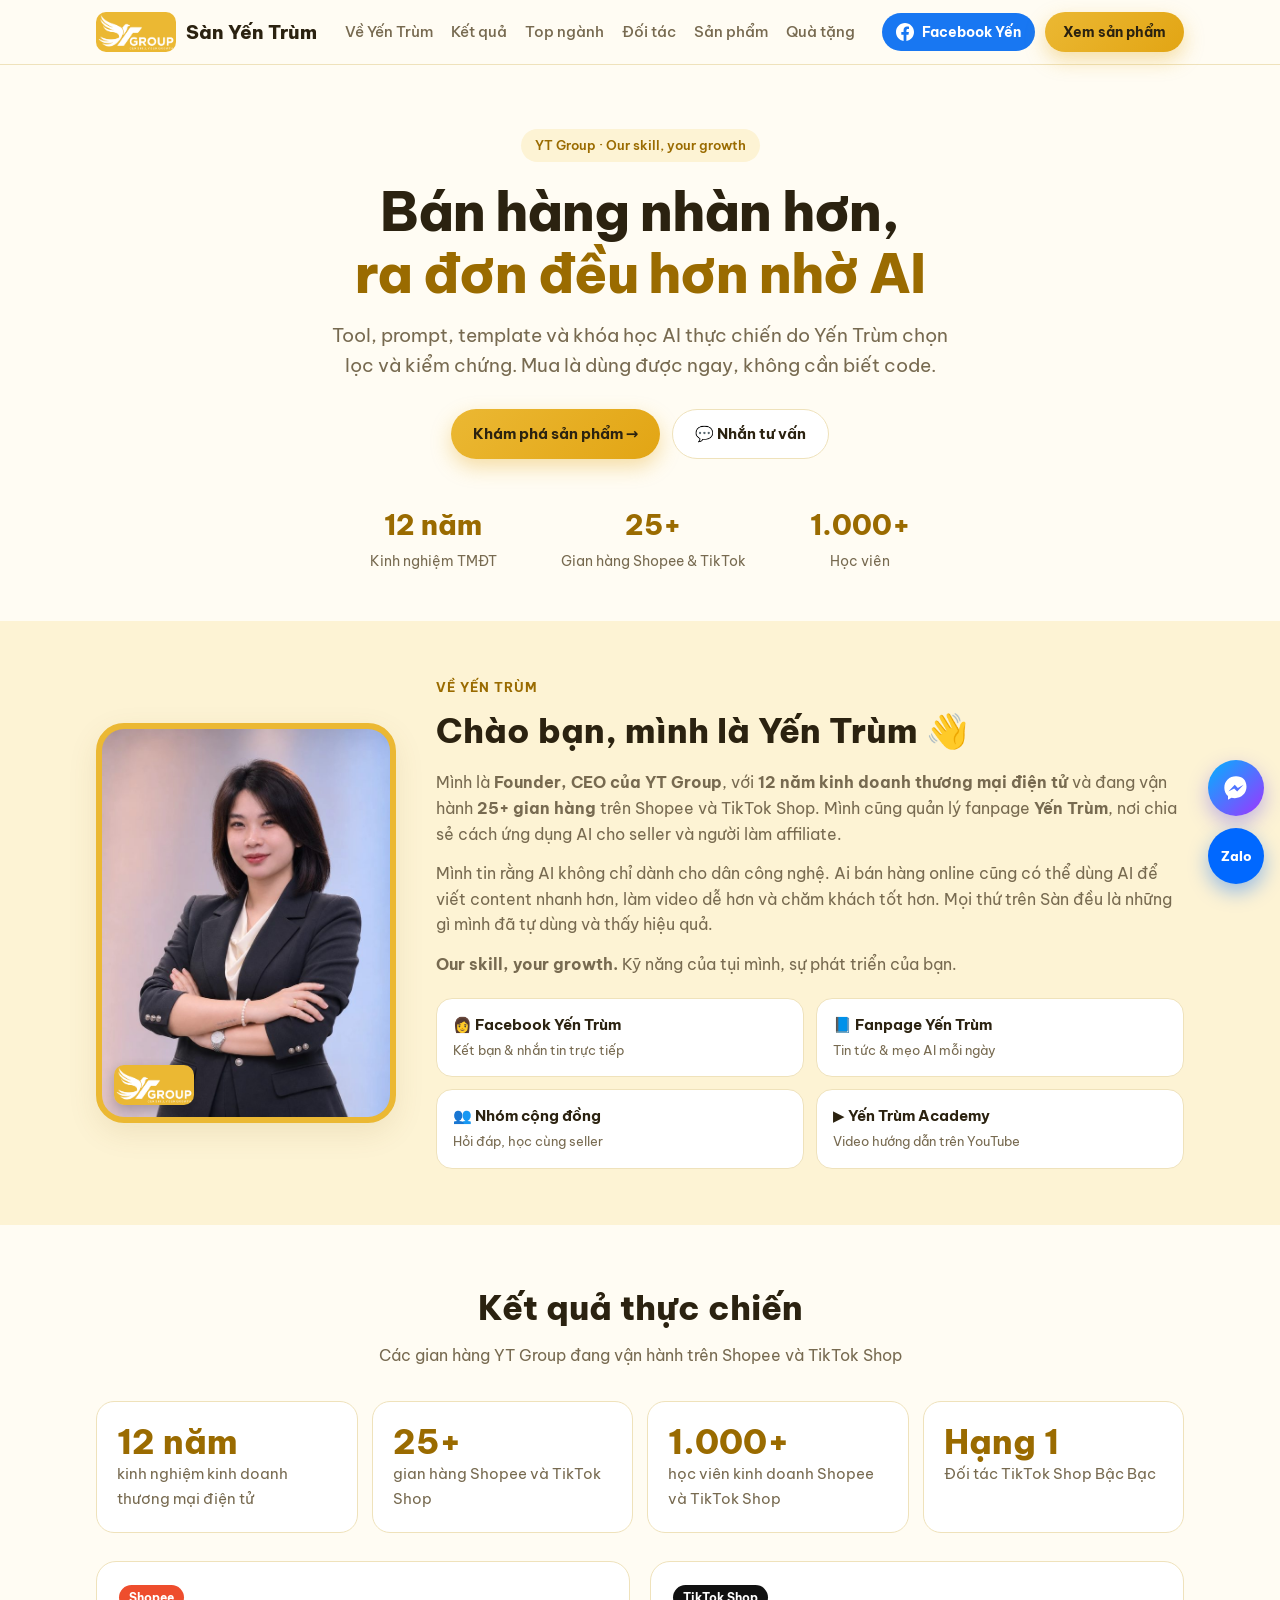
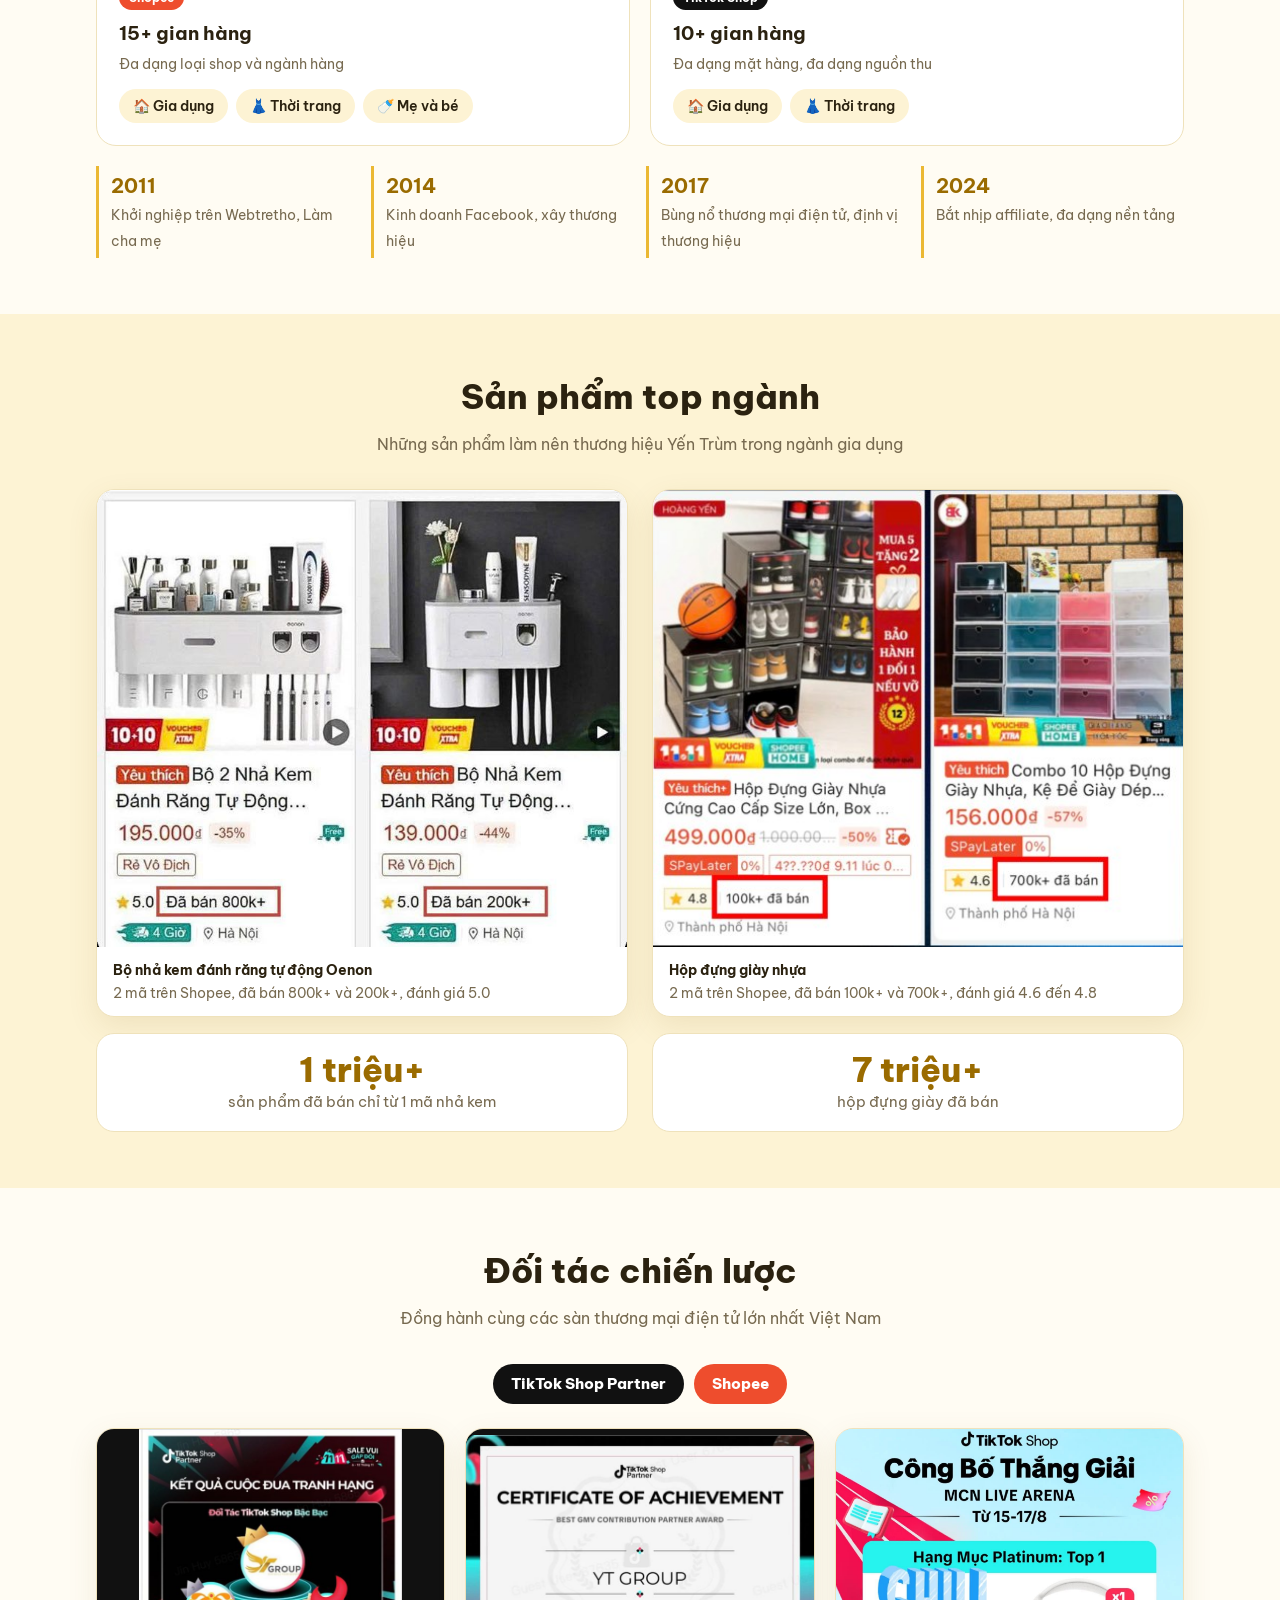
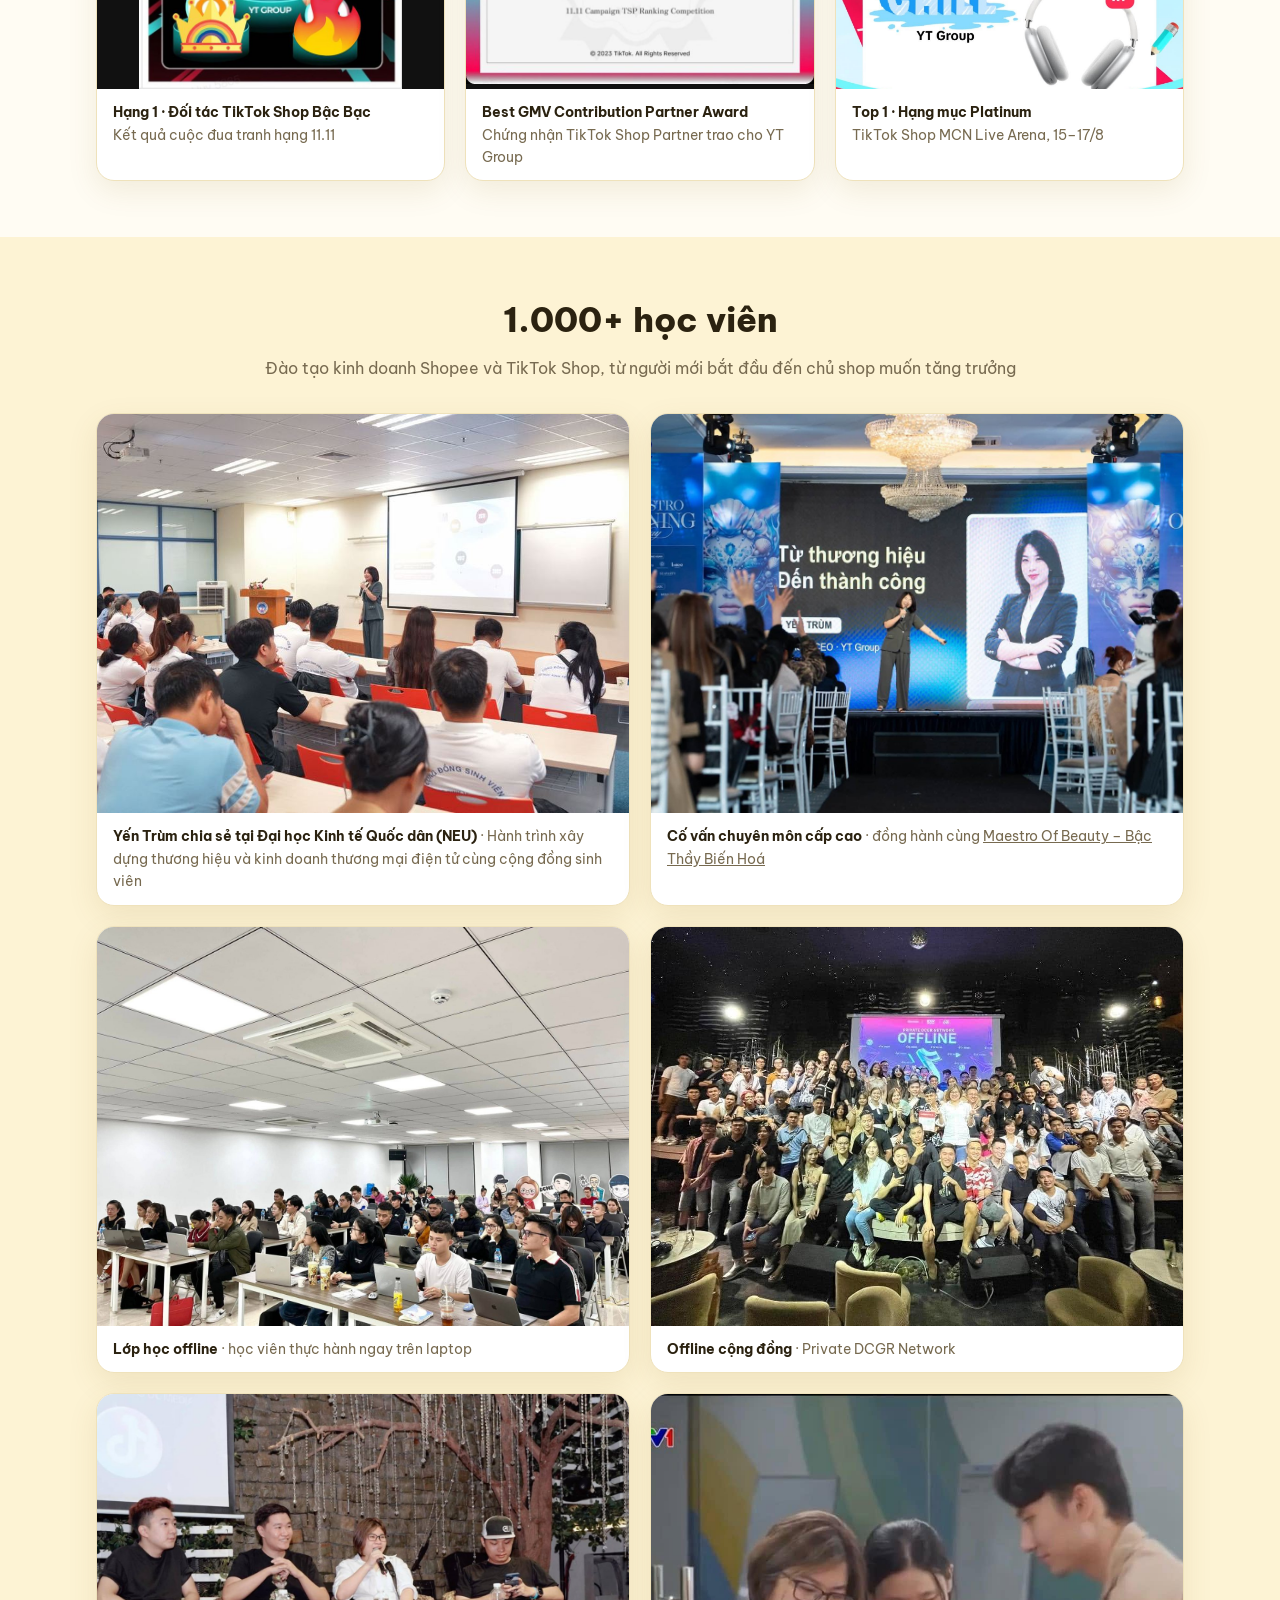
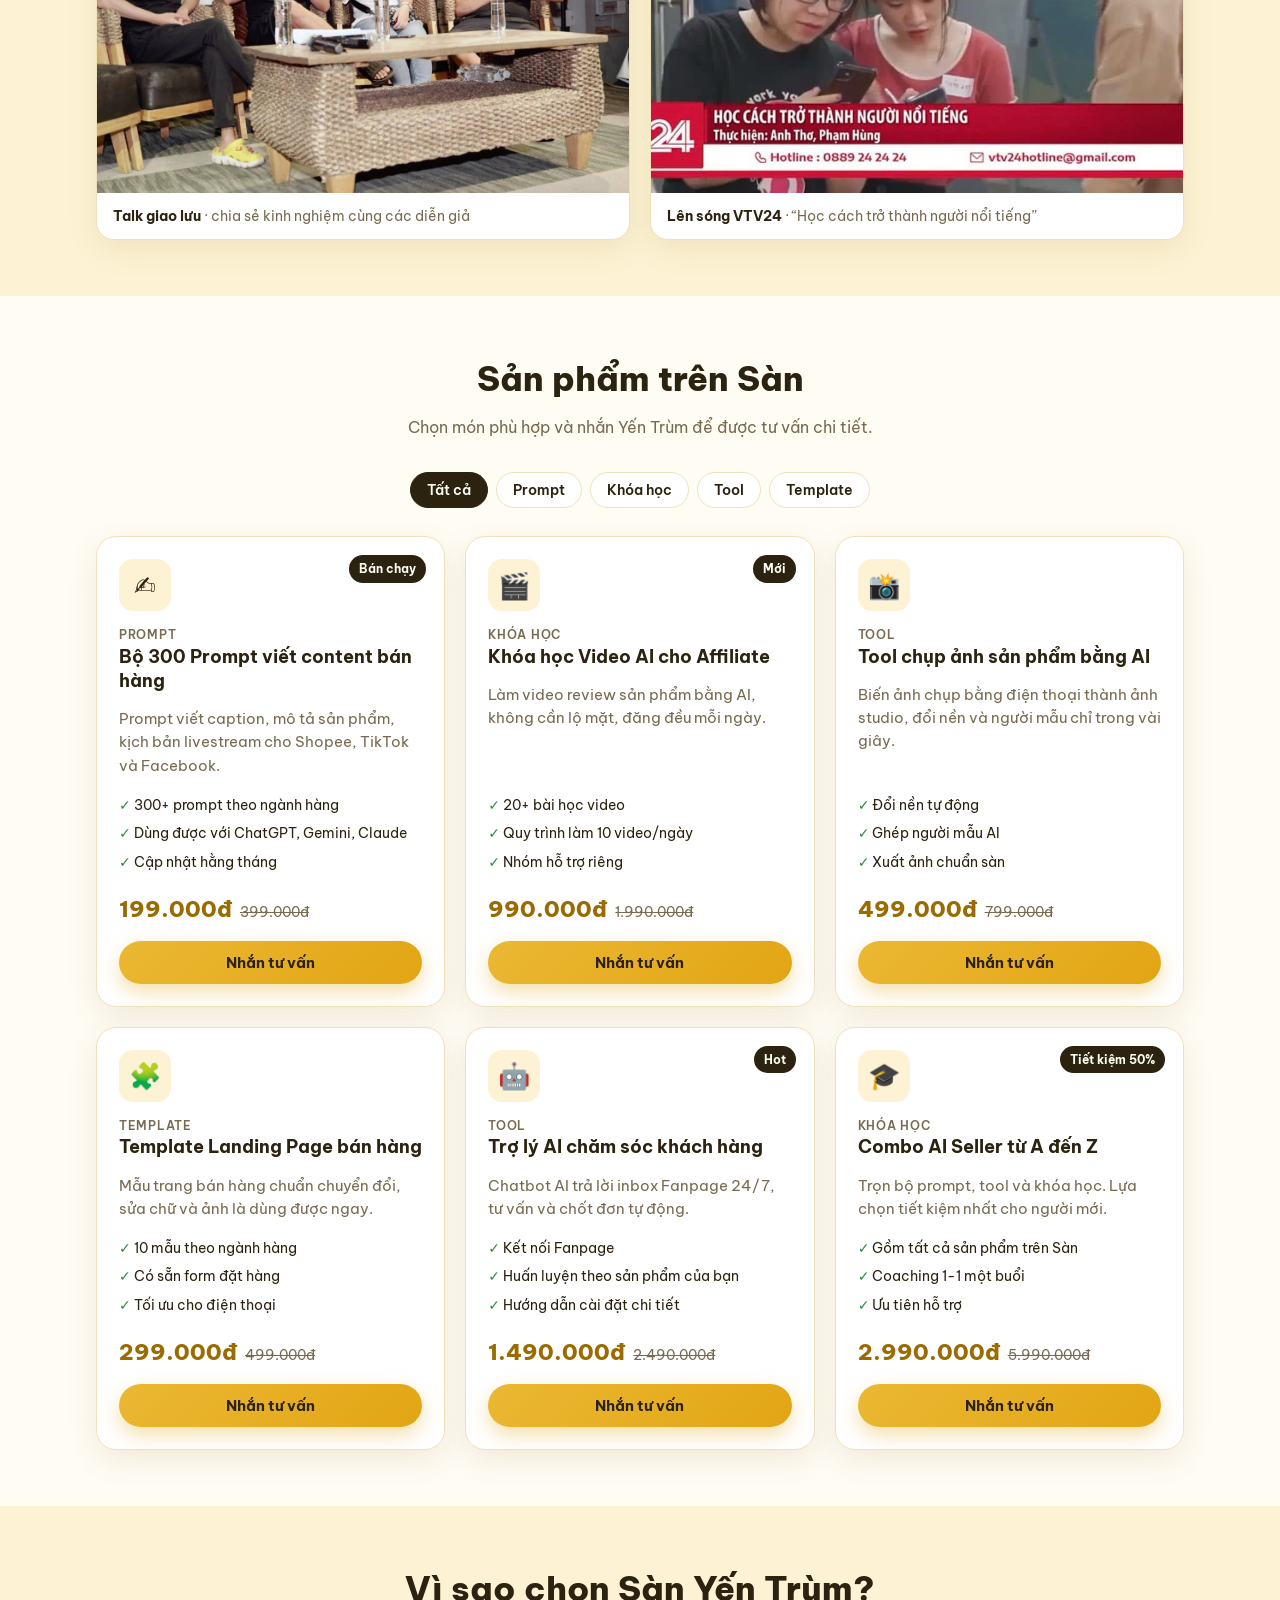
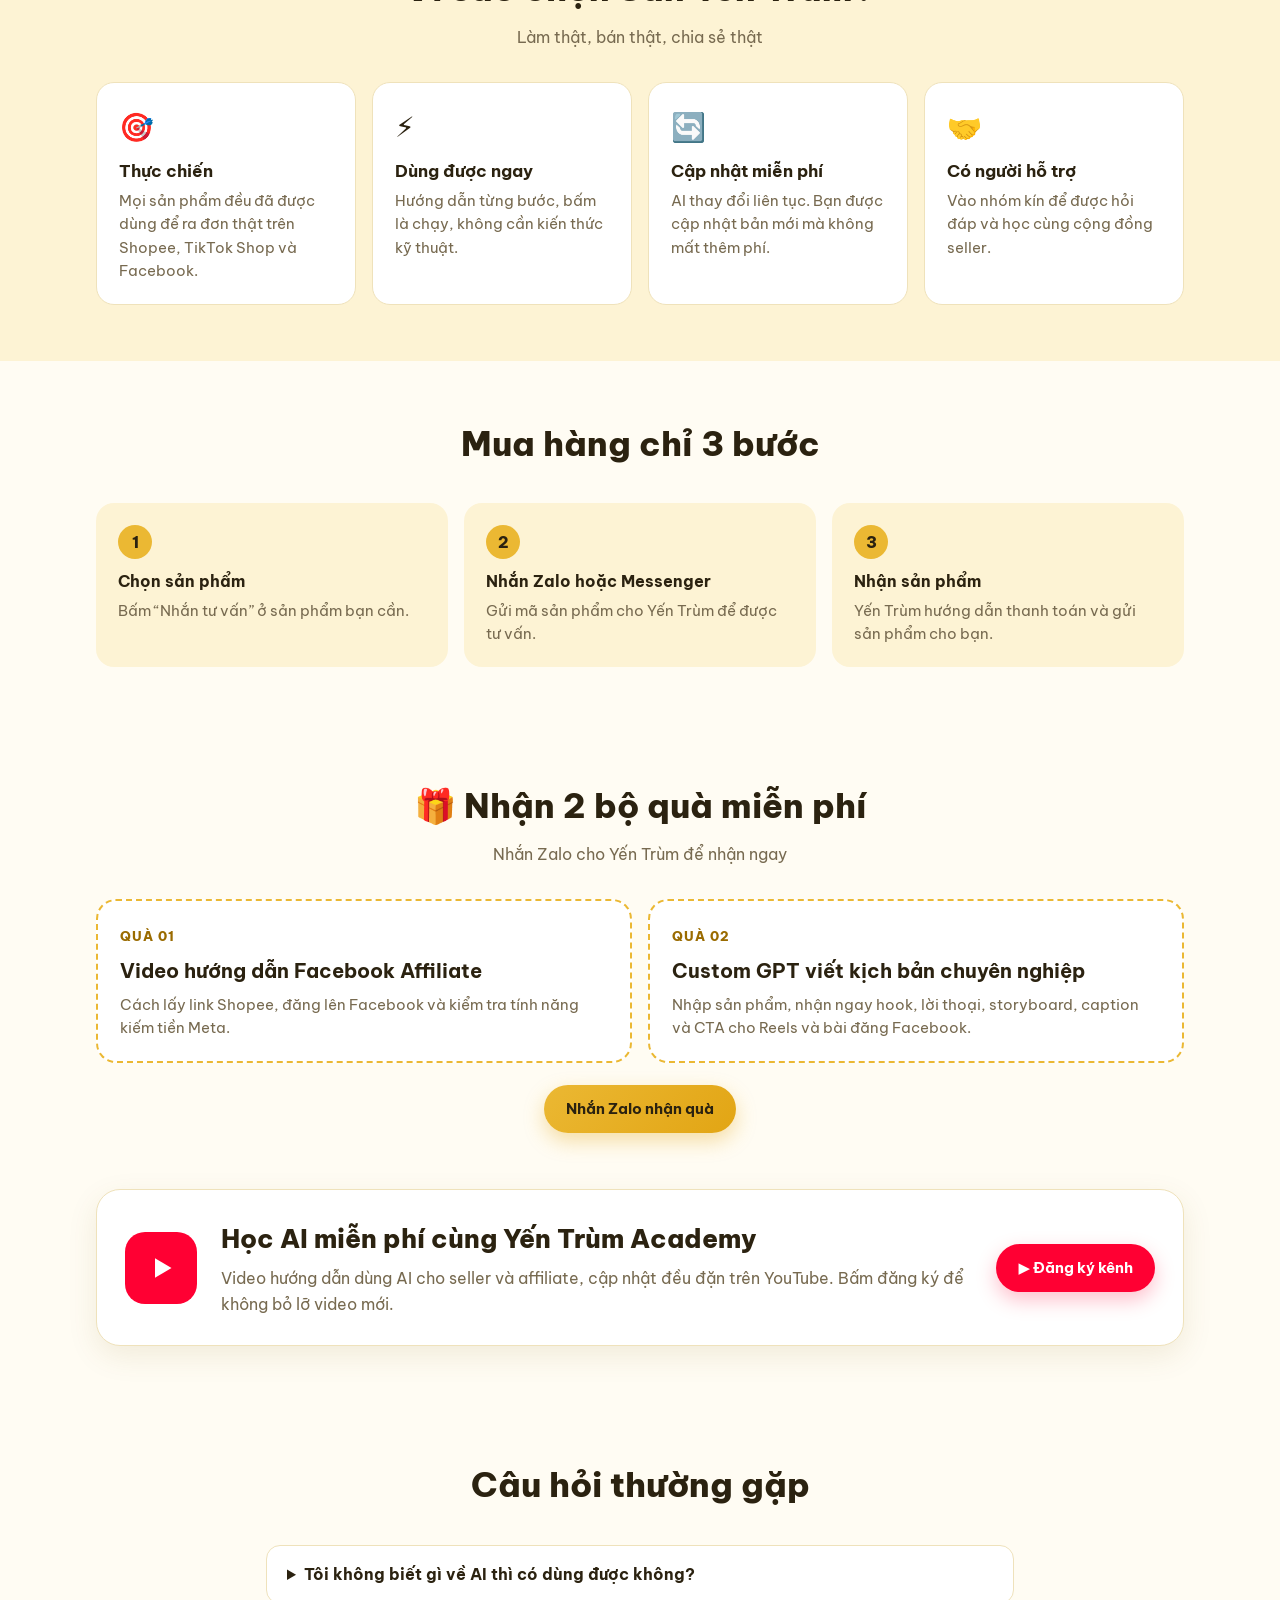
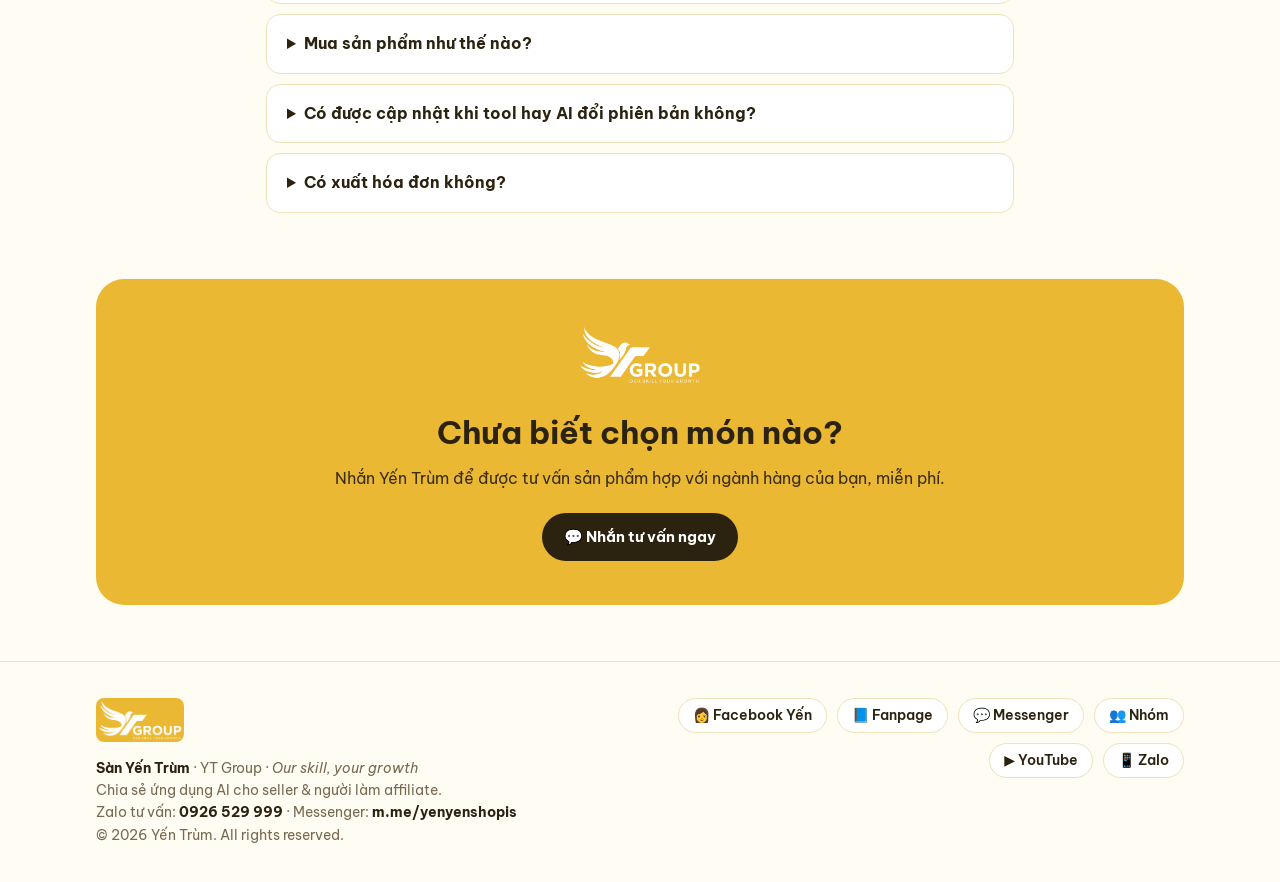
==== commit 0012542a: "Đổi tên mục Thành tích kinh doanh thành Kết quả thực chiến Co-Authored-By: Claude Sonnet 5.5 <norepl" ====
--- a/index.html
+++ b/index.html
@@ -234,7 +234,7 @@
     <a class="logo" href="#"><img src="logo-wide.png" alt="YT Group"> Sàn Yến Trùm</a>
     <nav class="menu">
       <a href="#ve-yen-trum">Về Yến Trùm</a>
-      <a href="#thanh-tich">Thành tích</a>
+      <a href="#thanh-tich">Kết quả</a>
       <a href="#top-nganh">Top ngành</a>
       <a href="#doi-tac">Đối tác</a>
       <a href="#san-pham">Sản phẩm</a>
@@ -279,7 +279,7 @@
 
   <section id="thanh-tich">
     <div class="wrap">
-      <div class="sec-head"><h2>Thành tích kinh doanh</h2><p>Các gian hàng YT Group đang vận hành trên Shopee và TikTok Shop</p></div>
+      <div class="sec-head"><h2>Kết quả thực chiến</h2><p>Các gian hàng YT Group đang vận hành trên Shopee và TikTok Shop</p></div>
       <div class="kpis kpis-3">
         <div class="kpi"><b>12 năm</b><span>kinh nghiệm kinh doanh thương mại điện tử</span></div>
         <div class="kpi"><b>25+</b><span>gian hàng Shopee và TikTok Shop</span></div>
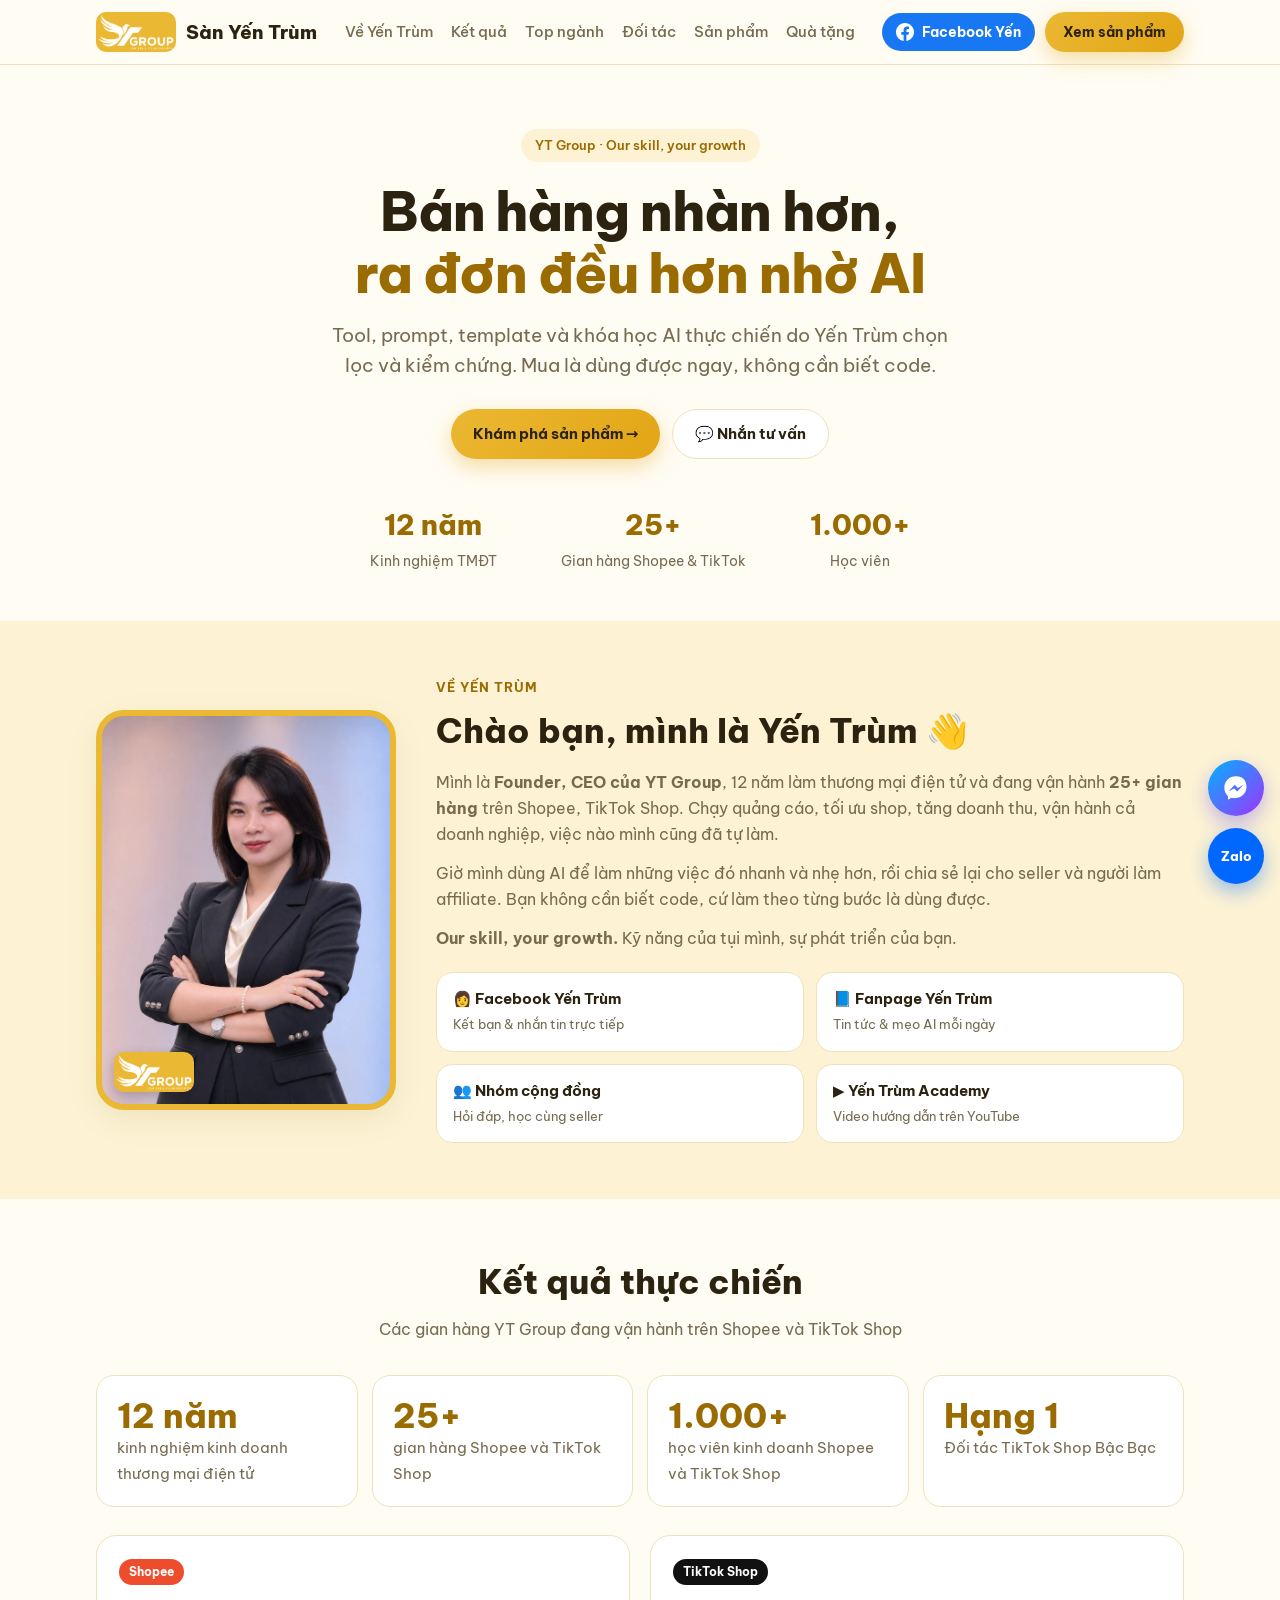
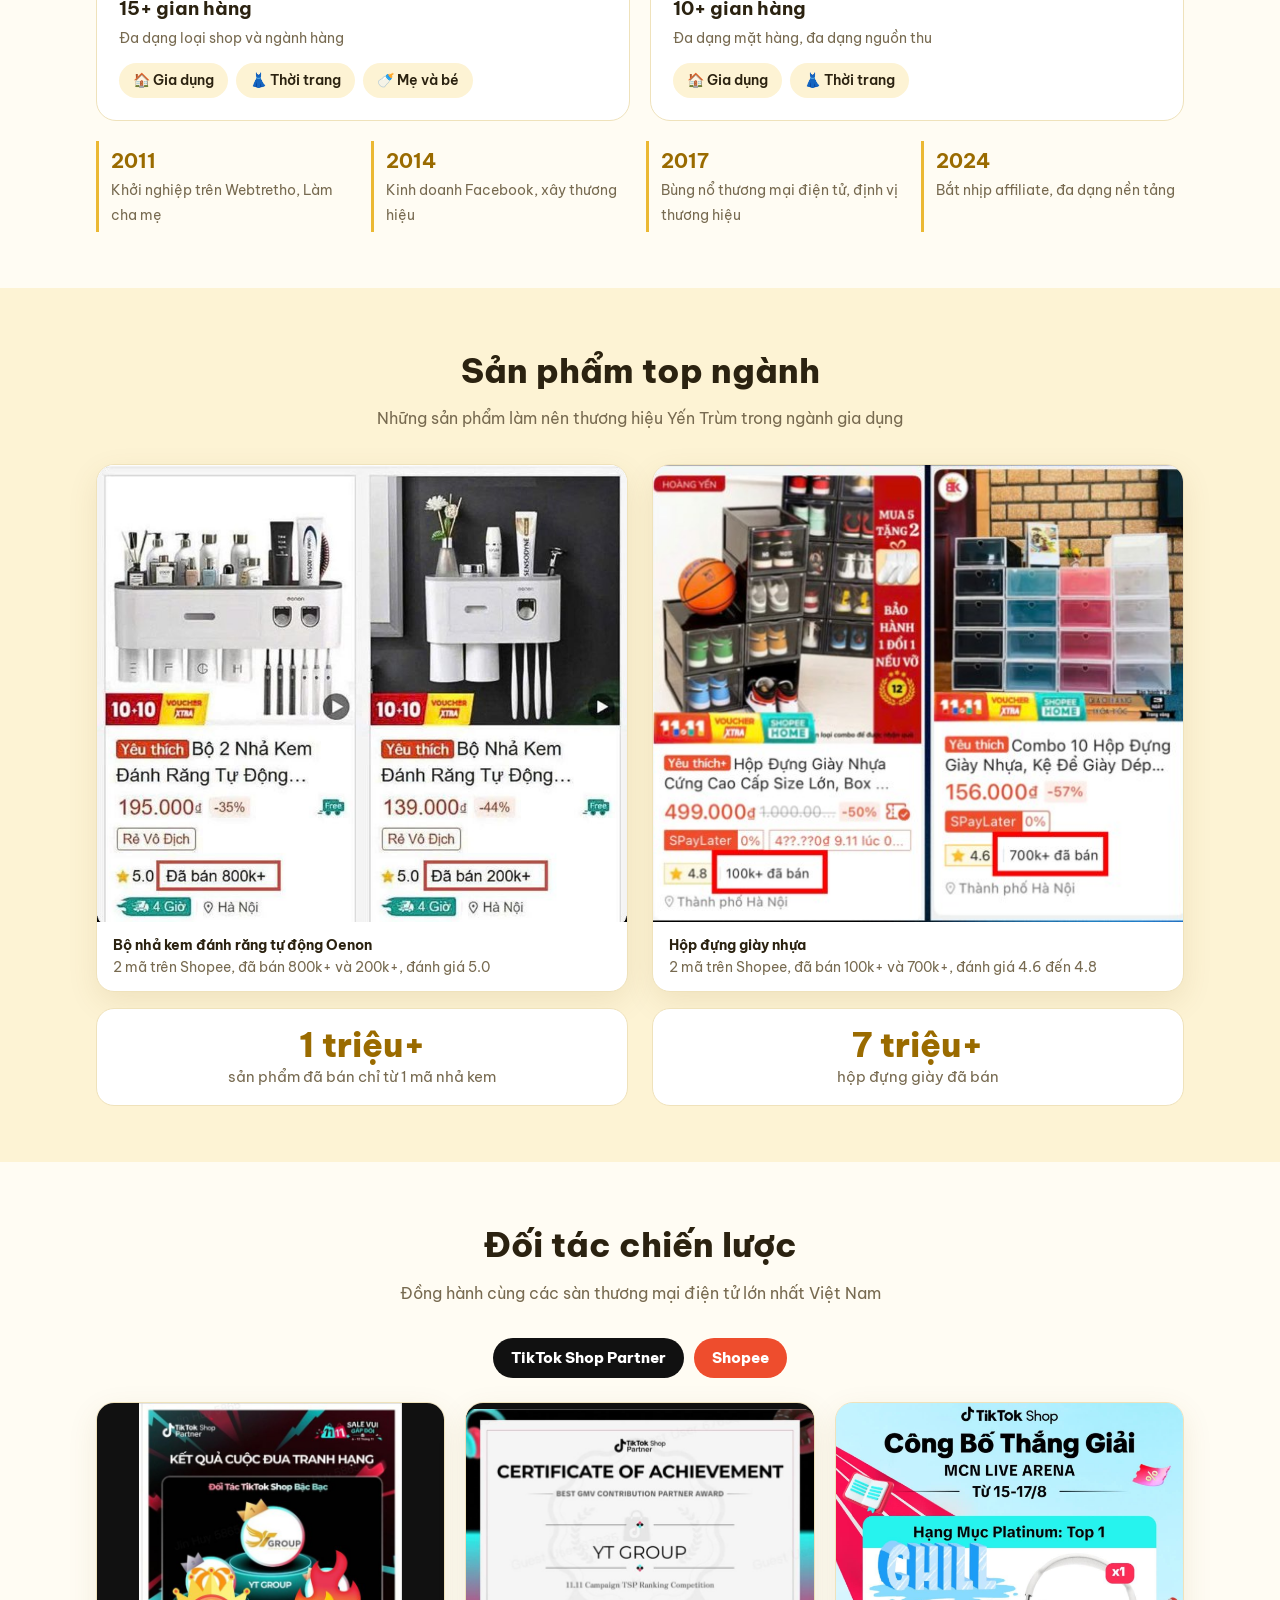
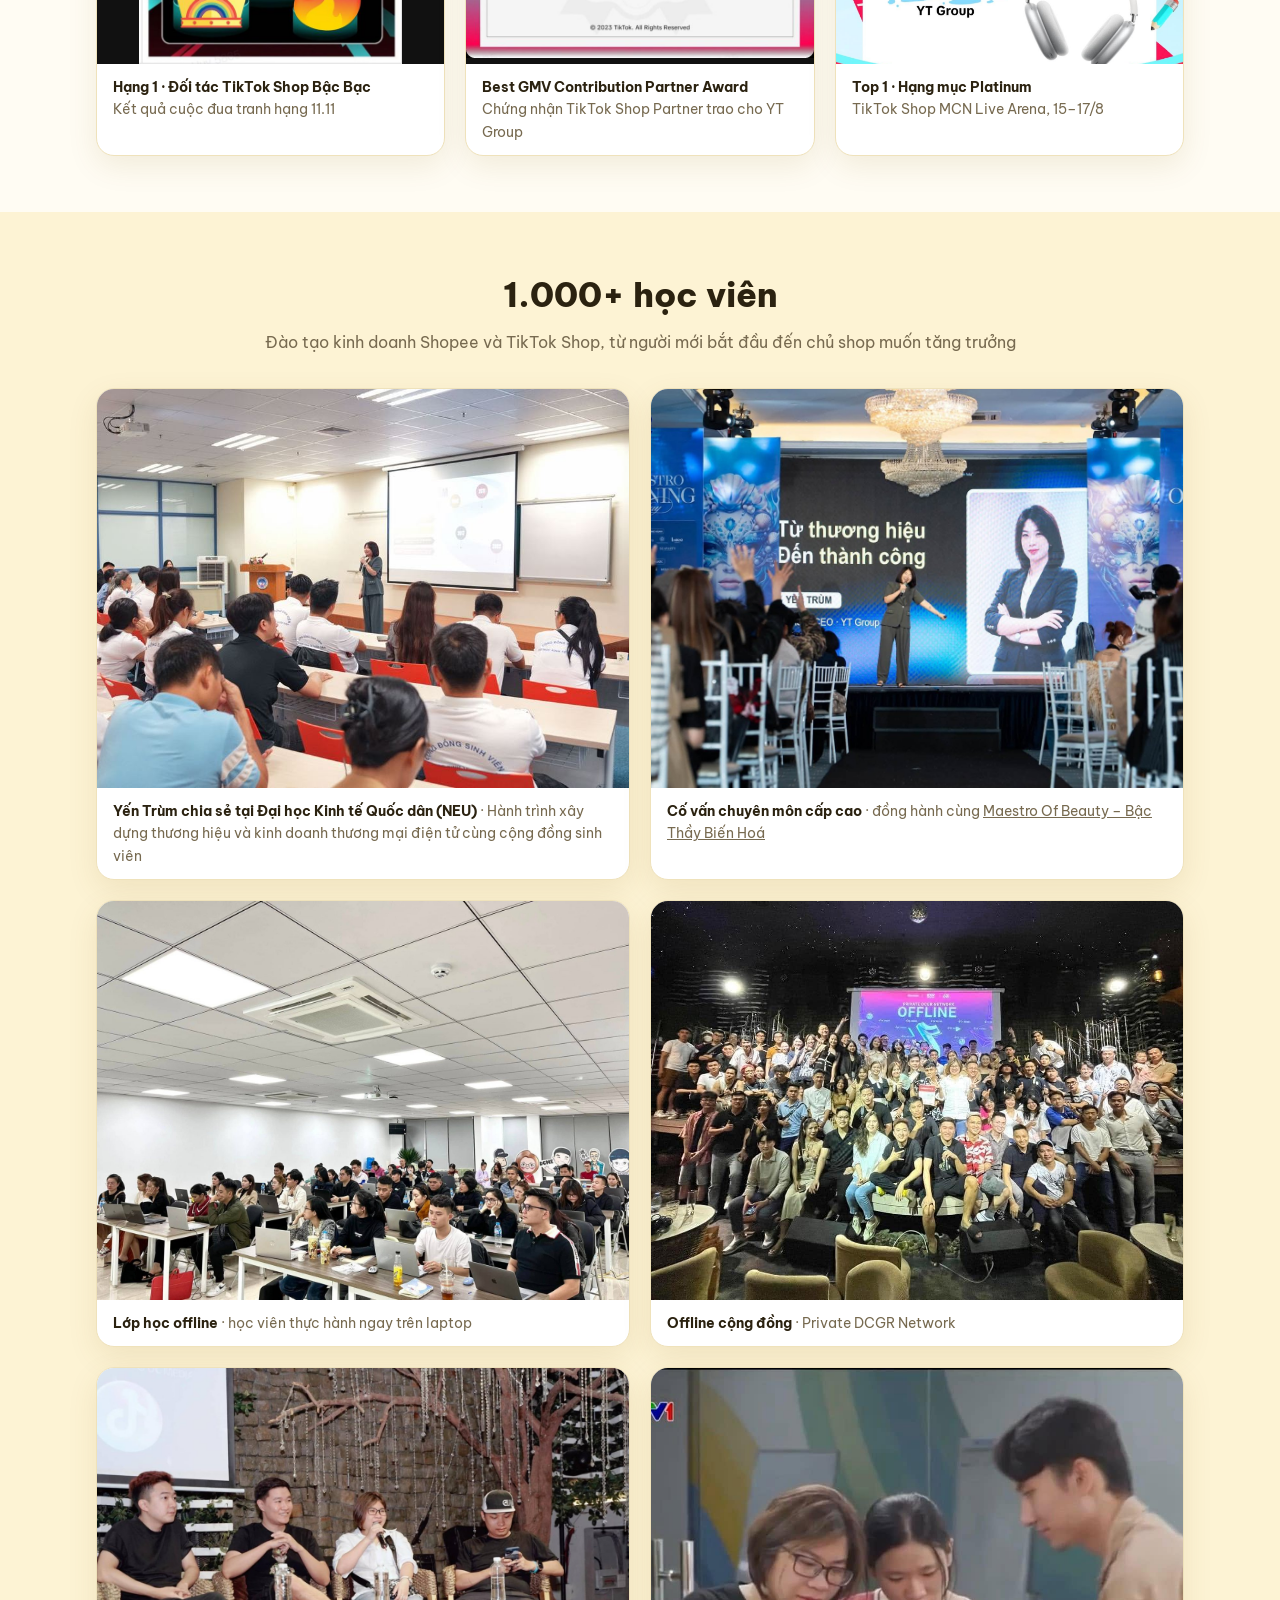
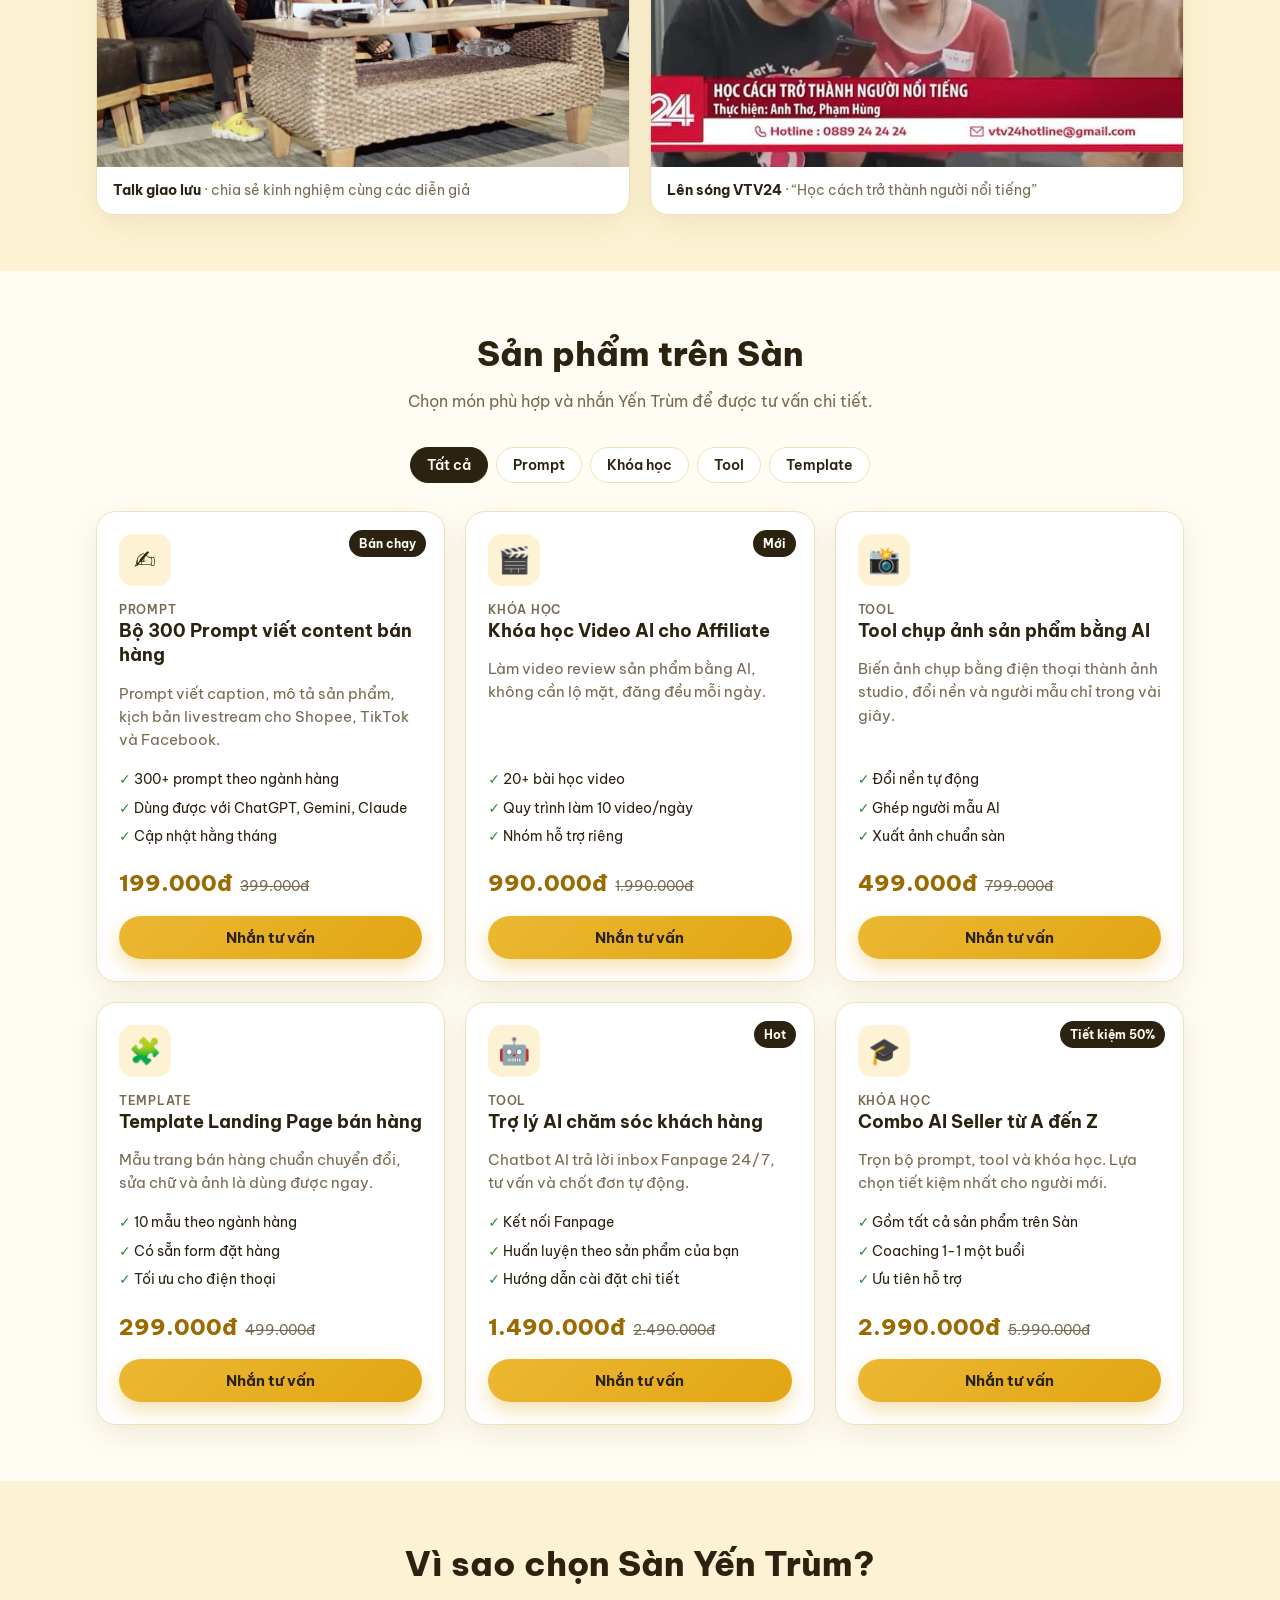
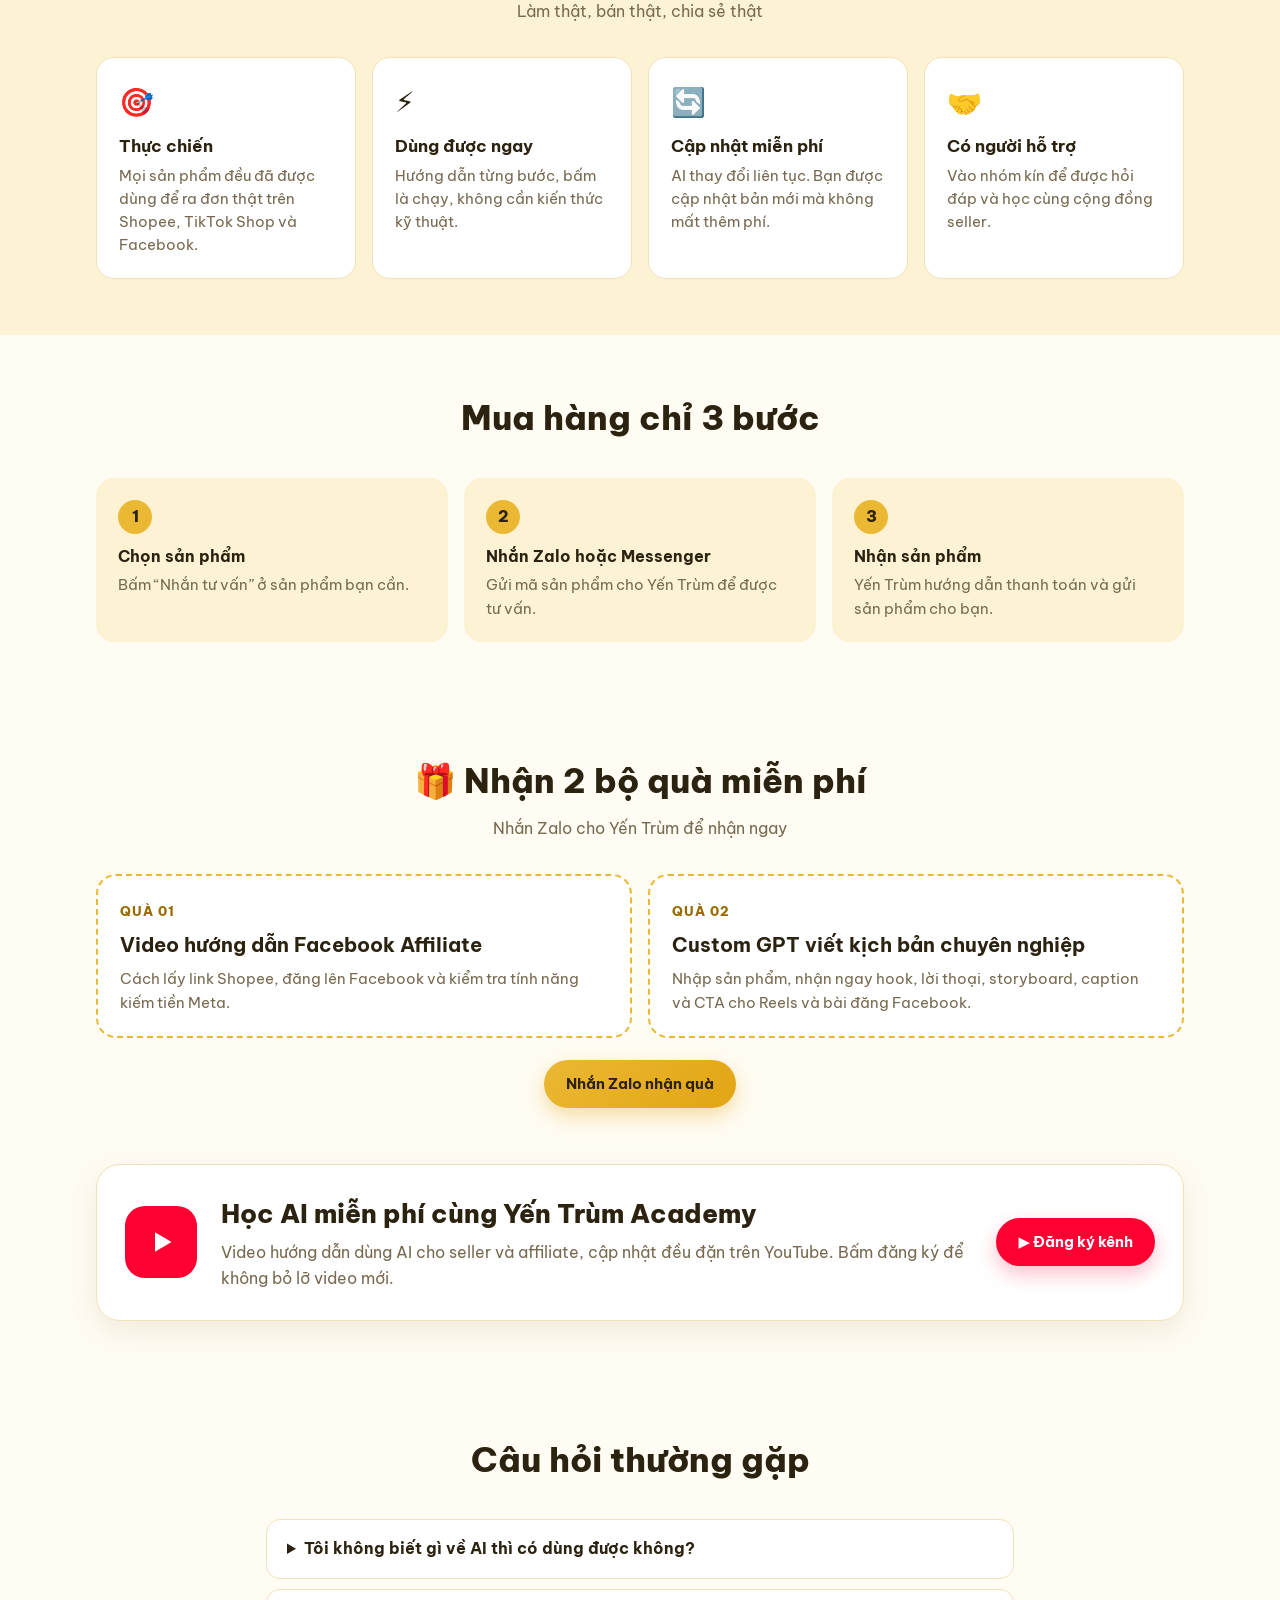
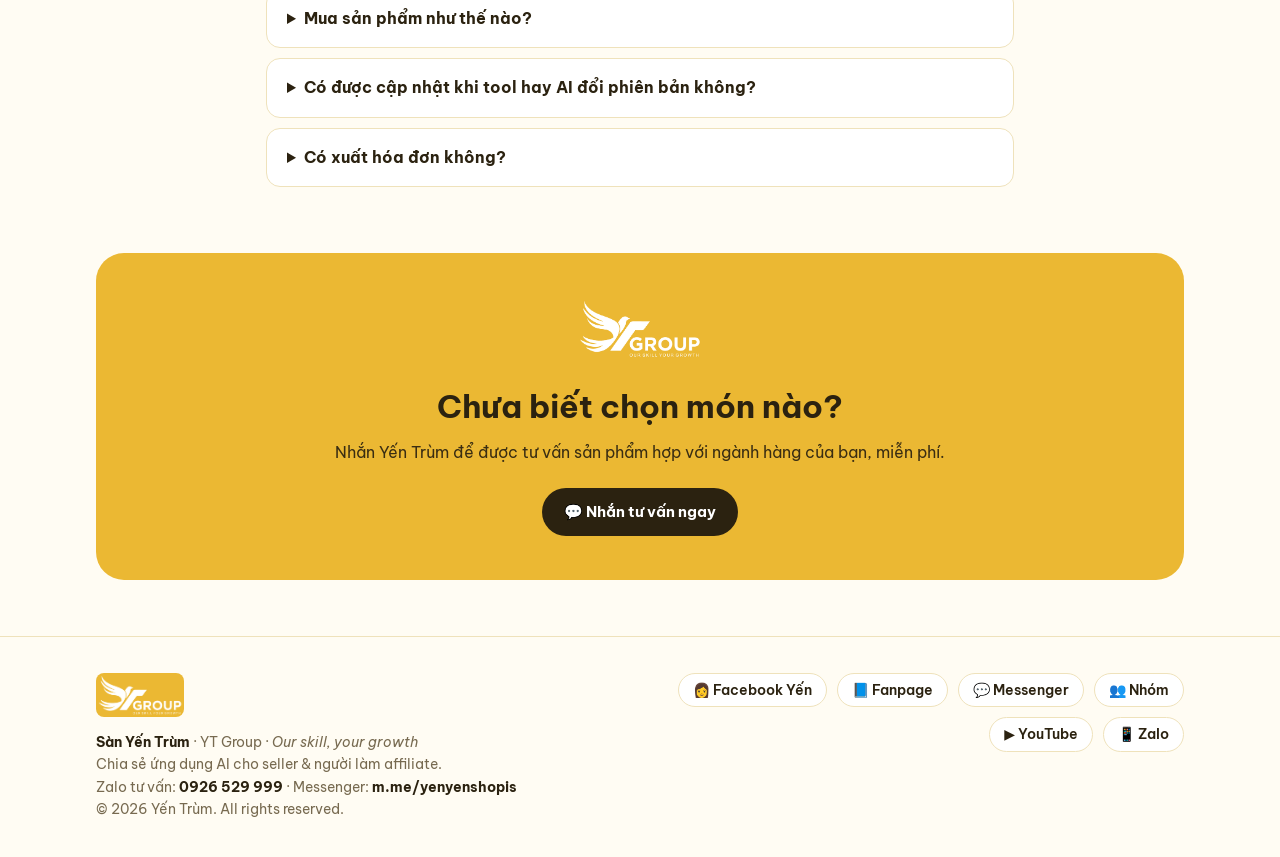
==== commit 601a8a0e: "Viết lại phần Về Yến Trùm Co-Authored-By: Claude Sonnet 5.5 <noreply@anthropic.com> Claude-Session: " ====
--- a/index.html
+++ b/index.html
@@ -269,8 +269,8 @@
       <div>
         <div class="eyebrow">Về Yến Trùm</div>
         <h2>Chào bạn, mình là Yến Trùm 👋</h2>
-        <p>Mình là <b>Founder, CEO của YT Group</b>, với <b>12 năm kinh doanh thương mại điện tử</b> và đang vận hành <b>25+ gian hàng</b> trên Shopee và TikTok Shop. Mình cũng quản lý fanpage <b>Yến Trùm</b>, nơi chia sẻ cách ứng dụng AI cho seller và người làm affiliate.</p>
-        <p>Mình tin rằng AI không chỉ dành cho dân công nghệ. Ai bán hàng online cũng có thể dùng AI để viết content nhanh hơn, làm video dễ hơn và chăm khách tốt hơn. Mọi thứ trên Sàn đều là những gì mình đã tự dùng và thấy hiệu quả.</p>
+        <p>Mình là <b>Founder, CEO của YT Group</b>, 12 năm làm thương mại điện tử và đang vận hành <b>25+ gian hàng</b> trên Shopee, TikTok Shop. Chạy quảng cáo, tối ưu shop, tăng doanh thu, vận hành cả doanh nghiệp, việc nào mình cũng đã tự làm.</p>
+        <p>Giờ mình dùng AI để làm những việc đó nhanh và nhẹ hơn, rồi chia sẻ lại cho seller và người làm affiliate. Bạn không cần biết code, cứ làm theo từng bước là dùng được.</p>
         <p><b>Our skill, your growth.</b> Kỹ năng của tụi mình, sự phát triển của bạn.</p>
         <div class="channels" id="channels"></div>
       </div>
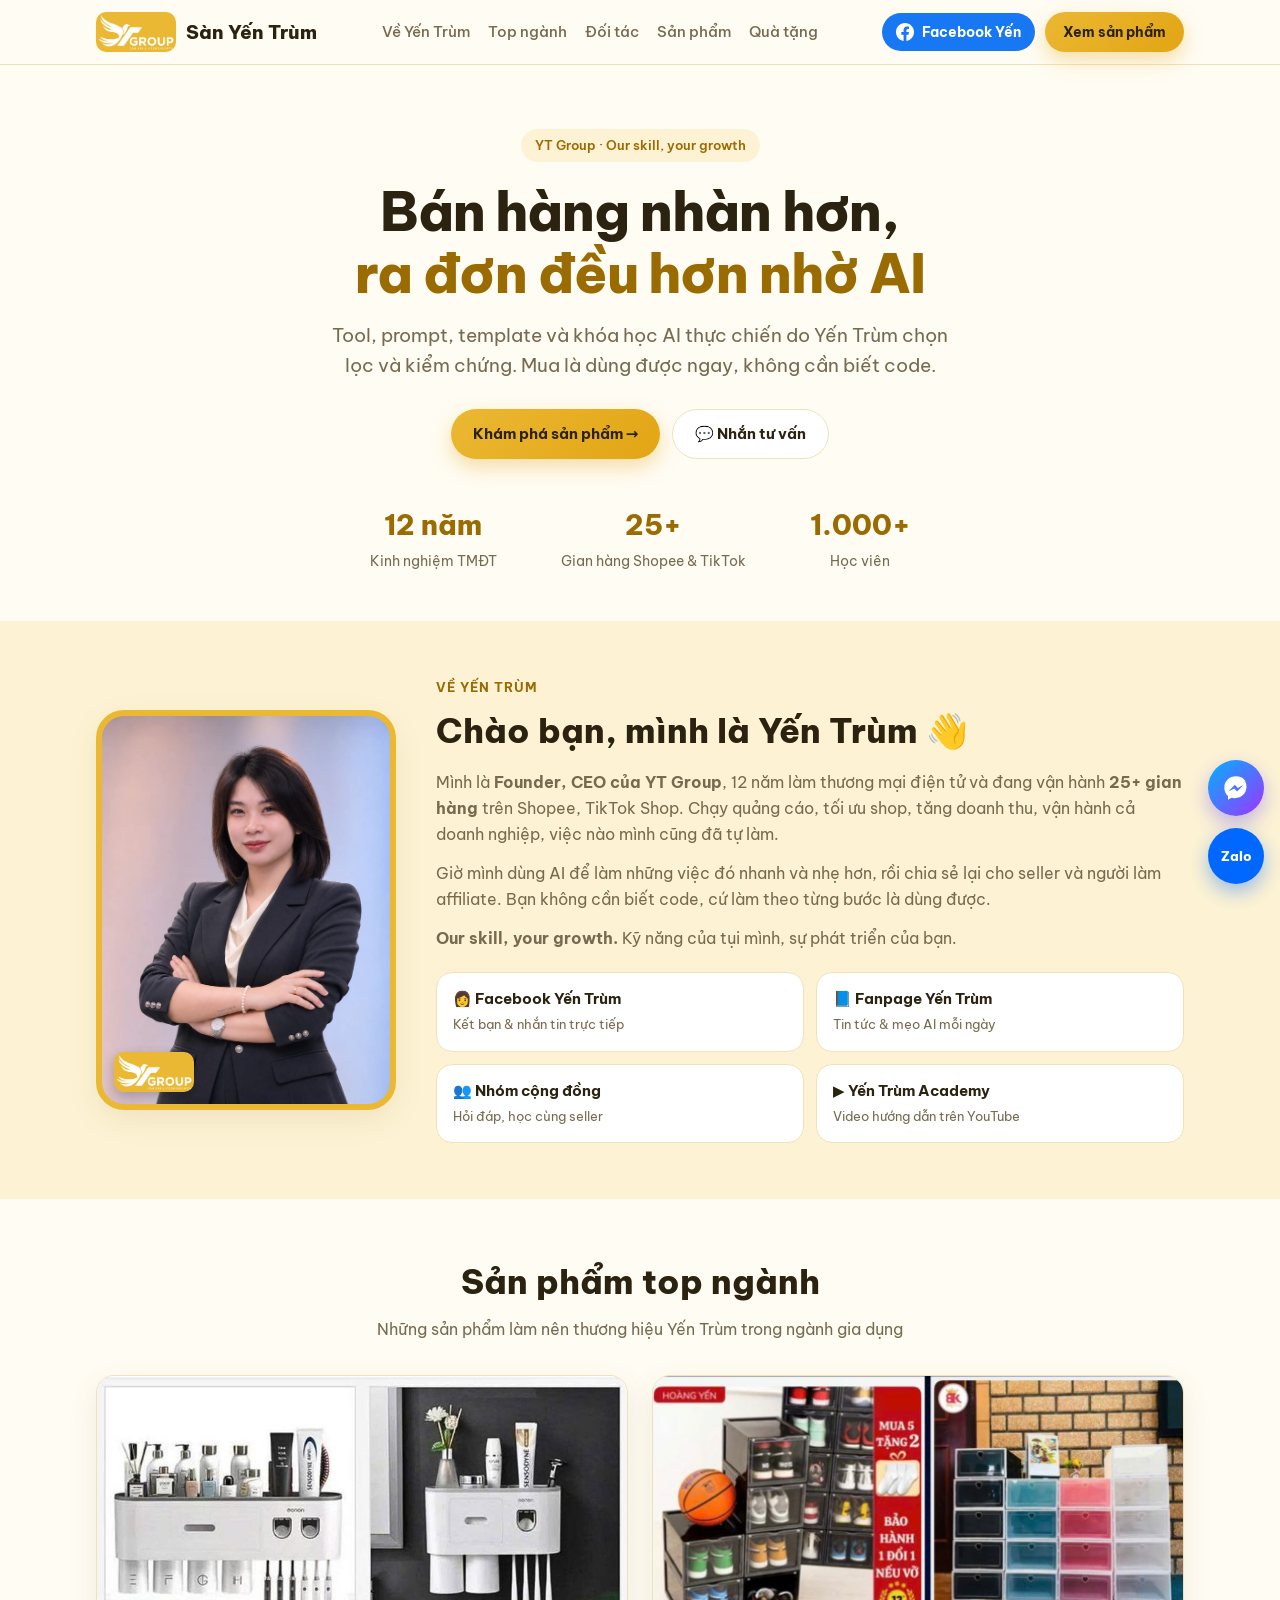
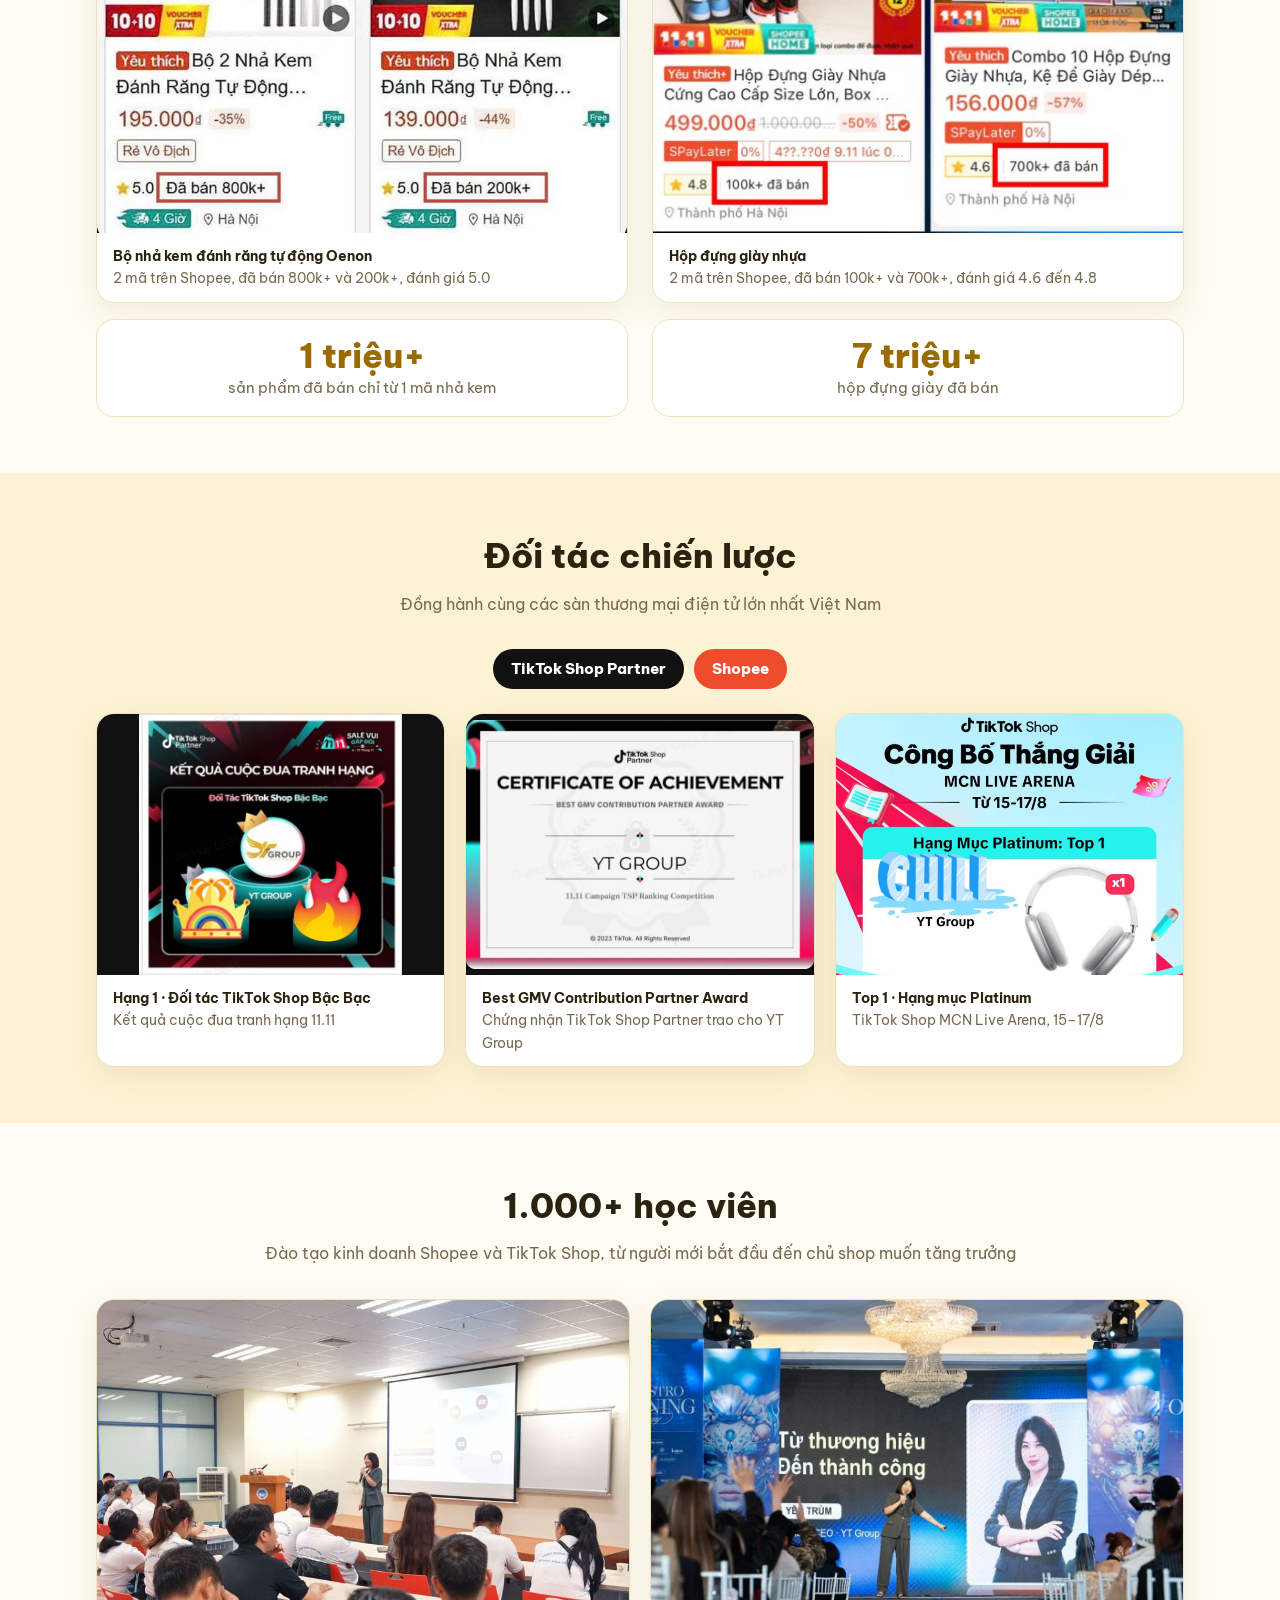
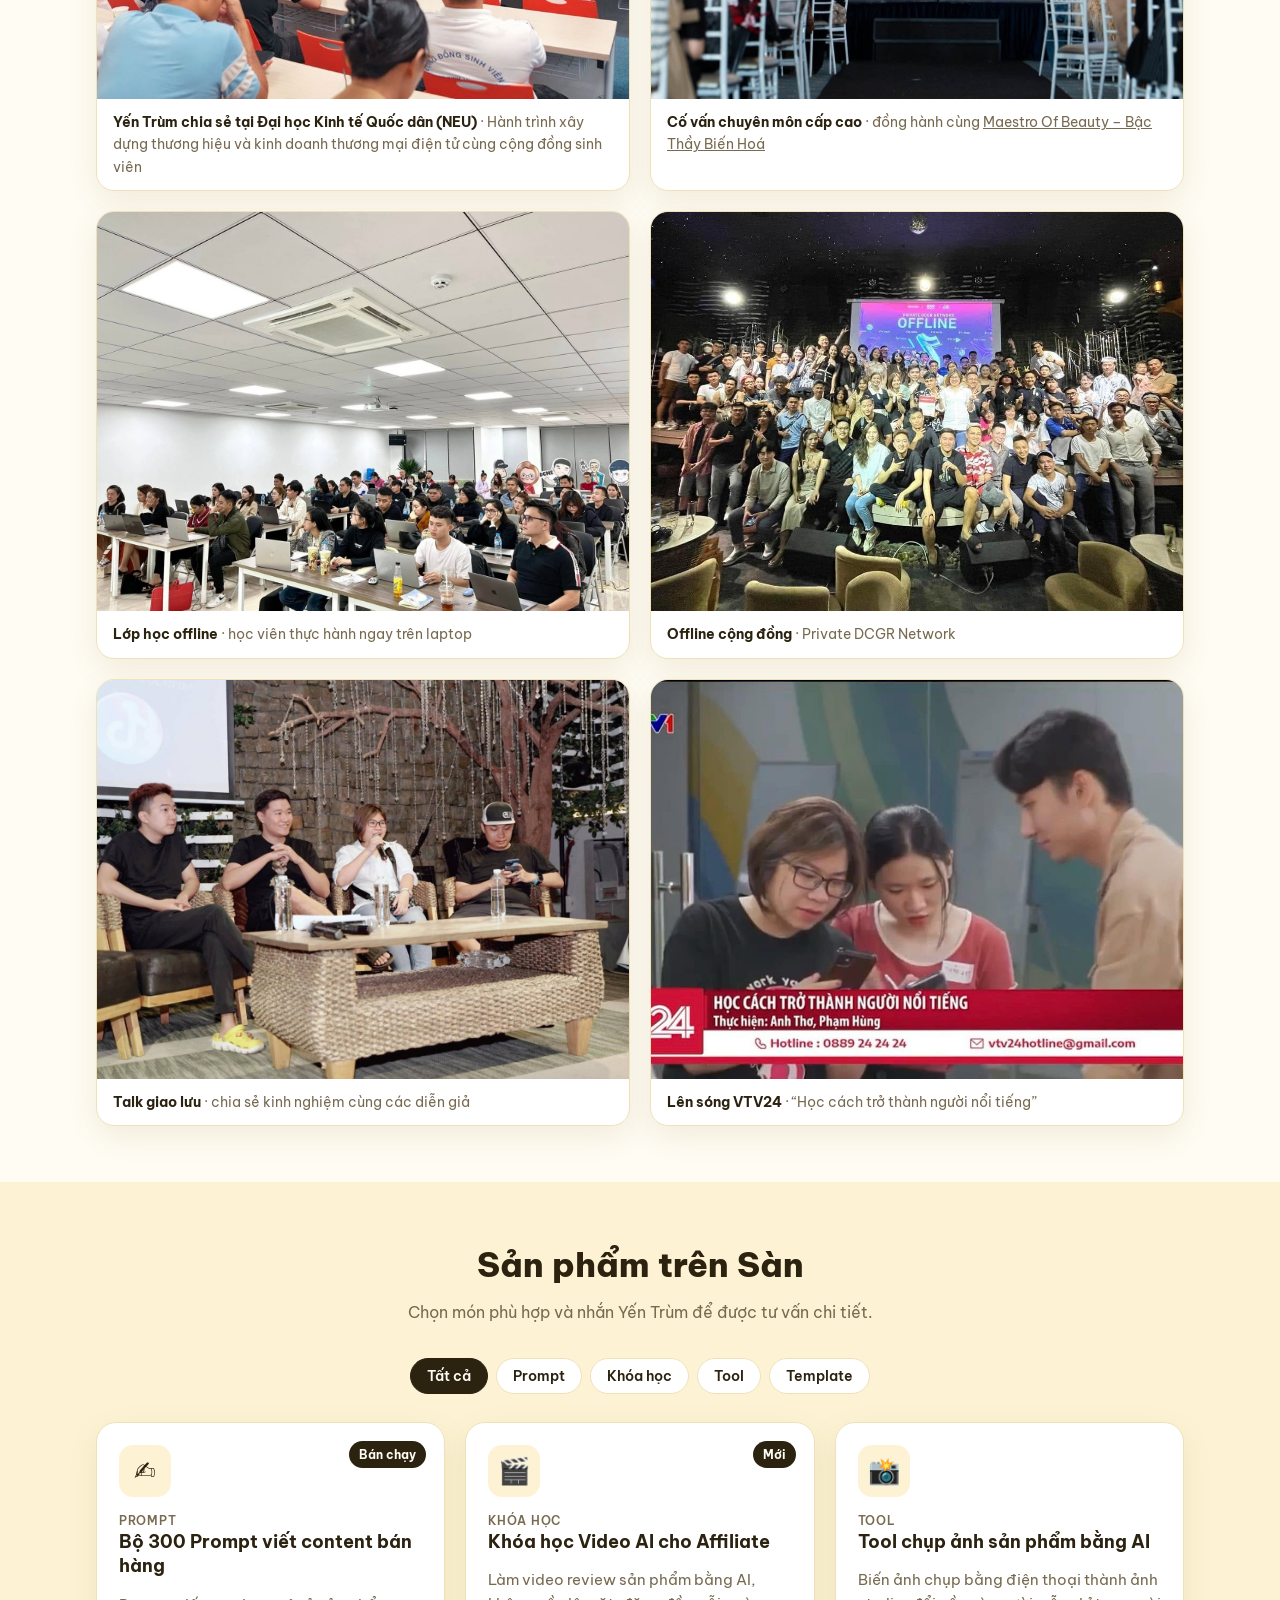
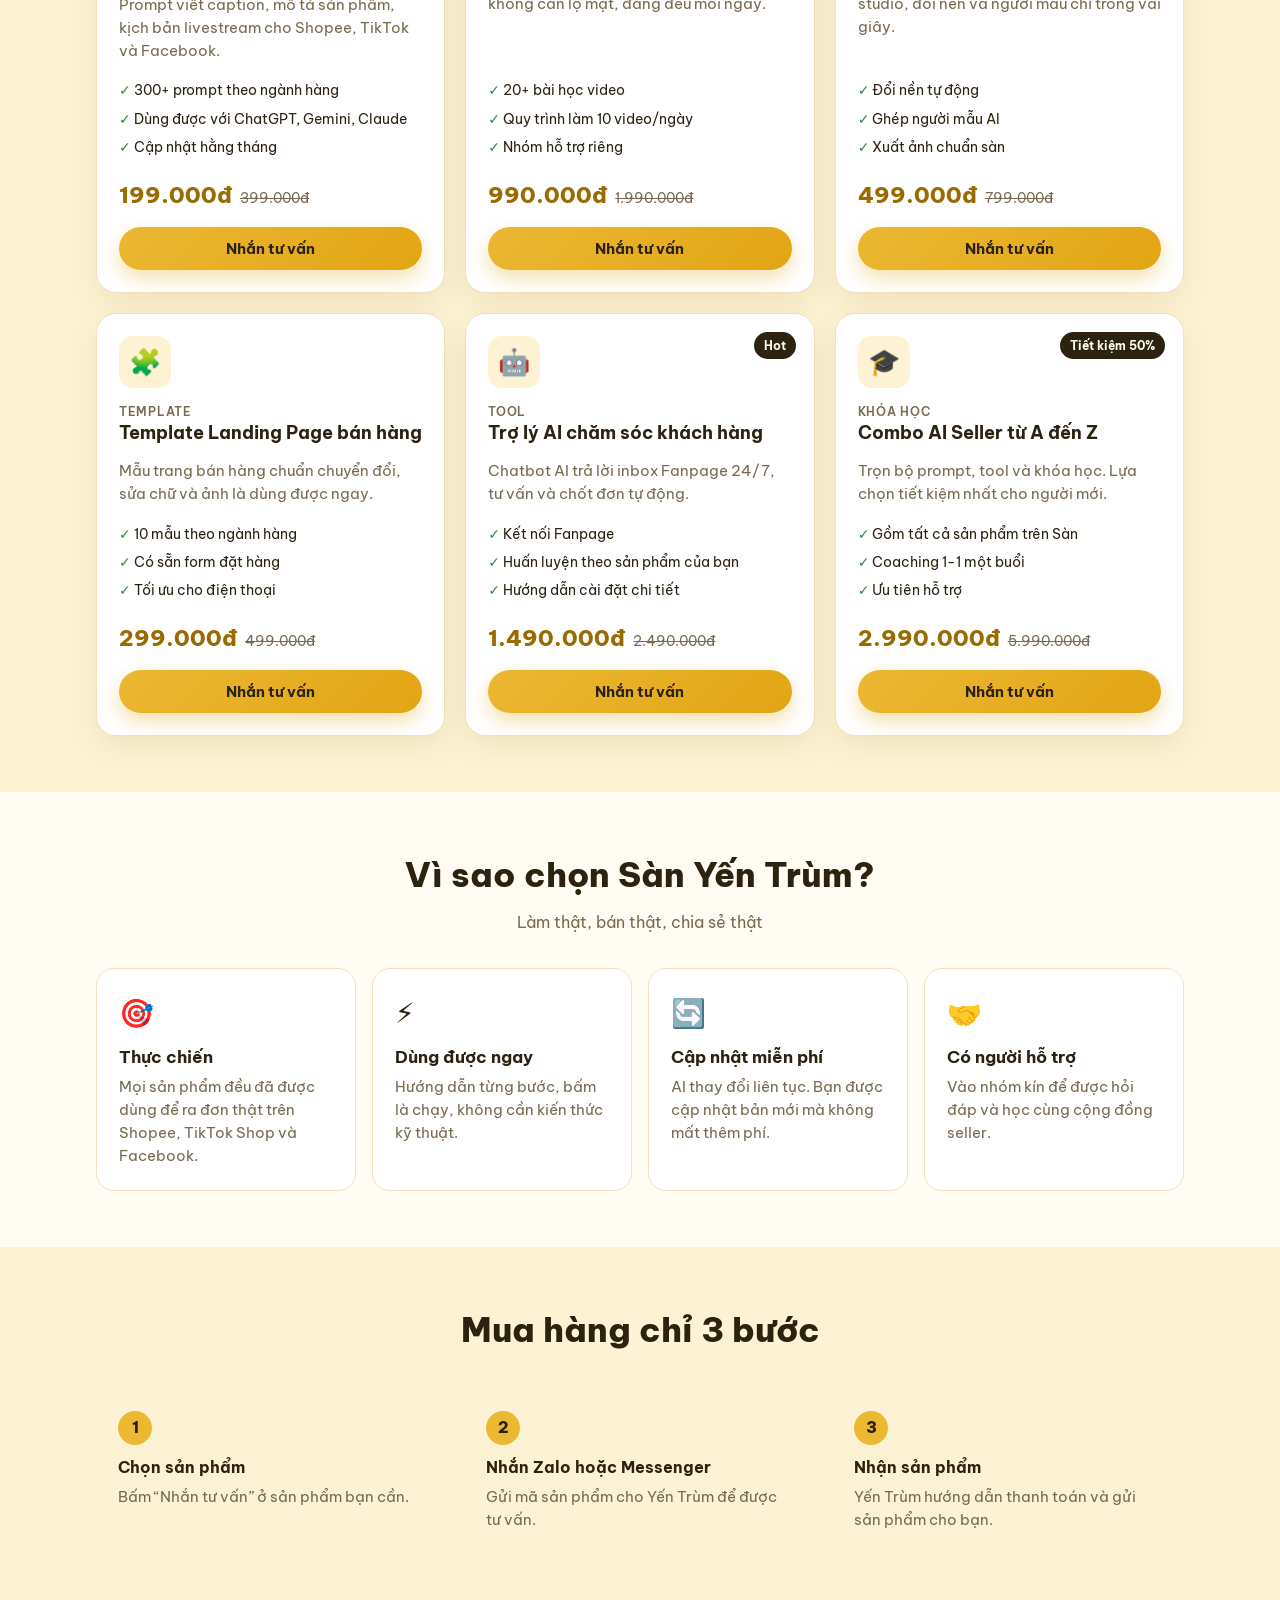
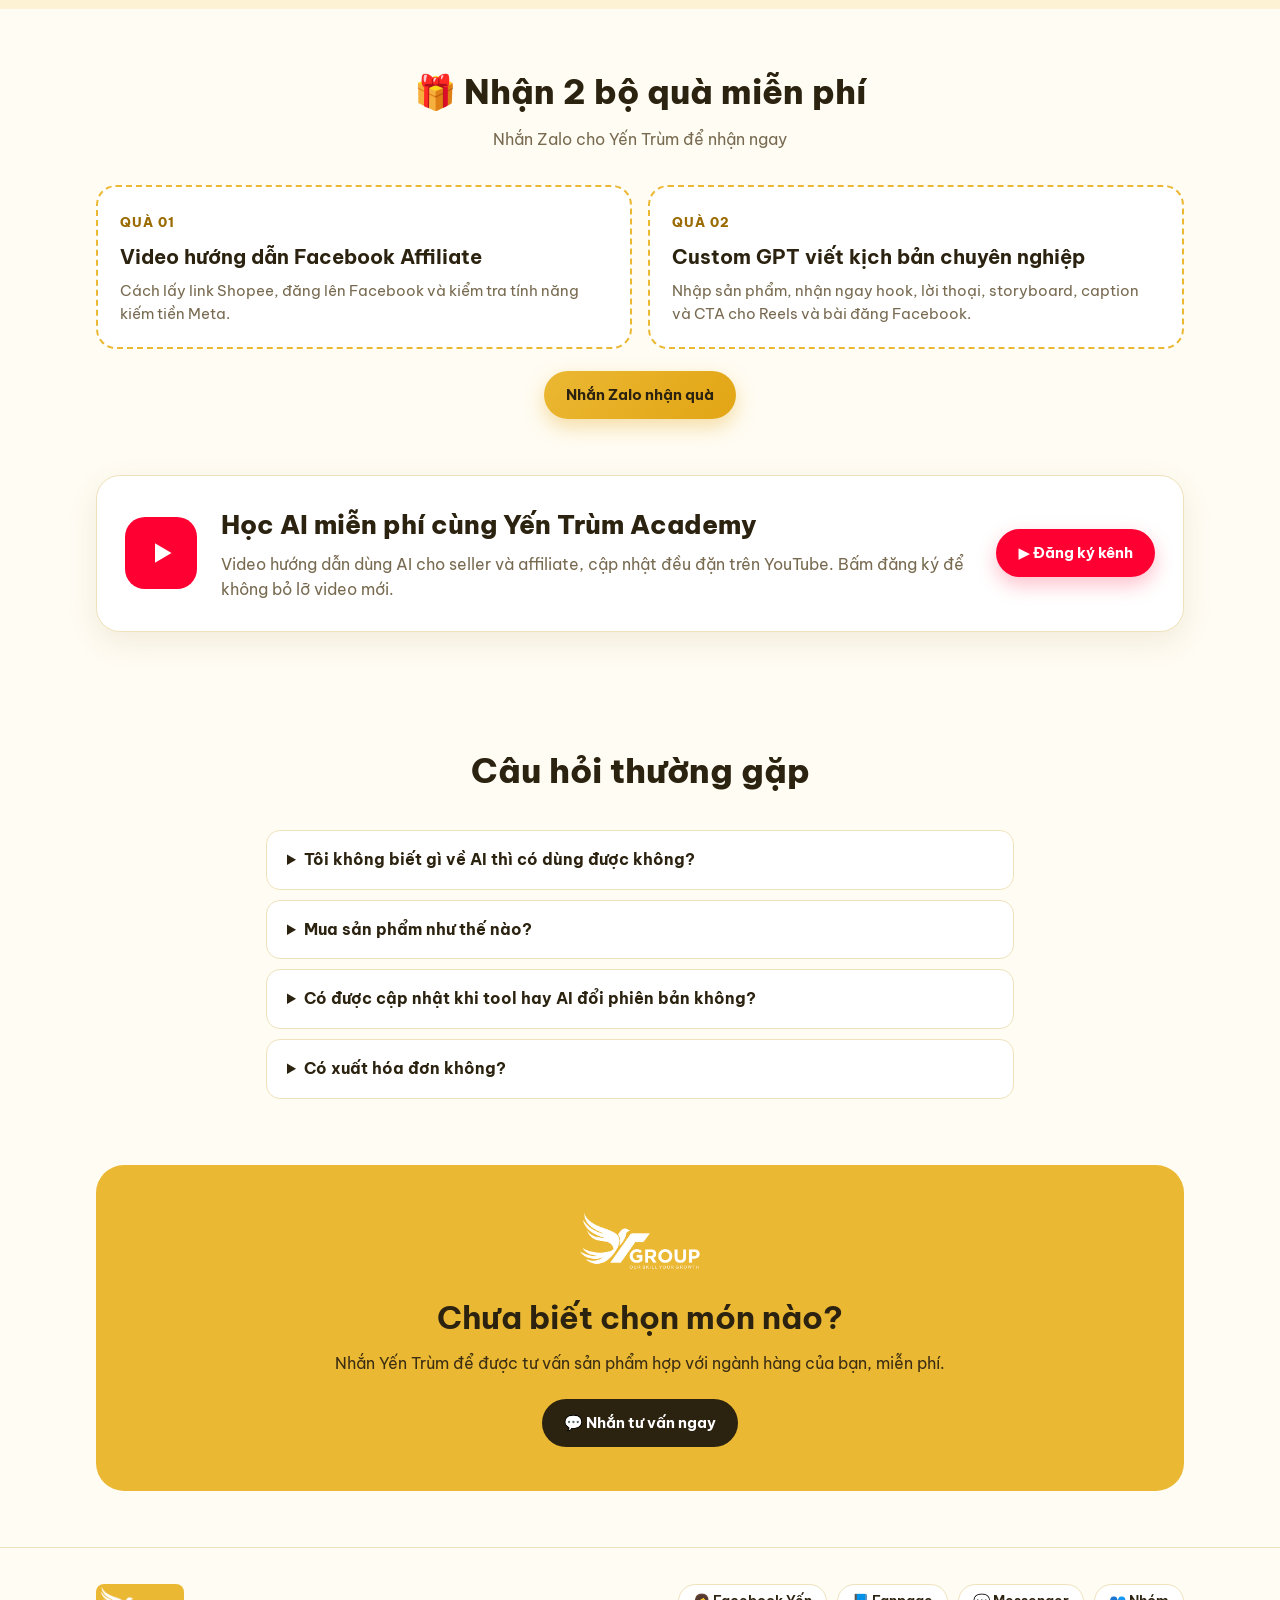
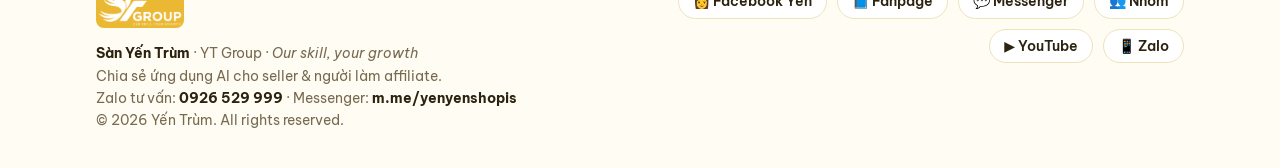
==== commit 5596c49c: "Bỏ mục Kết quả thực chiến và link menu, đổi lại nền xen kẽ các mục Co-Authored-By: Claude Sonnet 5.5" ====
--- a/index.html
+++ b/index.html
@@ -234,7 +234,6 @@
     <a class="logo" href="#"><img src="logo-wide.png" alt="YT Group"> Sàn Yến Trùm</a>
     <nav class="menu">
       <a href="#ve-yen-trum">Về Yến Trùm</a>
-      <a href="#thanh-tich">Kết quả</a>
       <a href="#top-nganh">Top ngành</a>
       <a href="#doi-tac">Đối tác</a>
       <a href="#san-pham">Sản phẩm</a>
@@ -277,37 +276,7 @@
     </div>
   </section>
 
-  <section id="thanh-tich">
-    <div class="wrap">
-      <div class="sec-head"><h2>Kết quả thực chiến</h2><p>Các gian hàng YT Group đang vận hành trên Shopee và TikTok Shop</p></div>
-      <div class="kpis kpis-3">
-        <div class="kpi"><b>12 năm</b><span>kinh nghiệm kinh doanh thương mại điện tử</span></div>
-        <div class="kpi"><b>25+</b><span>gian hàng Shopee và TikTok Shop</span></div>
-        <div class="kpi"><b>1.000+</b><span>học viên kinh doanh Shopee và TikTok Shop</span></div>
-        <div class="kpi"><b>Hạng 1</b><span>Đối tác TikTok Shop Bậc Bạc</span></div>
-      </div>
-      <div class="split">
-        <div class="panel">
-          <span class="tag-pf pf-shopee">Shopee</span>
-          <h3>15+ gian hàng</h3><p class="sub">Đa dạng loại shop và ngành hàng</p>
-          <div class="chips-row"><span>🏠 Gia dụng</span><span>👗 Thời trang</span><span>🍼 Mẹ và bé</span></div>
-        </div>
-        <div class="panel">
-          <span class="tag-pf pf-tiktok">TikTok Shop</span>
-          <h3>10+ gian hàng</h3><p class="sub">Đa dạng mặt hàng, đa dạng nguồn thu</p>
-          <div class="chips-row"><span>🏠 Gia dụng</span><span>👗 Thời trang</span></div>
-        </div>
-      </div>
-      <div class="timeline">
-        <div><b>2011</b><span>Khởi nghiệp trên Webtretho, Làm cha mẹ</span></div>
-        <div><b>2014</b><span>Kinh doanh Facebook, xây thương hiệu</span></div>
-        <div><b>2017</b><span>Bùng nổ thương mại điện tử, định vị thương hiệu</span></div>
-        <div><b>2024</b><span>Bắt nhịp affiliate, đa dạng nền tảng</span></div>
-      </div>
-    </div>
-  </section>
-
-  <section id="top-nganh" style="background:var(--surface-2)">
+  <section id="top-nganh">
     <div class="wrap">
       <div class="sec-head"><h2>Sản phẩm top ngành</h2><p>Những sản phẩm làm nên thương hiệu Yến Trùm trong ngành gia dụng</p></div>
       <div class="top-grid">
@@ -325,7 +294,7 @@
     </div>
   </section>
 
-  <section id="doi-tac">
+  <section id="doi-tac" style="background:var(--surface-2)">
     <div class="wrap">
       <div class="sec-head"><h2>Đối tác chiến lược</h2><p>Đồng hành cùng các sàn thương mại điện tử lớn nhất Việt Nam</p></div>
       <div class="pf-logos"><span class="pf-tiktok">TikTok Shop Partner</span><span class="pf-shopee">Shopee</span></div>
@@ -337,7 +306,7 @@
     </div>
   </section>
 
-  <section id="hoc-vien" style="background:var(--surface-2)">
+  <section id="hoc-vien">
     <div class="wrap">
       <div class="sec-head"><h2>1.000+ học viên</h2><p>Đào tạo kinh doanh Shopee và TikTok Shop, từ người mới bắt đầu đến chủ shop muốn tăng trưởng</p></div>
       <div class="edu-grid">
@@ -351,7 +320,7 @@
     </div>
   </section>
 
-  <section id="san-pham">
+  <section id="san-pham" style="background:var(--surface-2)">
     <div class="wrap">
       <div class="sec-head">
         <h2>Sản phẩm trên Sàn</h2>
@@ -362,7 +331,7 @@
     </div>
   </section>
 
-  <section id="vi-sao" style="background:var(--surface-2)">
+  <section id="vi-sao">
     <div class="wrap">
       <div class="sec-head"><h2>Vì sao chọn Sàn Yến Trùm?</h2><p>Làm thật, bán thật, chia sẻ thật</p></div>
       <div class="why">
@@ -374,7 +343,7 @@
     </div>
   </section>
 
-  <section id="cach-mua">
+  <section id="cach-mua" style="background:var(--surface-2)">
     <div class="wrap">
       <div class="sec-head"><h2>Mua hàng chỉ 3 bước</h2></div>
       <div class="steps">
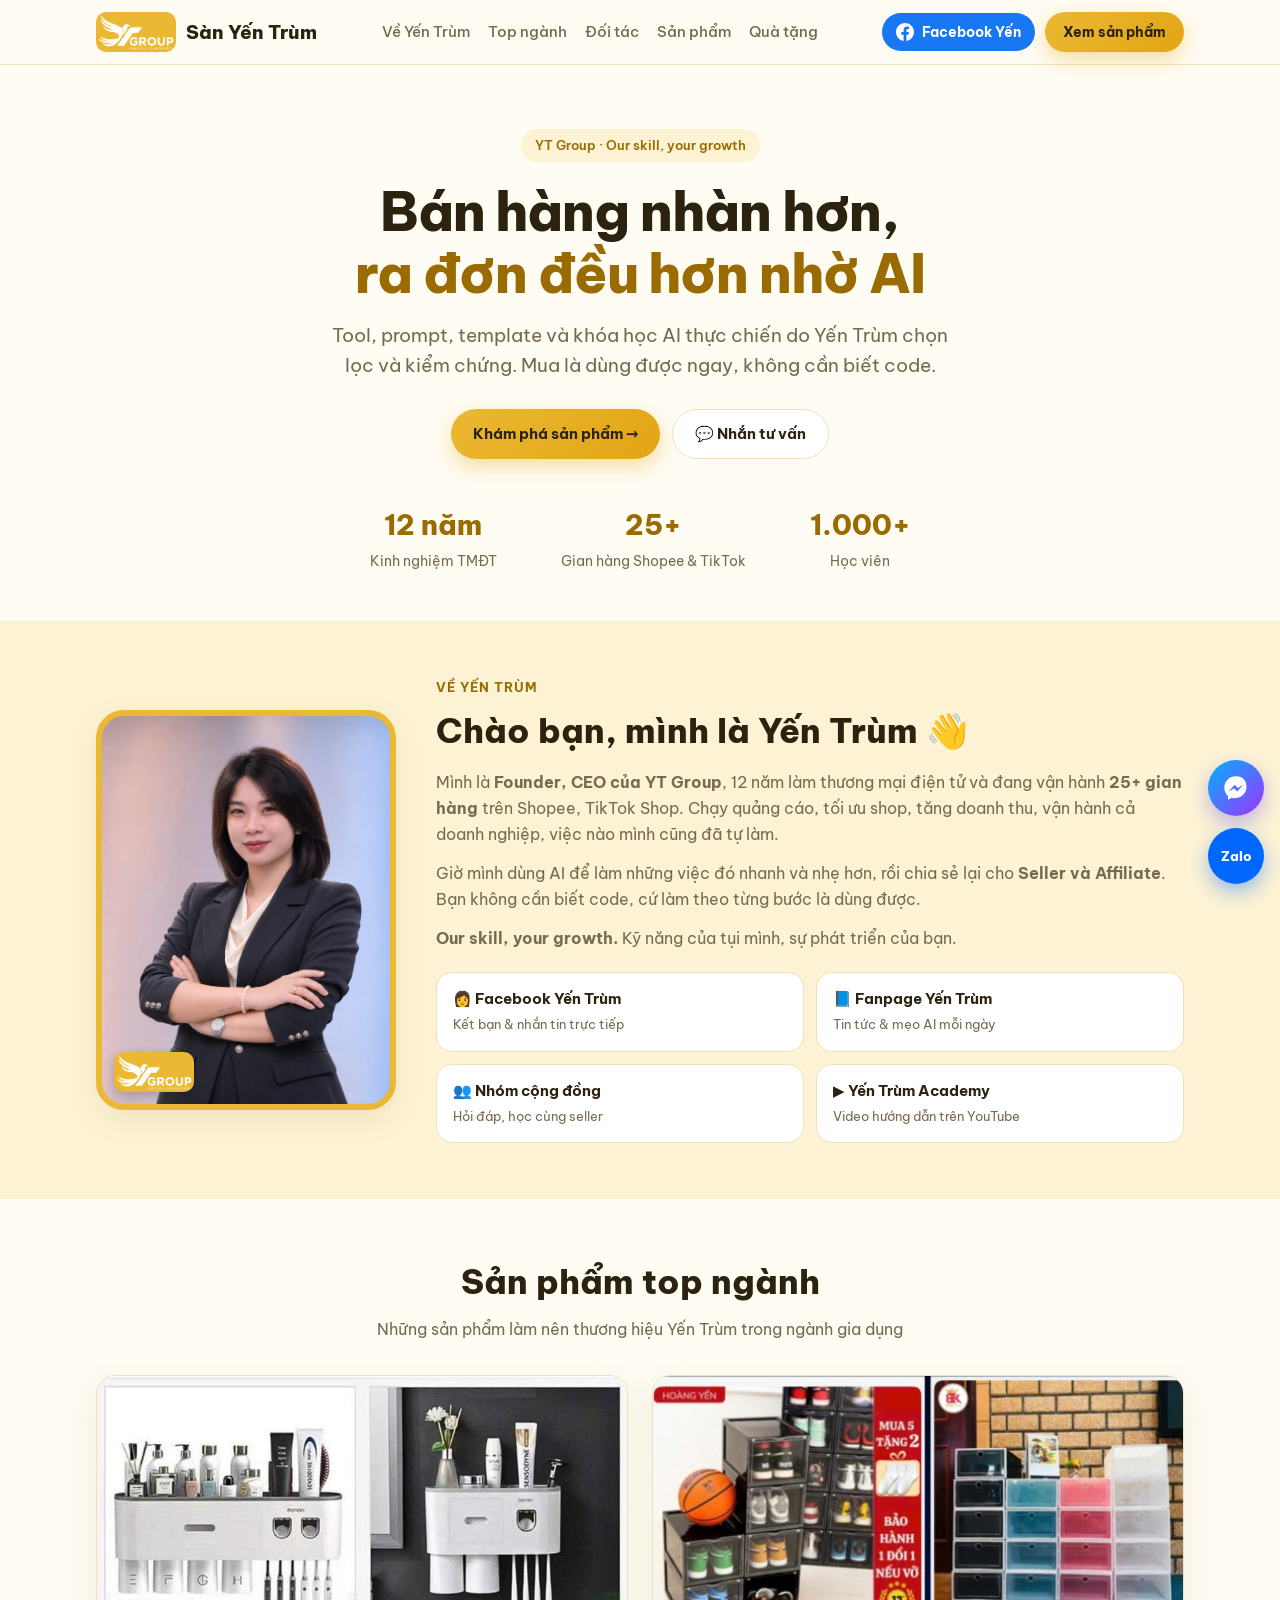
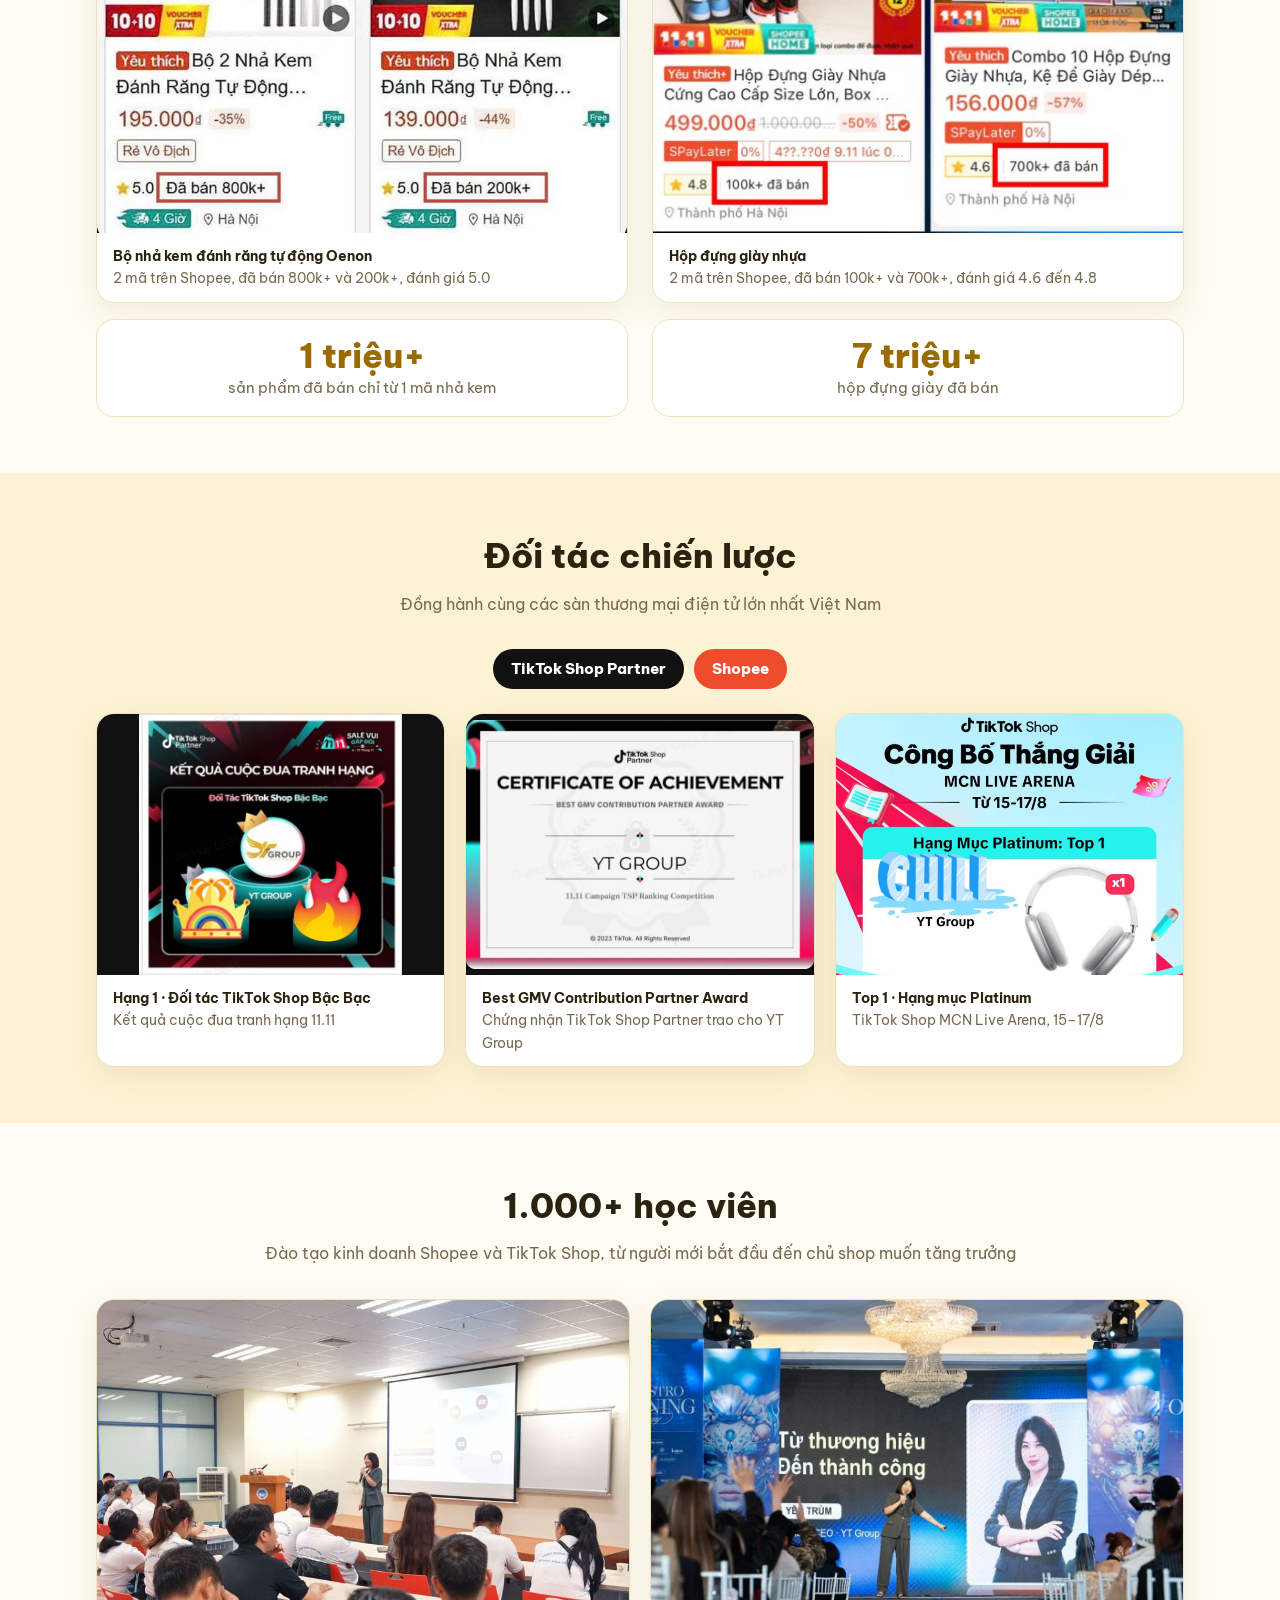
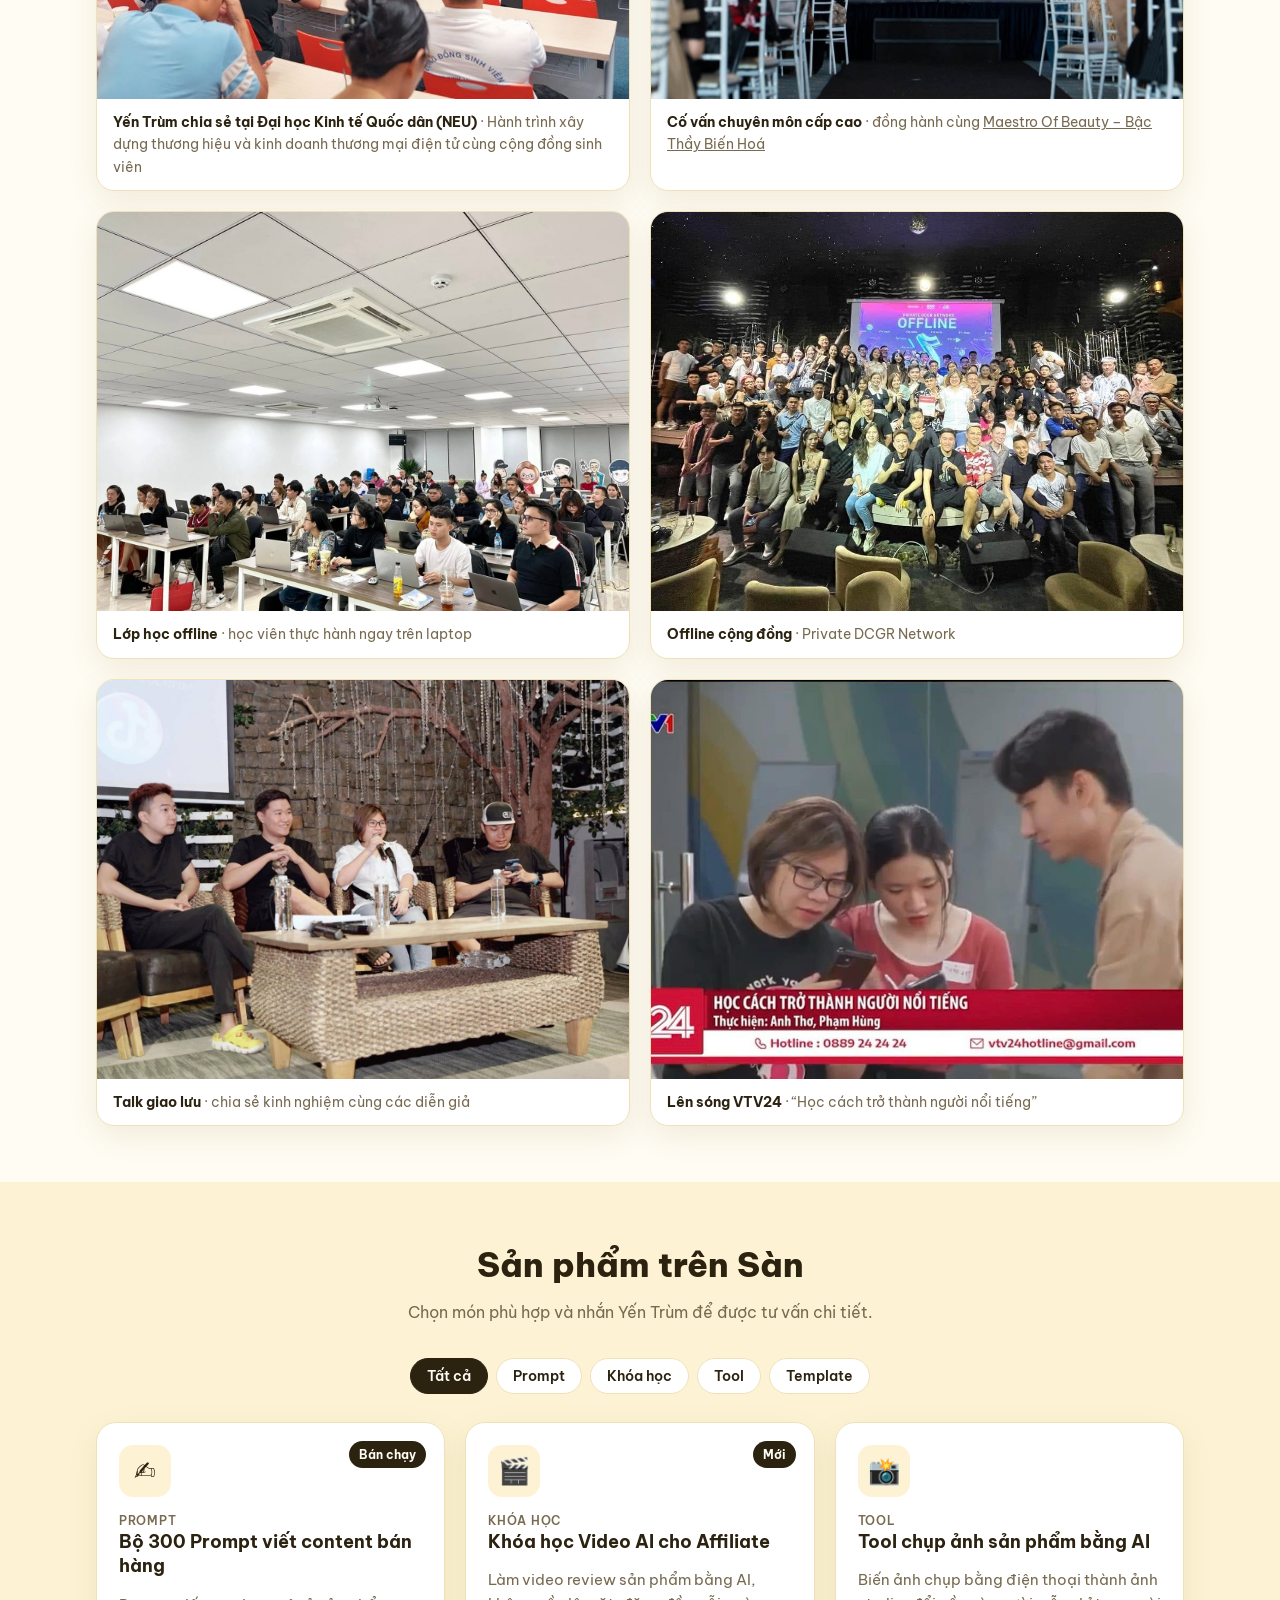
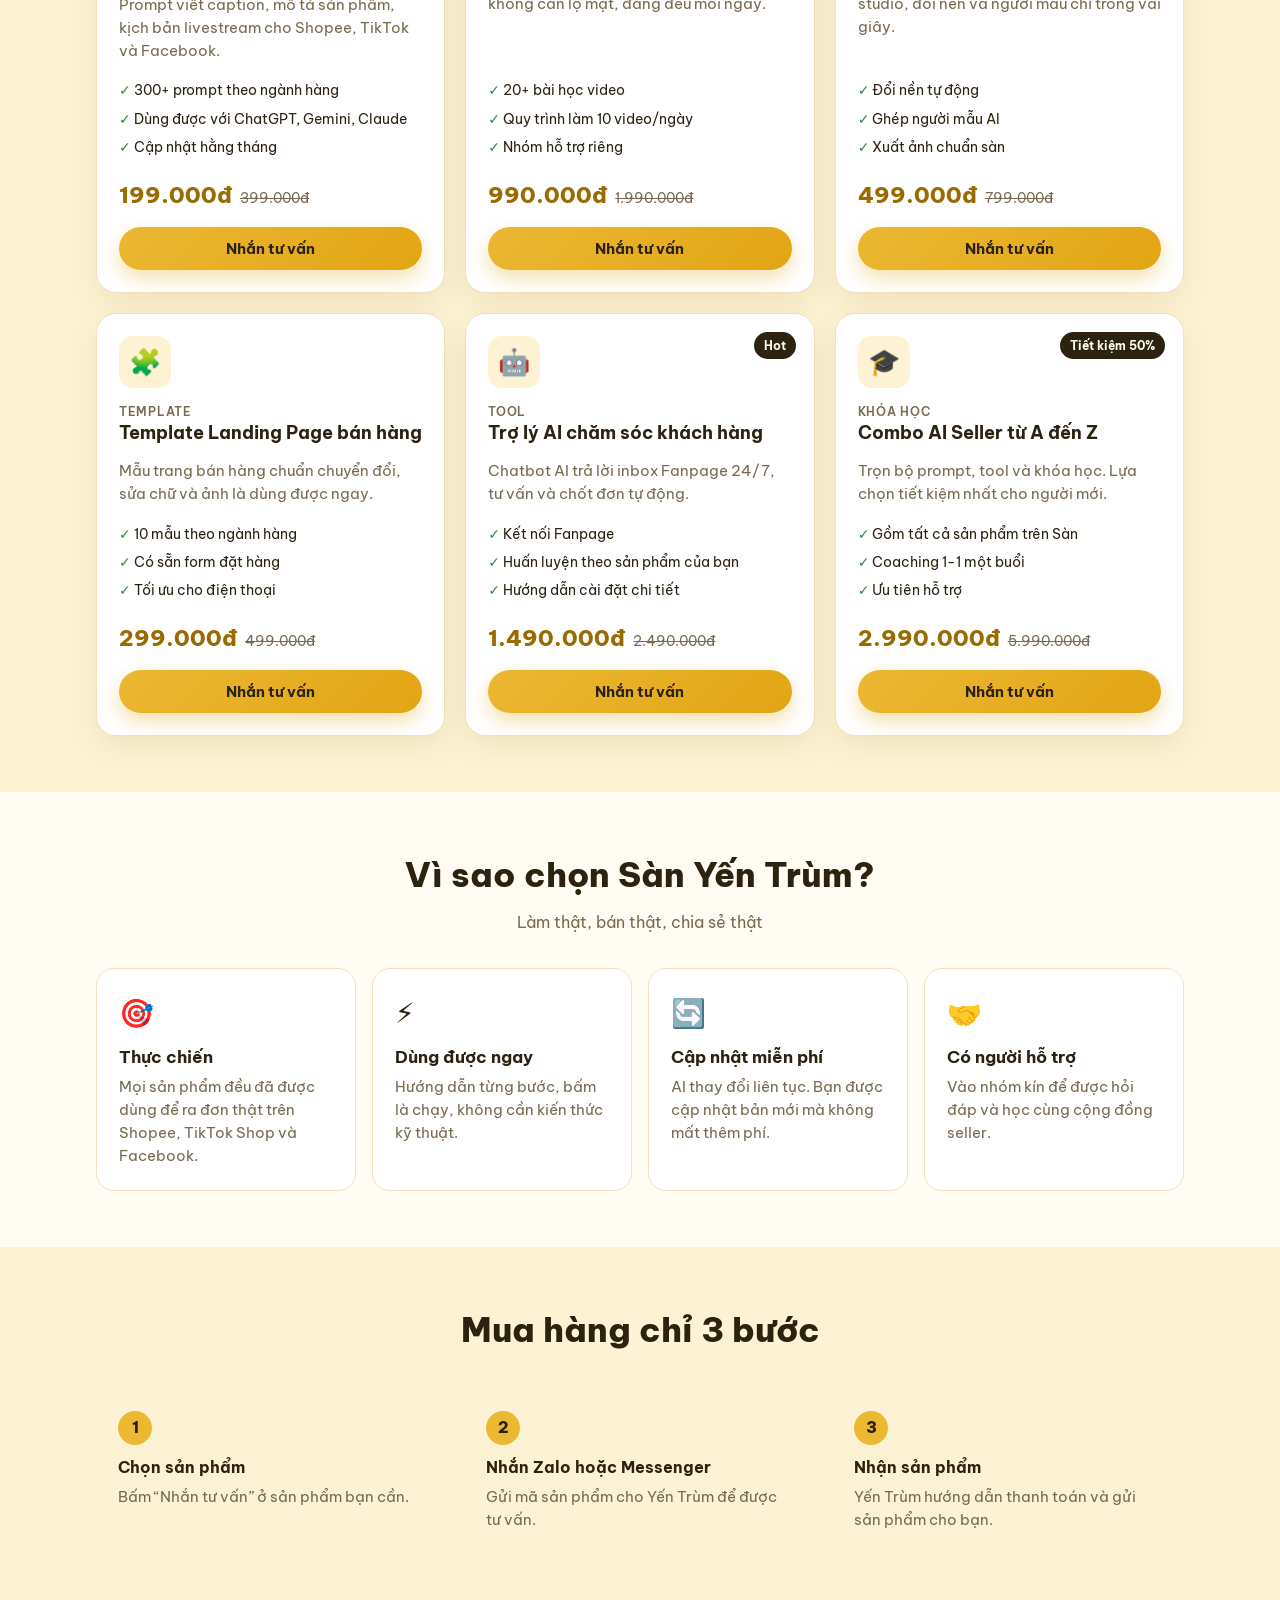
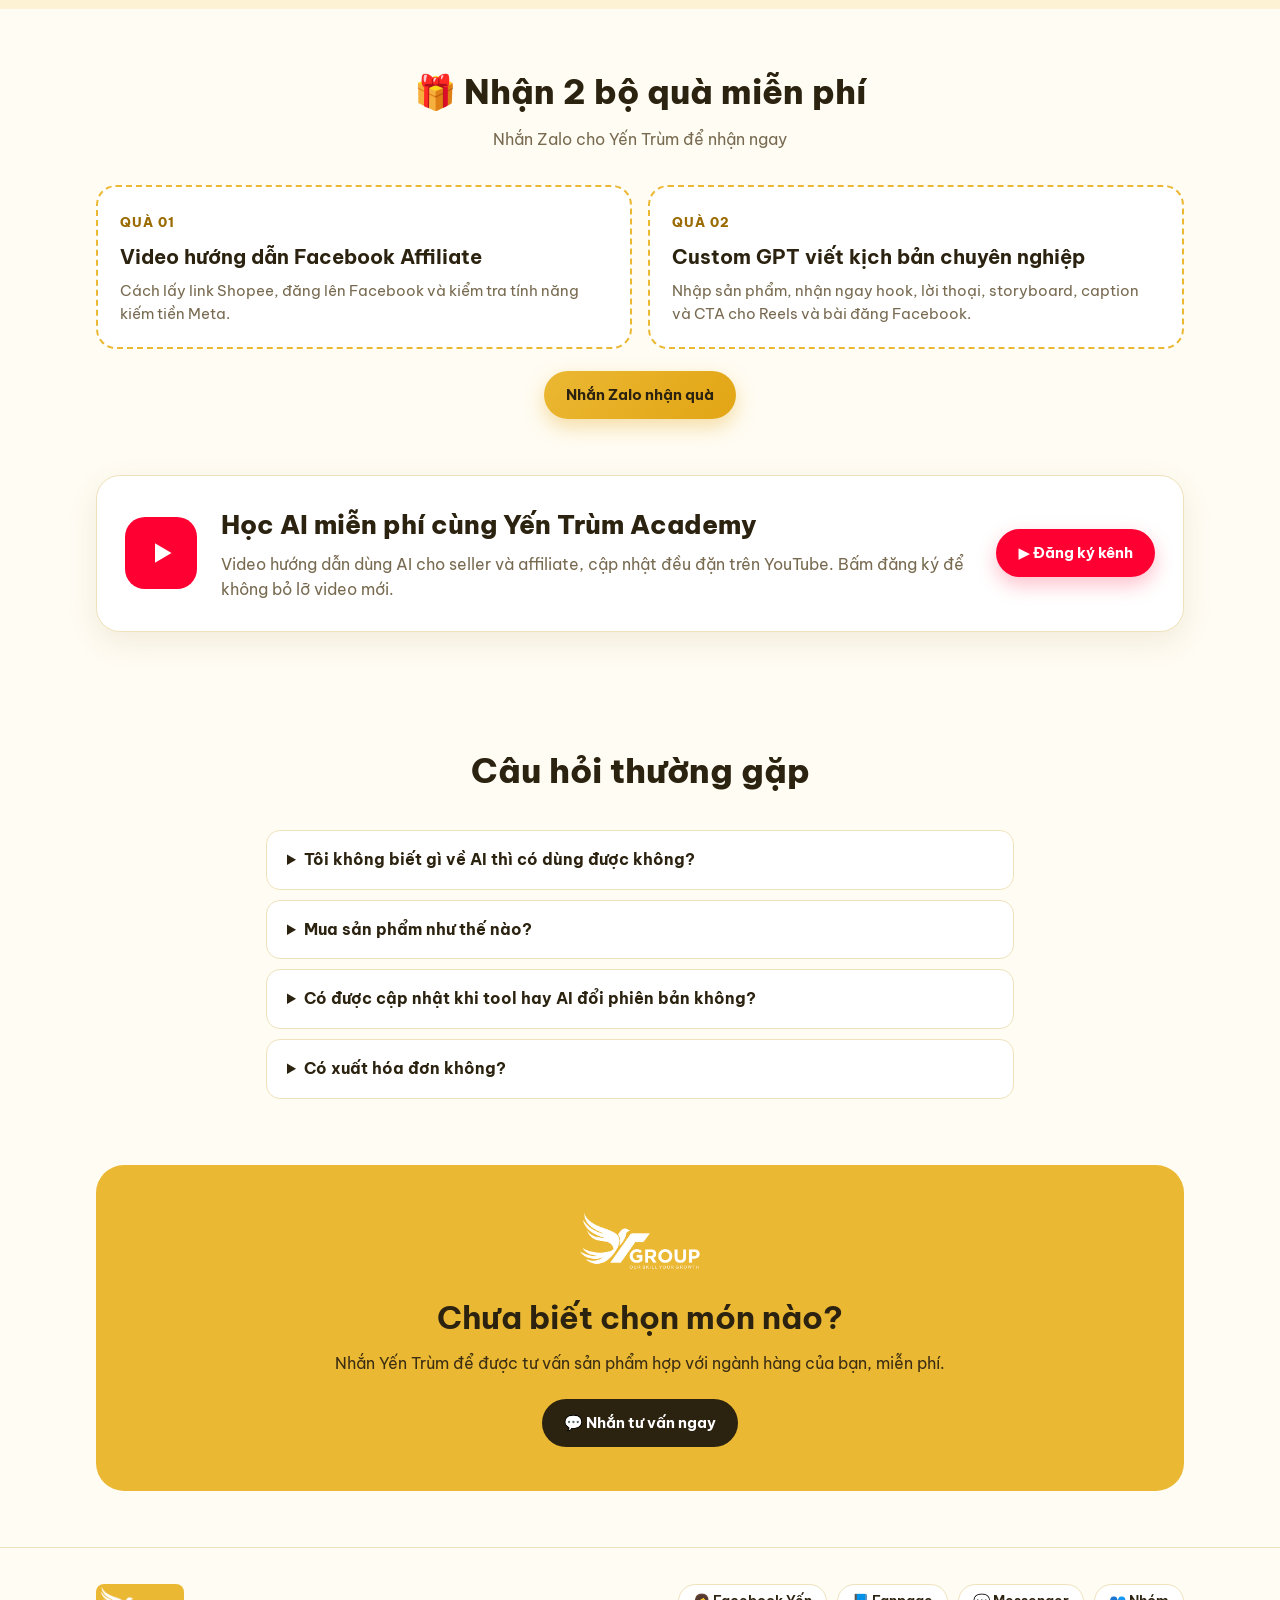
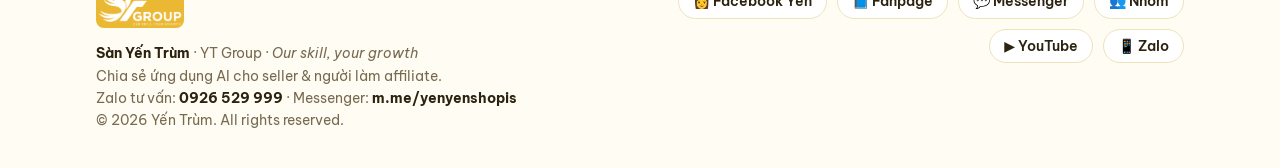
==== commit 05cd0eb1: "Viết hoa Seller và Affiliate trong phần Về Yến Trùm Co-Authored-By: Claude Sonnet 5.5 <noreply@anthr" ====
--- a/index.html
+++ b/index.html
@@ -269,7 +269,7 @@
         <div class="eyebrow">Về Yến Trùm</div>
         <h2>Chào bạn, mình là Yến Trùm 👋</h2>
         <p>Mình là <b>Founder, CEO của YT Group</b>, 12 năm làm thương mại điện tử và đang vận hành <b>25+ gian hàng</b> trên Shopee, TikTok Shop. Chạy quảng cáo, tối ưu shop, tăng doanh thu, vận hành cả doanh nghiệp, việc nào mình cũng đã tự làm.</p>
-        <p>Giờ mình dùng AI để làm những việc đó nhanh và nhẹ hơn, rồi chia sẻ lại cho seller và người làm affiliate. Bạn không cần biết code, cứ làm theo từng bước là dùng được.</p>
+        <p>Giờ mình dùng AI để làm những việc đó nhanh và nhẹ hơn, rồi chia sẻ lại cho <b>Seller và Affiliate</b>. Bạn không cần biết code, cứ làm theo từng bước là dùng được.</p>
         <p><b>Our skill, your growth.</b> Kỹ năng của tụi mình, sự phát triển của bạn.</p>
         <div class="channels" id="channels"></div>
       </div>
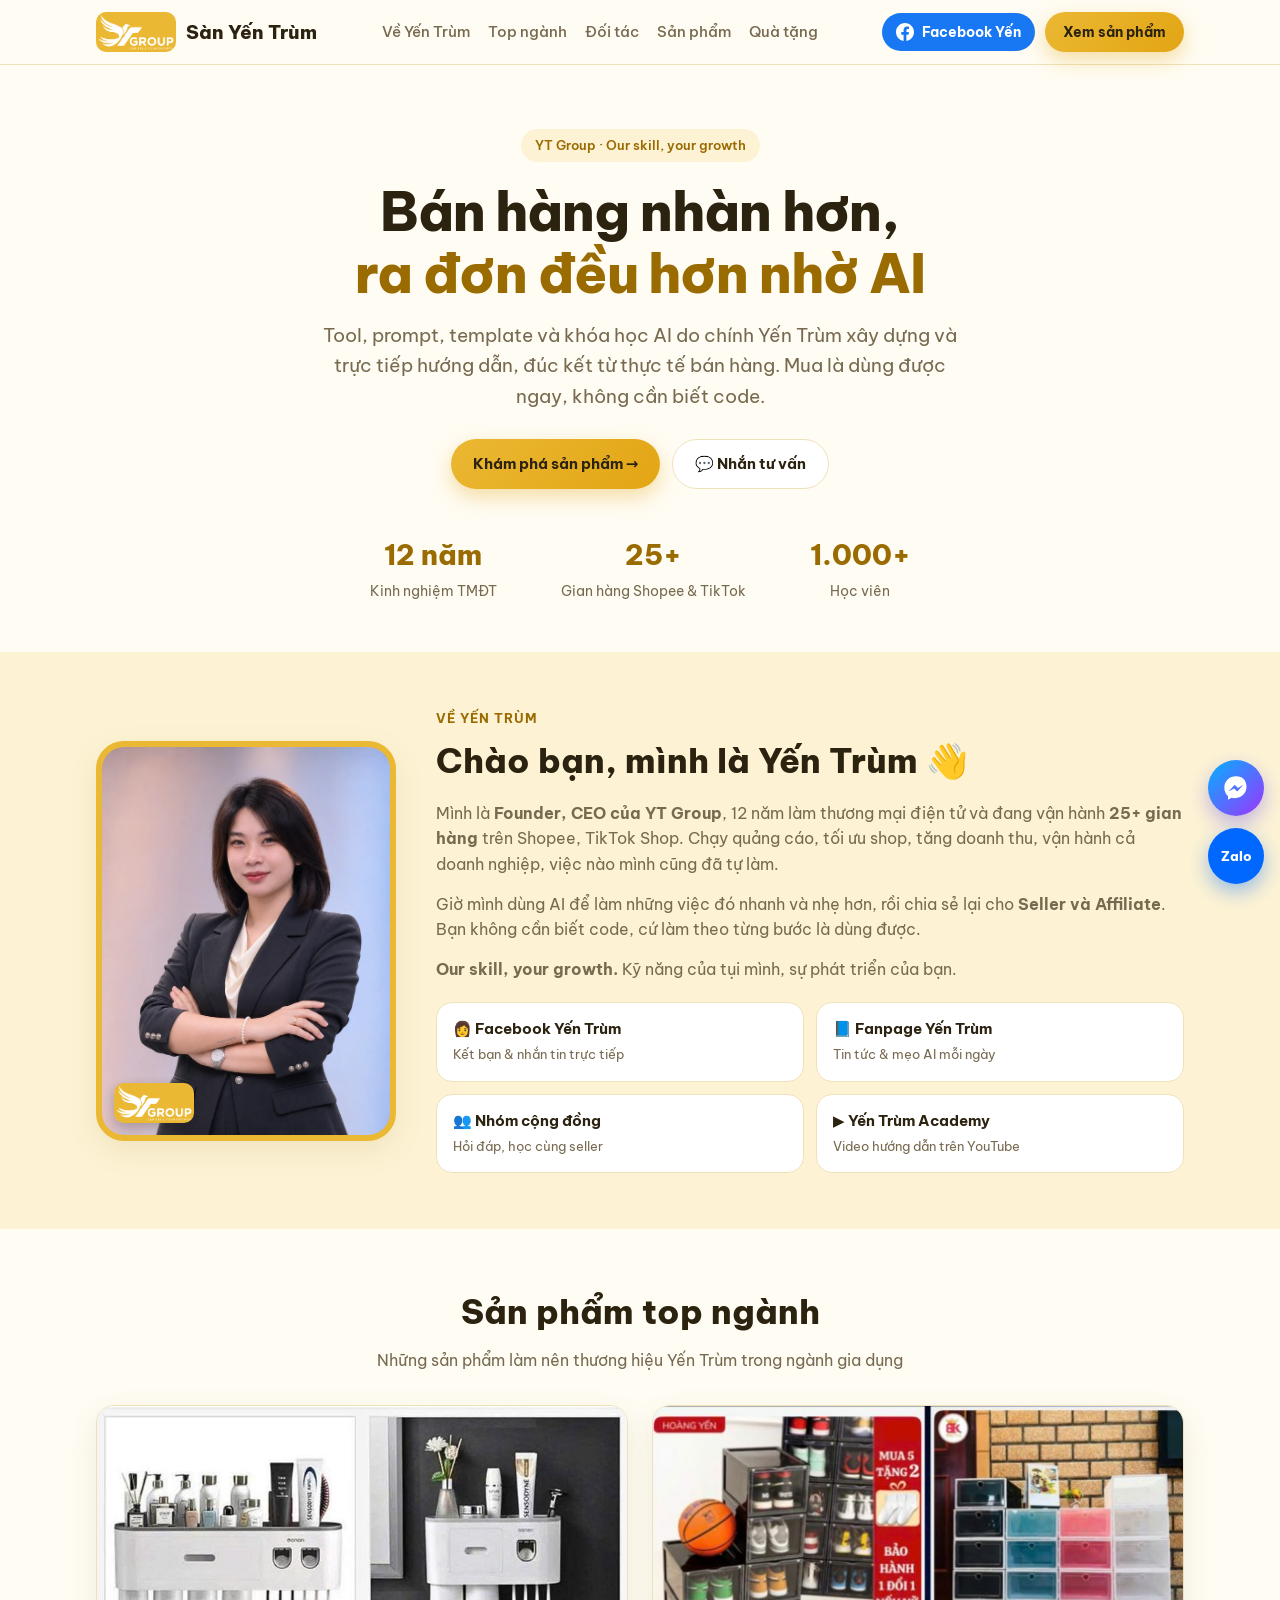
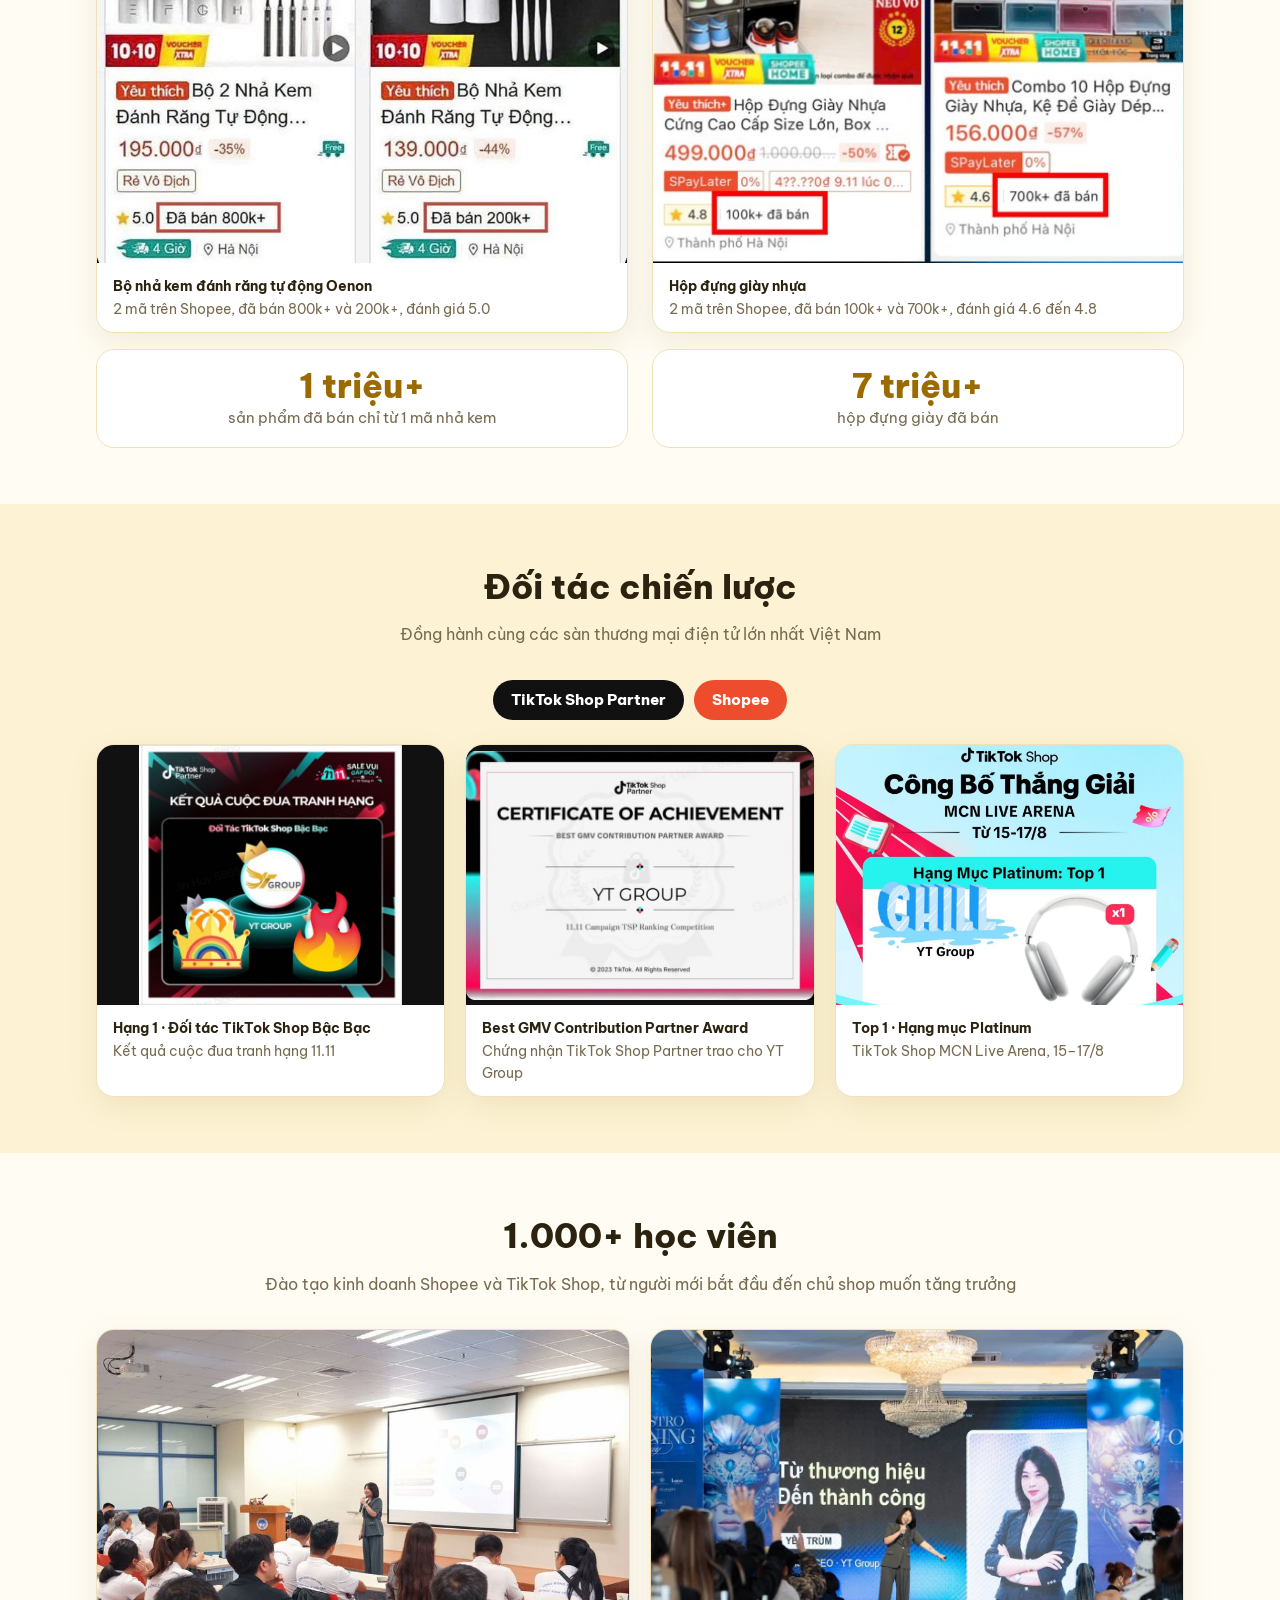
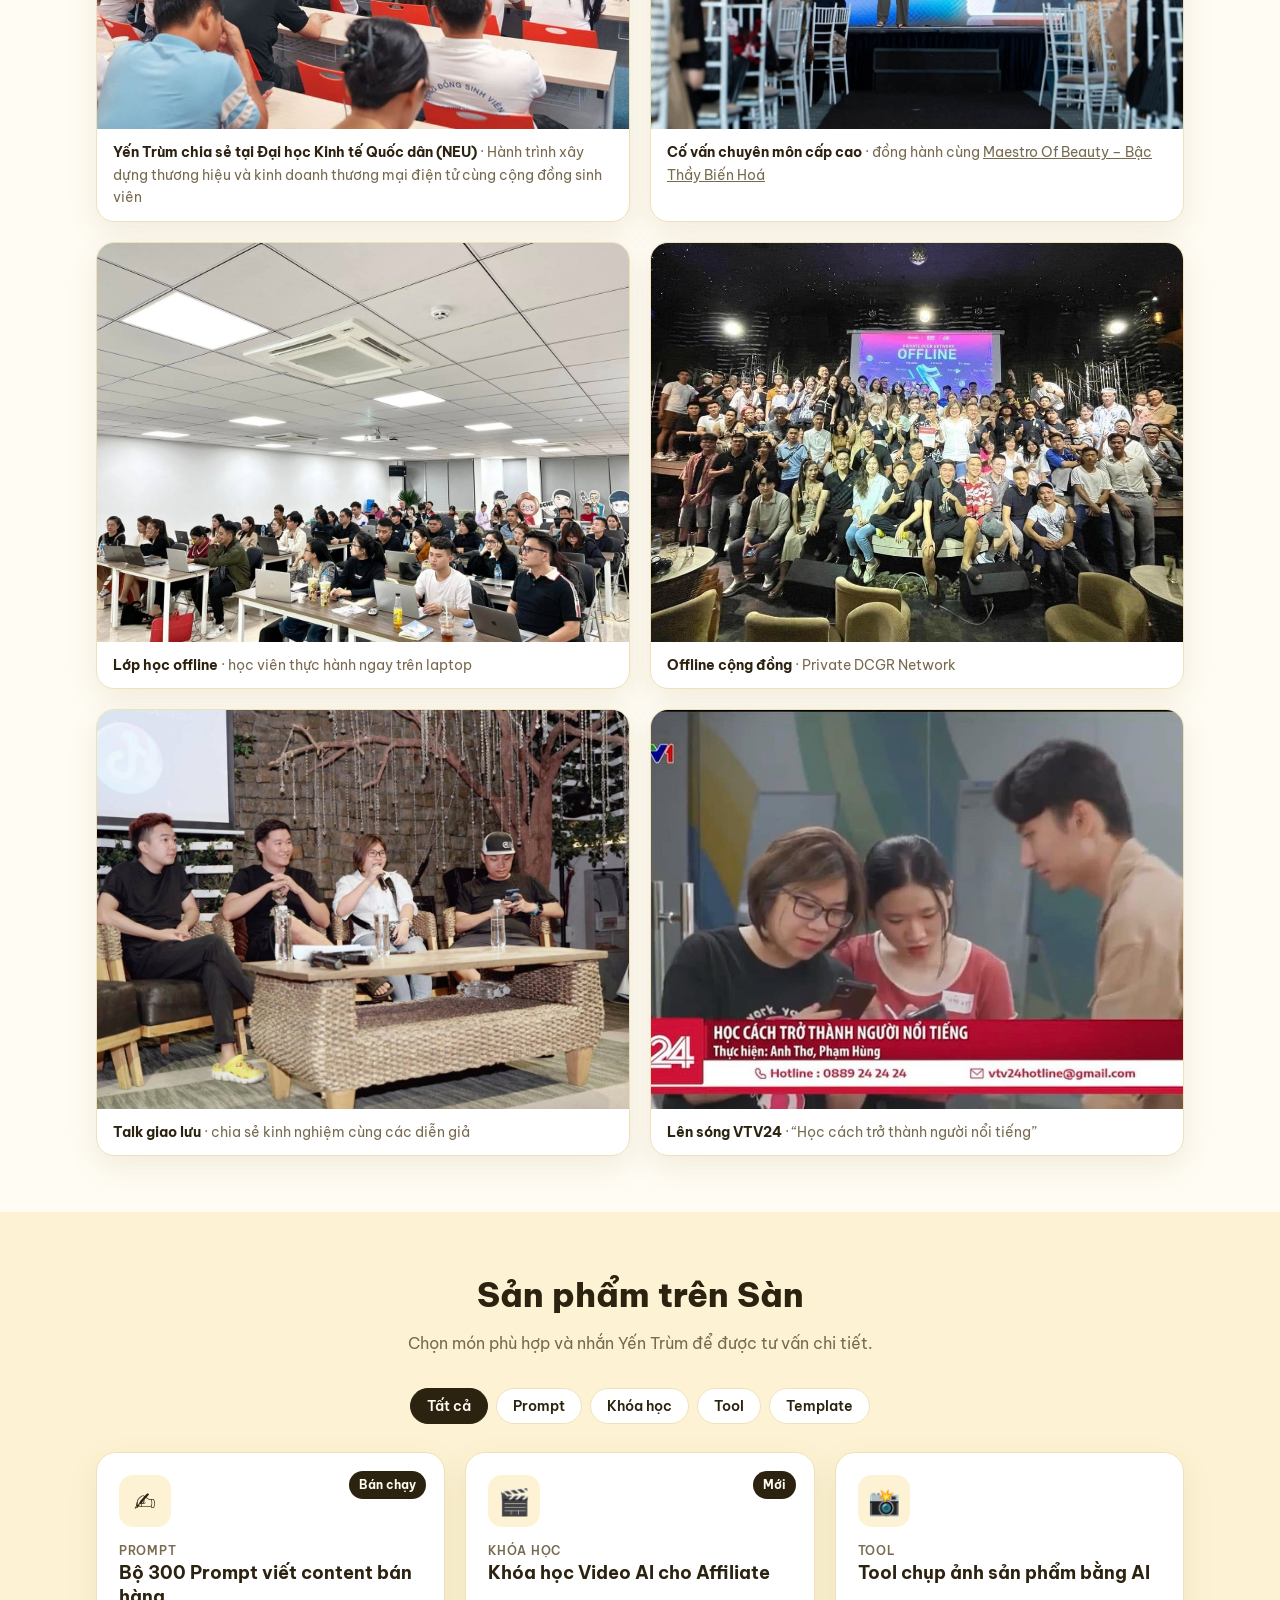
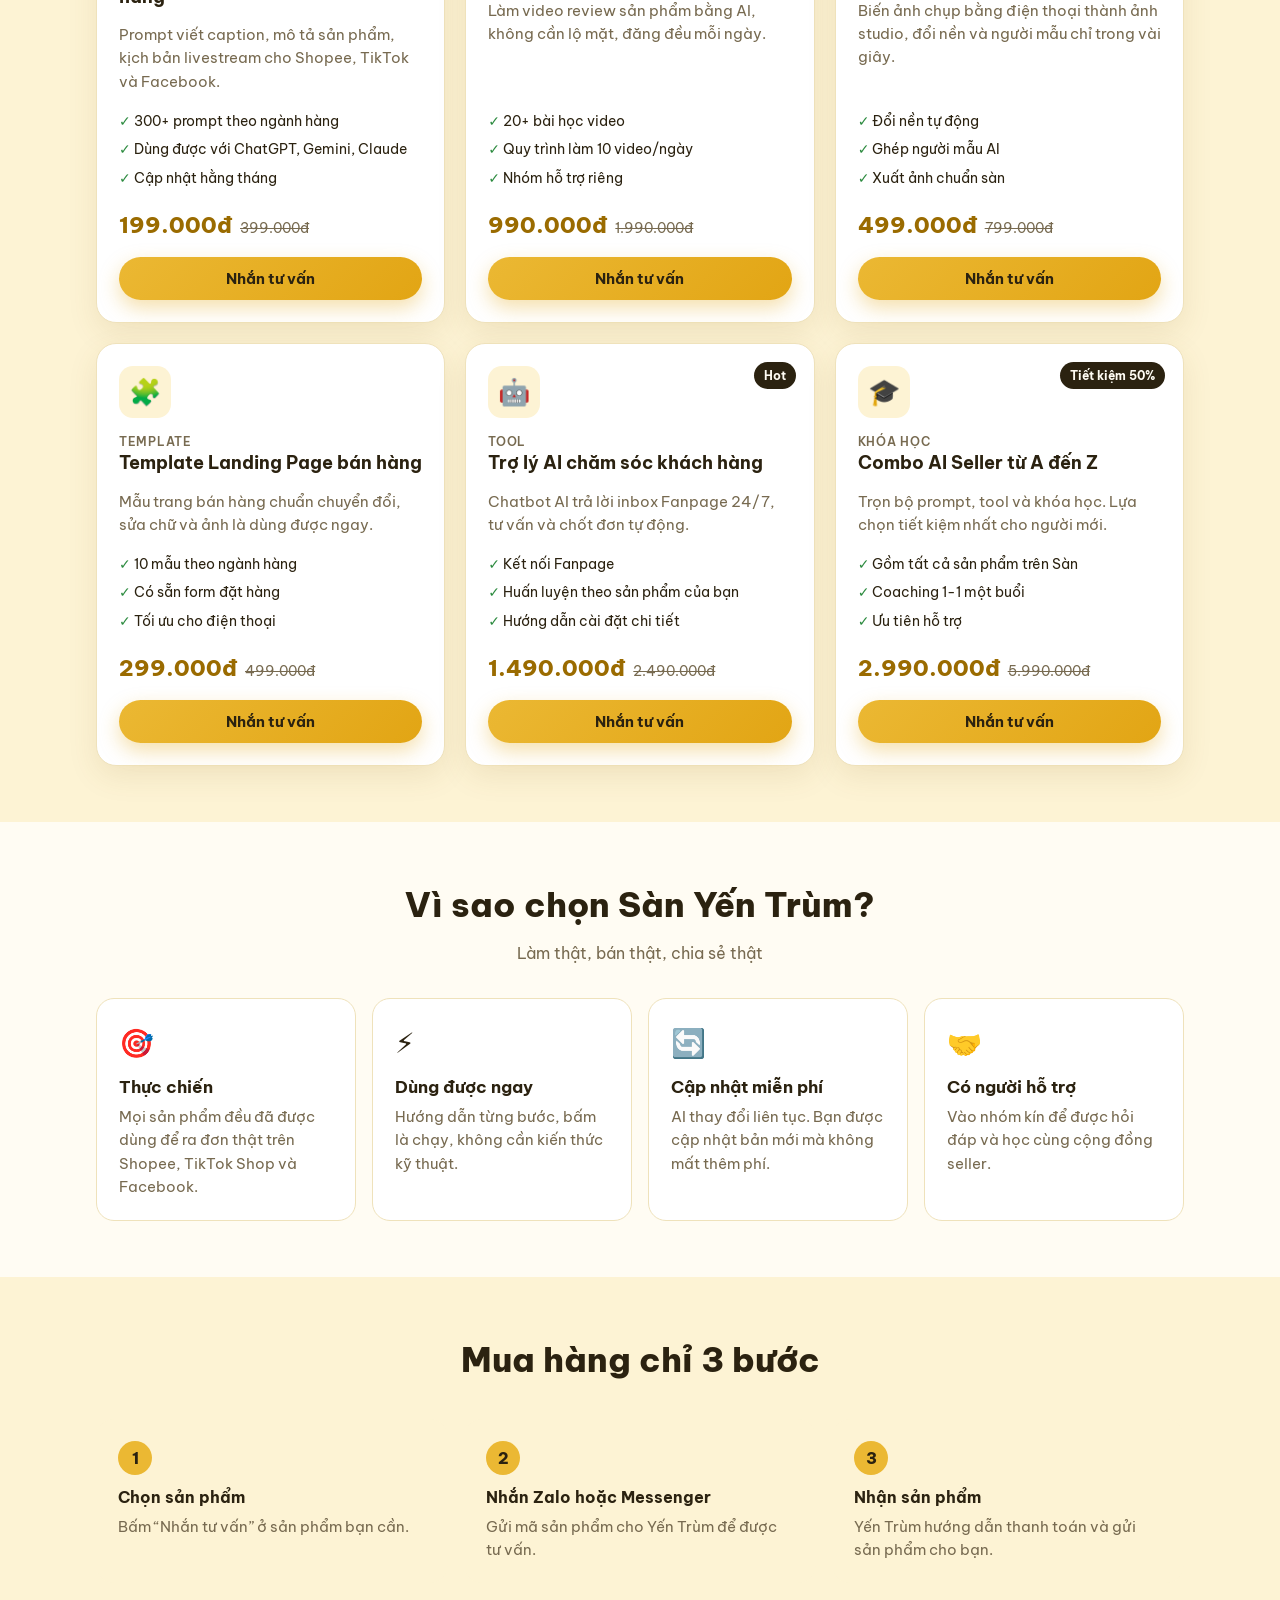
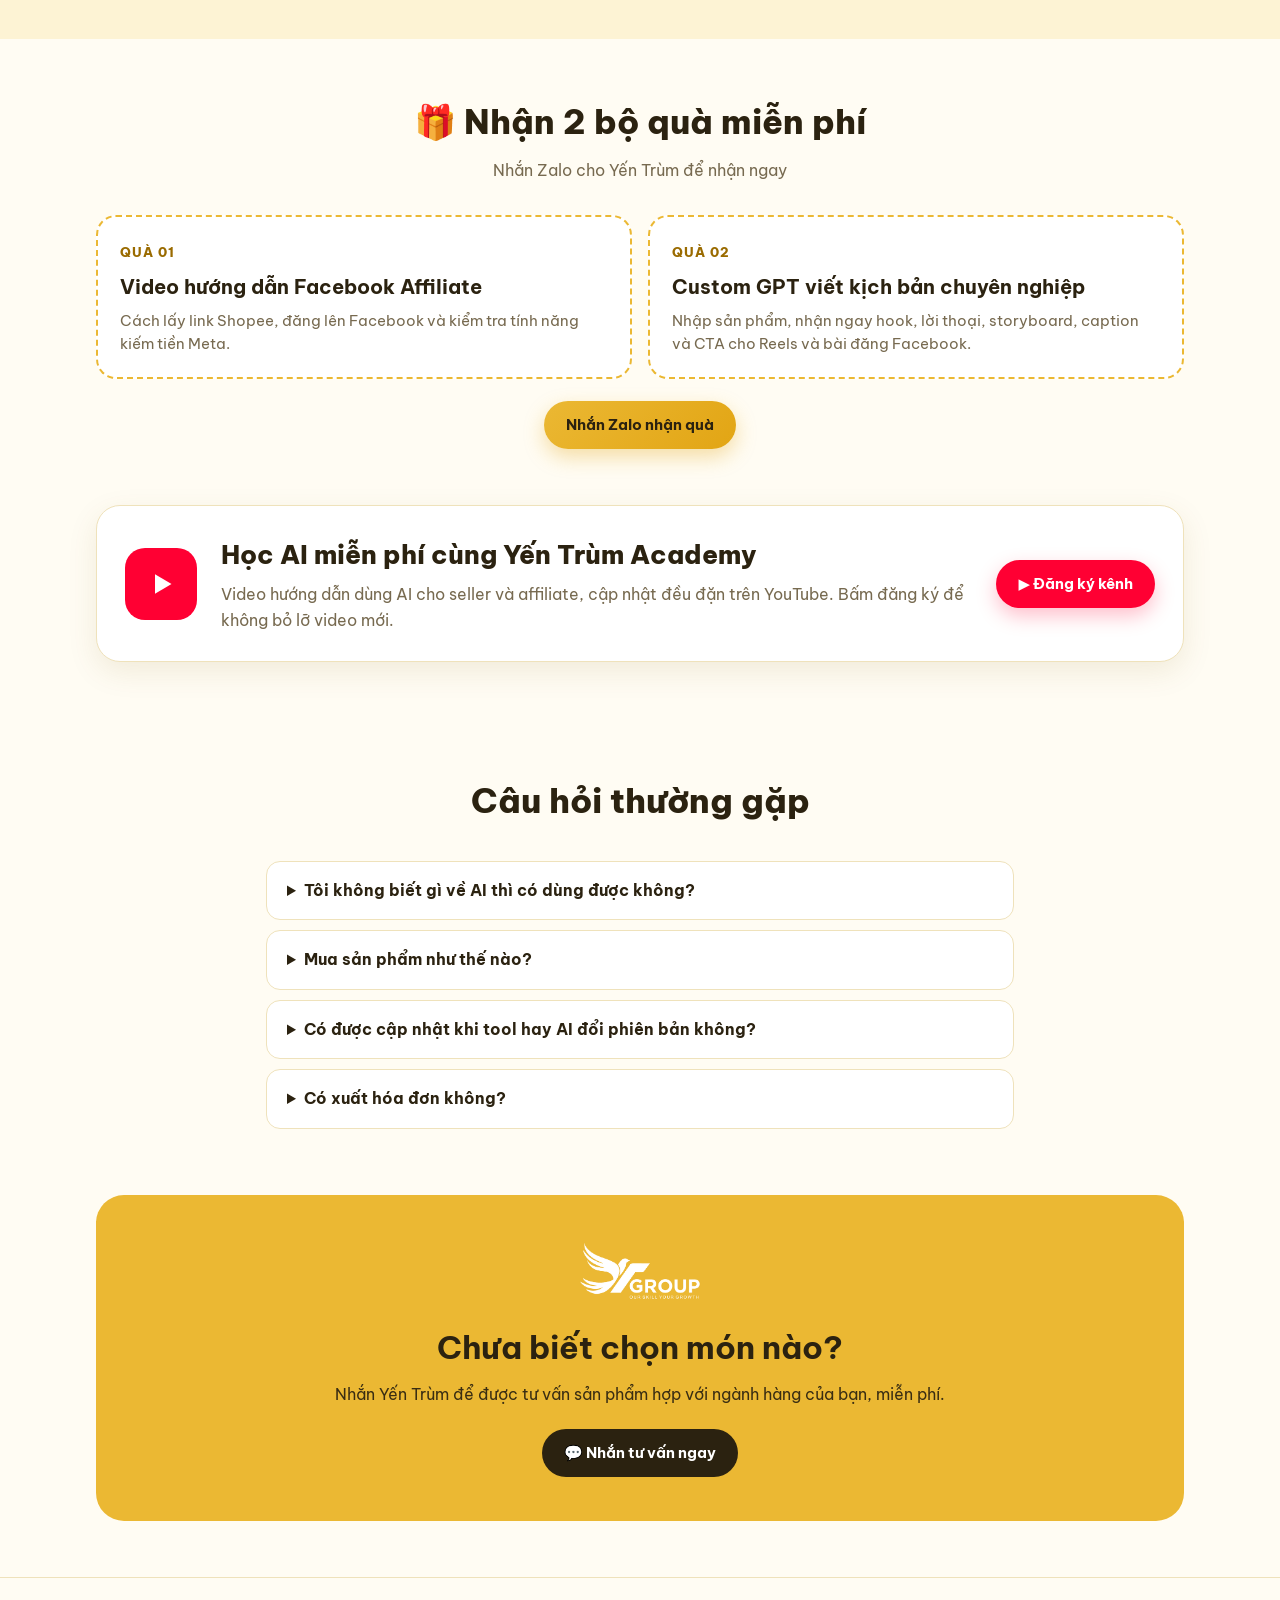
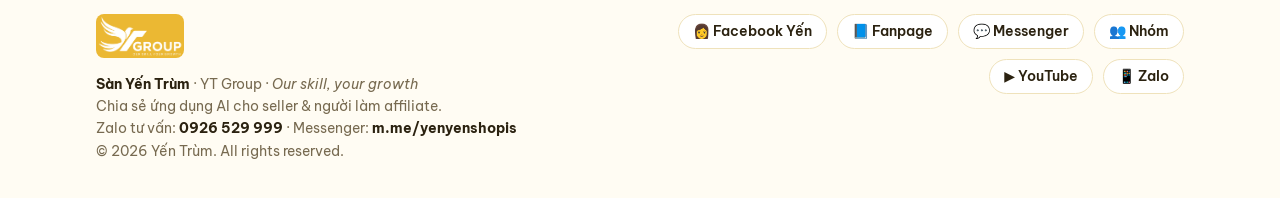
==== commit adc3023f: "Sửa câu mô tả đầu trang: sản phẩm do chính Yến Trùm xây dựng và hướng dẫn Co-Authored-By: Claude Son" ====
--- a/index.html
+++ b/index.html
@@ -225,6 +225,75 @@
 .float-mess svg{width:28px;height:28px}
 .box .alt{display:inline-block;margin-top:12px;font-size:14px;font-weight:600;color:var(--accent)}
 .float-zalo{position:fixed;right:16px;bottom:16px;z-index:30;width:56px;height:56px;border-radius:50%;background:#0068ff;color:#fff;display:grid;place-items:center;font-weight:800;font-size:13px;text-decoration:none;box-shadow:0 8px 20px rgba(0,104,255,.4)}
+/* ===== Tối ưu cho điện thoại ===== */
+@media (max-width:700px){
+  section{padding:36px 0}
+  .sec-head{margin-bottom:22px}
+  .sec-head p{font-size:14.5px}
+  /* đầu trang */
+  .hero{padding:36px 16px 28px}
+  .hero p{margin-bottom:20px}
+  .hero-cta{gap:10px}
+  .hero-cta .btn{flex:1 1 auto;justify-content:center;padding:12px 14px;font-size:15px;white-space:nowrap}
+  .stats{display:grid;grid-template-columns:repeat(3,minmax(0,1fr));gap:8px;margin-top:28px}
+  .stat b{font-size:22px}
+  .stat small{font-size:12px;display:block;line-height:1.3}
+  /* về Yến Trùm */
+  .about{gap:18px}
+  .about-pic{max-width:230px;aspect-ratio:4/5;border-width:5px;border-radius:24px}
+  .about-pic .badge{height:30px;left:8px;bottom:8px}
+  .about h2{font-size:21px}
+  .channels{grid-template-columns:repeat(2,minmax(0,1fr));gap:8px;margin-top:16px}
+  .channels a{padding:10px;border-radius:14px}
+  .channels b{font-size:12.5px;white-space:nowrap}
+  .channels small{font-size:12px;line-height:1.3;display:block}
+  /* ảnh: vuốt ngang cho gọn */
+  .partners,.edu-grid{display:flex;gap:12px;overflow-x:auto;scroll-snap-type:x mandatory;-webkit-overflow-scrolling:touch;padding-bottom:10px;scrollbar-width:none}
+  .partners::-webkit-scrollbar,.edu-grid::-webkit-scrollbar{display:none}
+  .partners>figure,.edu-grid>figure{flex:0 0 84%;scroll-snap-align:center;min-width:0}
+  .top-grid{gap:16px}
+  .top-col{gap:12px}
+  .kpi-band{padding:12px 16px}
+  /* sản phẩm */
+  .filters{flex-wrap:nowrap;overflow-x:auto;justify-content:flex-start;margin:0 -16px 18px;padding:0 16px 4px;scrollbar-width:none}
+  .filters::-webkit-scrollbar{display:none}
+  .chip{white-space:nowrap;flex:none}
+  .grid{gap:14px}
+  .card{padding:16px;border-radius:18px}
+  .card .ico{width:40px;height:40px;font-size:21px;margin-bottom:8px;border-radius:12px}
+  .card .tag{top:14px;right:14px}
+  .card h3{font-size:16.5px}
+  .card p{font-size:14px;margin:6px 0 10px}
+  .card ul{font-size:13.5px;margin-bottom:12px}
+  .price b{font-size:20px}
+  /* vì sao chọn */
+  .why{grid-template-columns:repeat(2,minmax(0,1fr));gap:10px}
+  .why div{padding:14px;border-radius:16px}
+  .why span{font-size:22px}
+  .why b{font-size:15px;margin:4px 0 2px}
+  .why p{font-size:13px}
+  /* 3 bước mua hàng: số bên trái, chữ bên phải */
+  .steps{grid-template-columns:1fr;gap:10px}
+  .step{display:grid;grid-template-columns:34px minmax(0,1fr);column-gap:12px;padding:14px 16px;align-items:start}
+  .step::before{grid-row:1/3;margin:0}
+  .step p{font-size:14px}
+  /* quà tặng, youtube, hỏi đáp, cta */
+  .gifts{gap:12px}
+  .gift{padding:16px}
+  .gift h3{font-size:17px}
+  .yt{padding:18px;gap:14px}
+  .yt-ico{width:52px;height:52px;border-radius:15px}
+  .yt-ico svg{width:26px;height:26px}
+  .cta{padding:32px 20px;border-radius:22px}
+  .cta img{height:48px}
+  /* nút nổi thành thanh liên hệ dưới màn hình */
+  .float-zalo,.float-mess{bottom:max(10px,env(safe-area-inset-bottom,0px));height:48px;width:auto;border-radius:14px;display:flex;align-items:center;justify-content:center;gap:8px;font-size:15px;box-shadow:0 6px 18px rgba(0,0,0,.22)}
+  .float-zalo{left:12px;right:calc(50% + 5px)}
+  .float-mess{left:calc(50% + 5px);right:12px}
+  .float-mess svg{width:22px;height:22px}
+  .float-mess::after{content:"Messenger";font-weight:800;font-size:15px}
+  footer{padding-bottom:84px}
+}
 </style>
 </head>
 <body>
@@ -250,7 +319,7 @@
   <div class="wrap hero">
     <span class="pill">YT Group · Our skill, your growth</span>
     <h1>Bán hàng nhàn hơn,<br><span>ra đơn đều hơn nhờ AI</span></h1>
-    <p>Tool, prompt, template và khóa học AI thực chiến do Yến Trùm chọn lọc và kiểm chứng. Mua là dùng được ngay, không cần biết code.</p>
+    <p>Tool, prompt, template và khóa học AI do chính Yến Trùm xây dựng và trực tiếp hướng dẫn, đúc kết từ thực tế bán hàng. Mua là dùng được ngay, không cần biết code.</p>
     <div class="hero-cta">
       <a class="btn btn-main" href="#san-pham">Khám phá sản phẩm →</a>
       <a class="btn btn-ghost" id="hero-contact" href="#" target="_blank" rel="noopener">💬 Nhắn tư vấn</a>
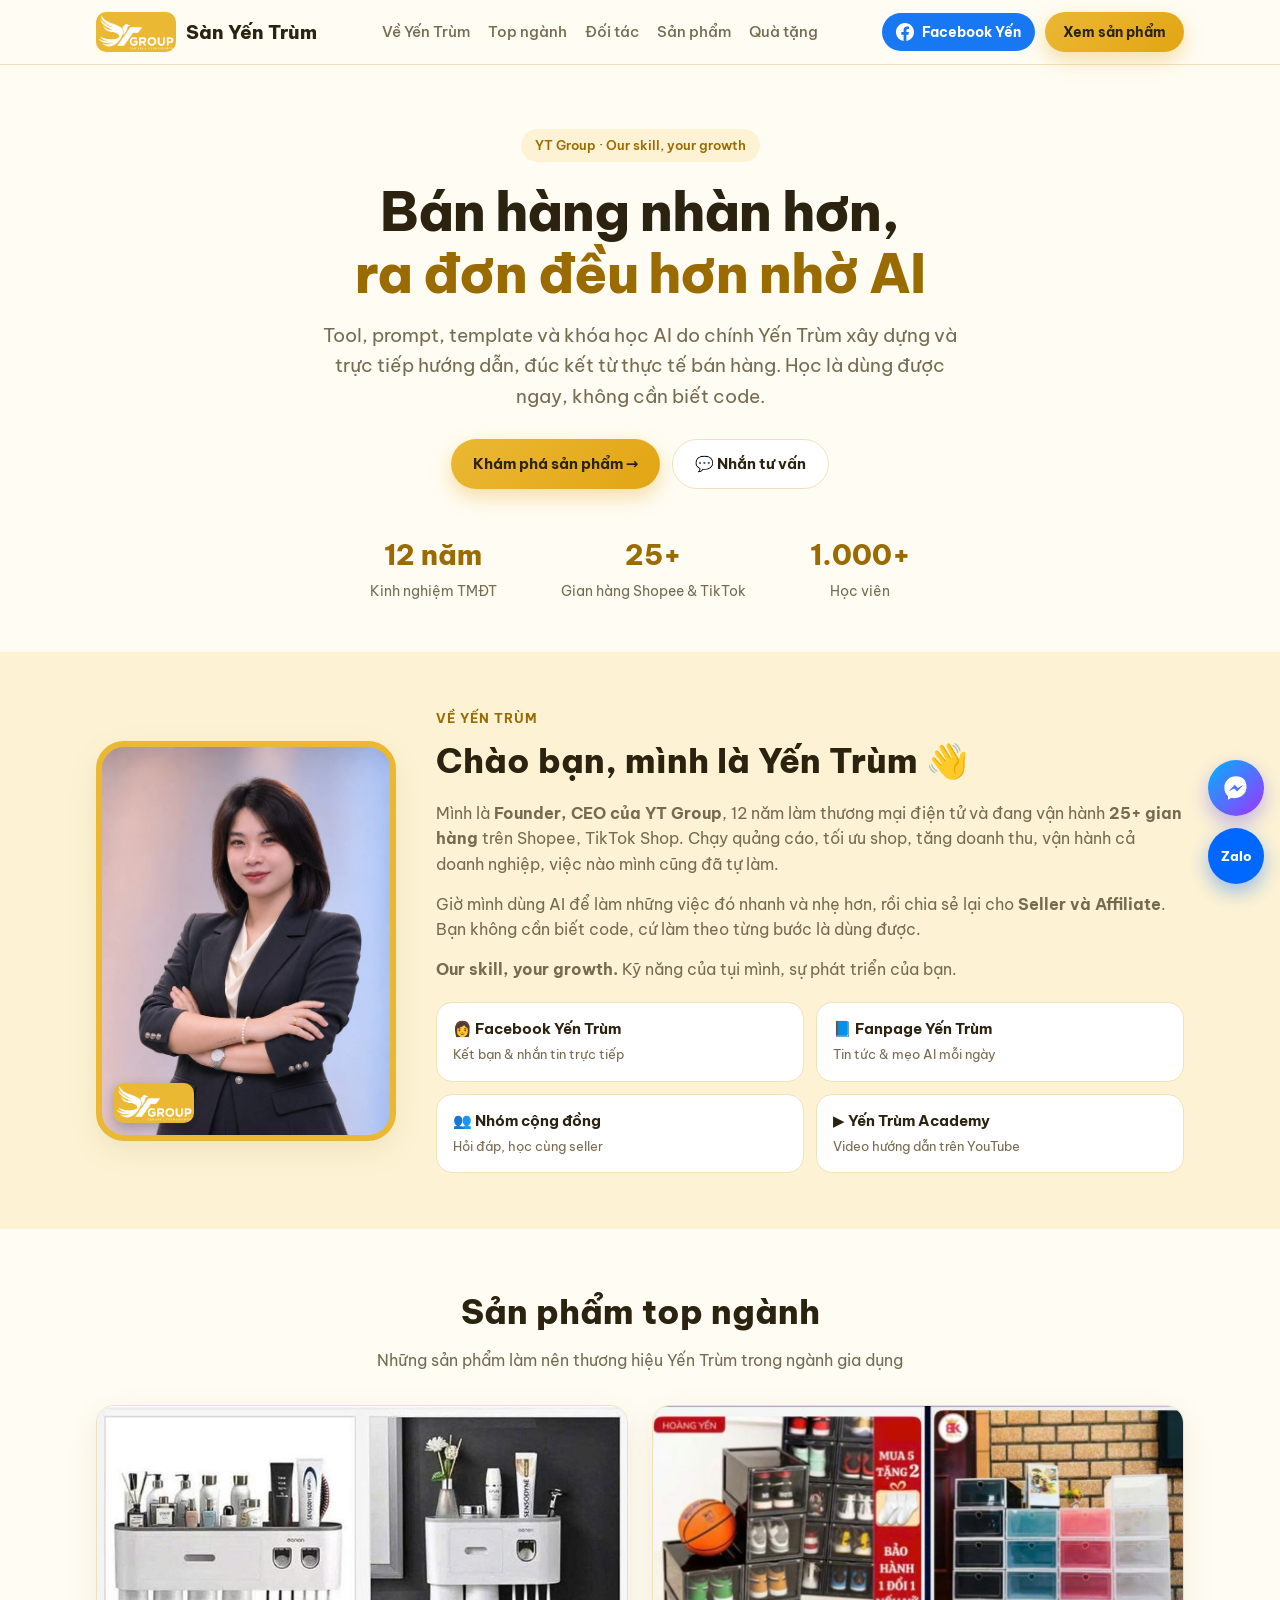
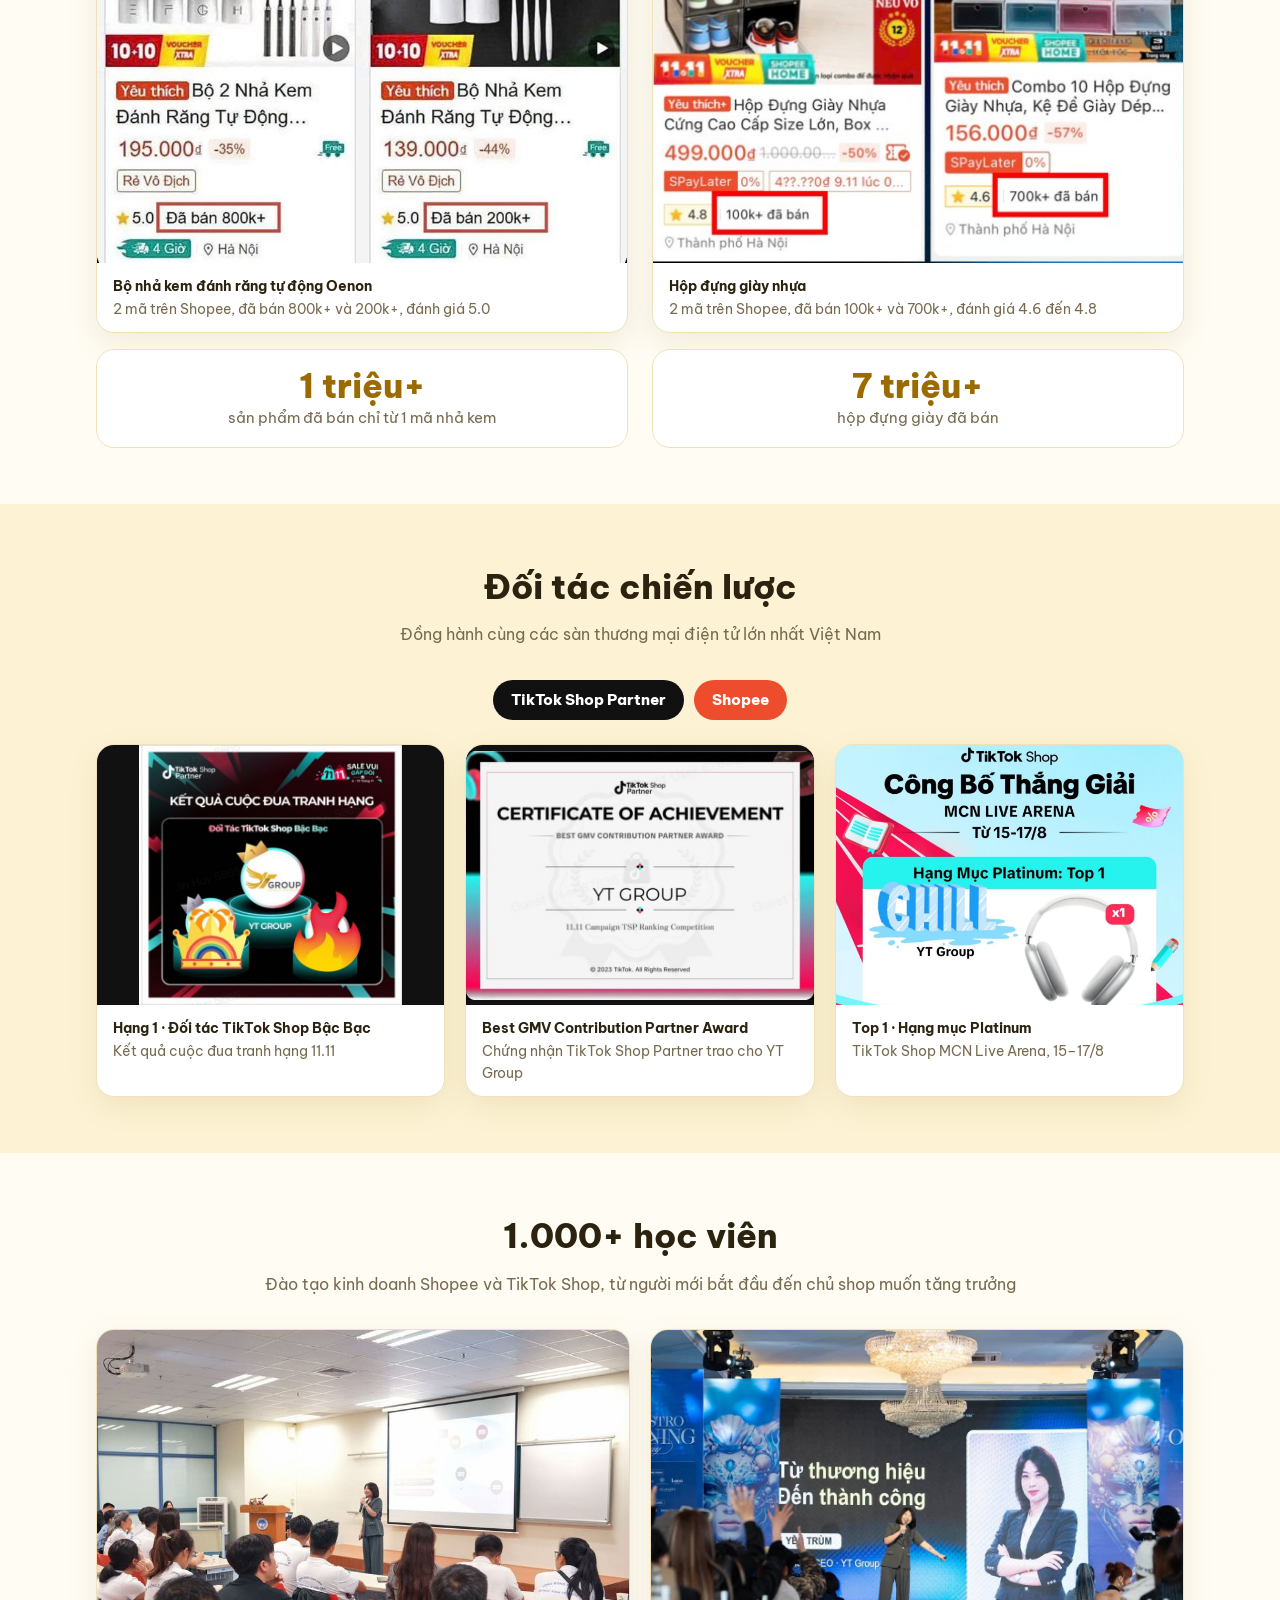
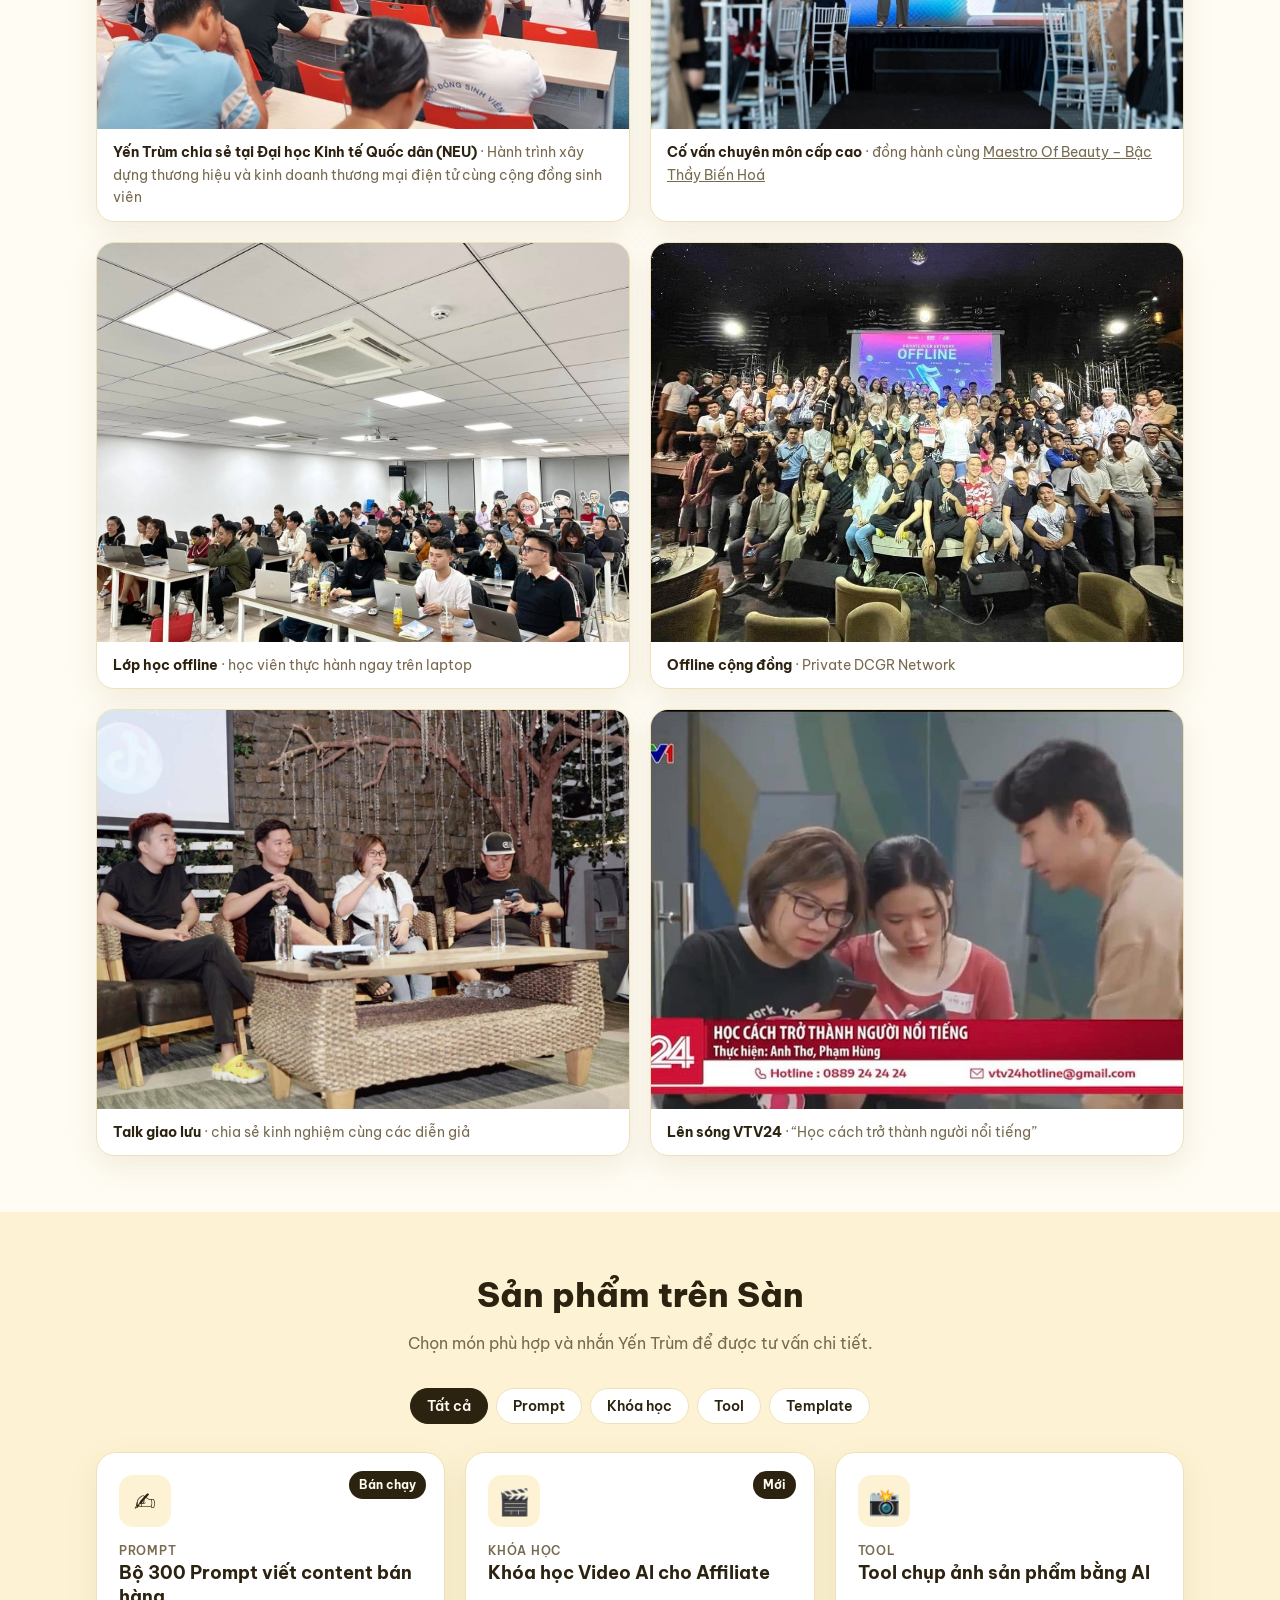
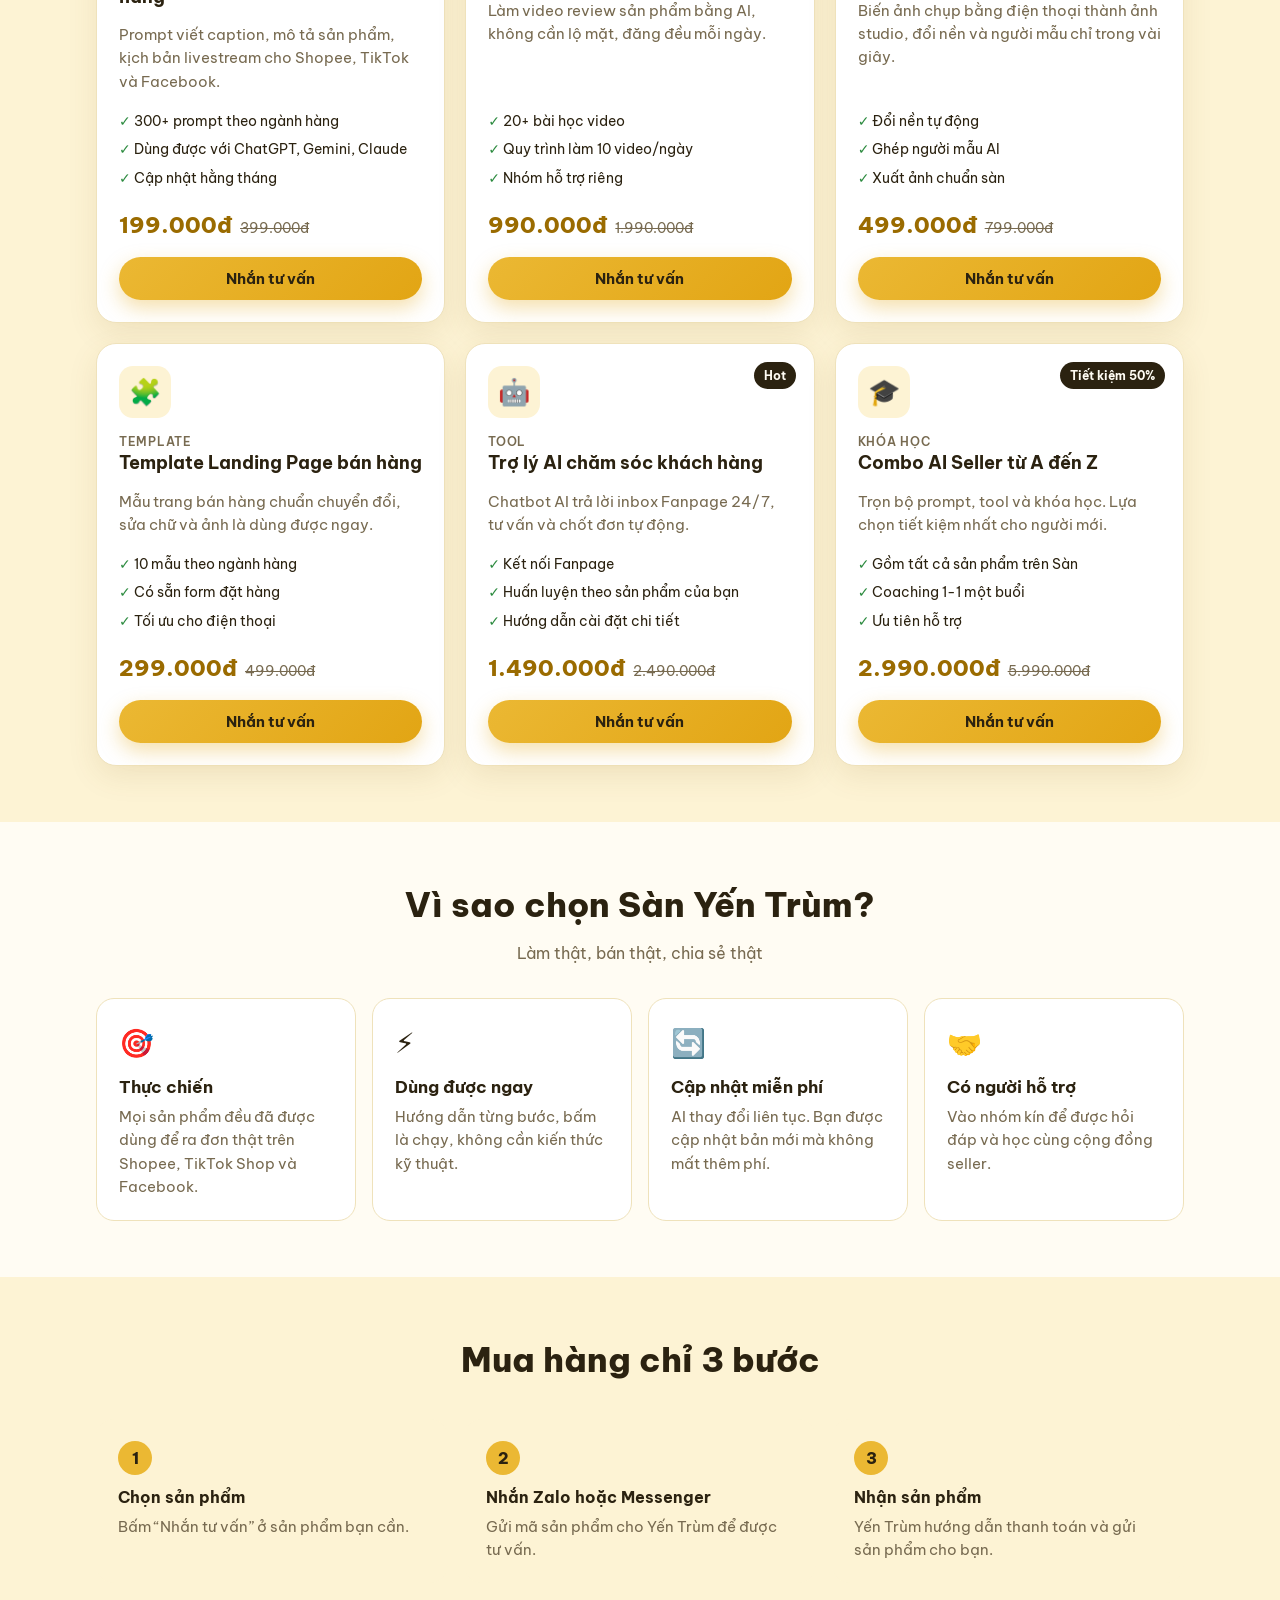
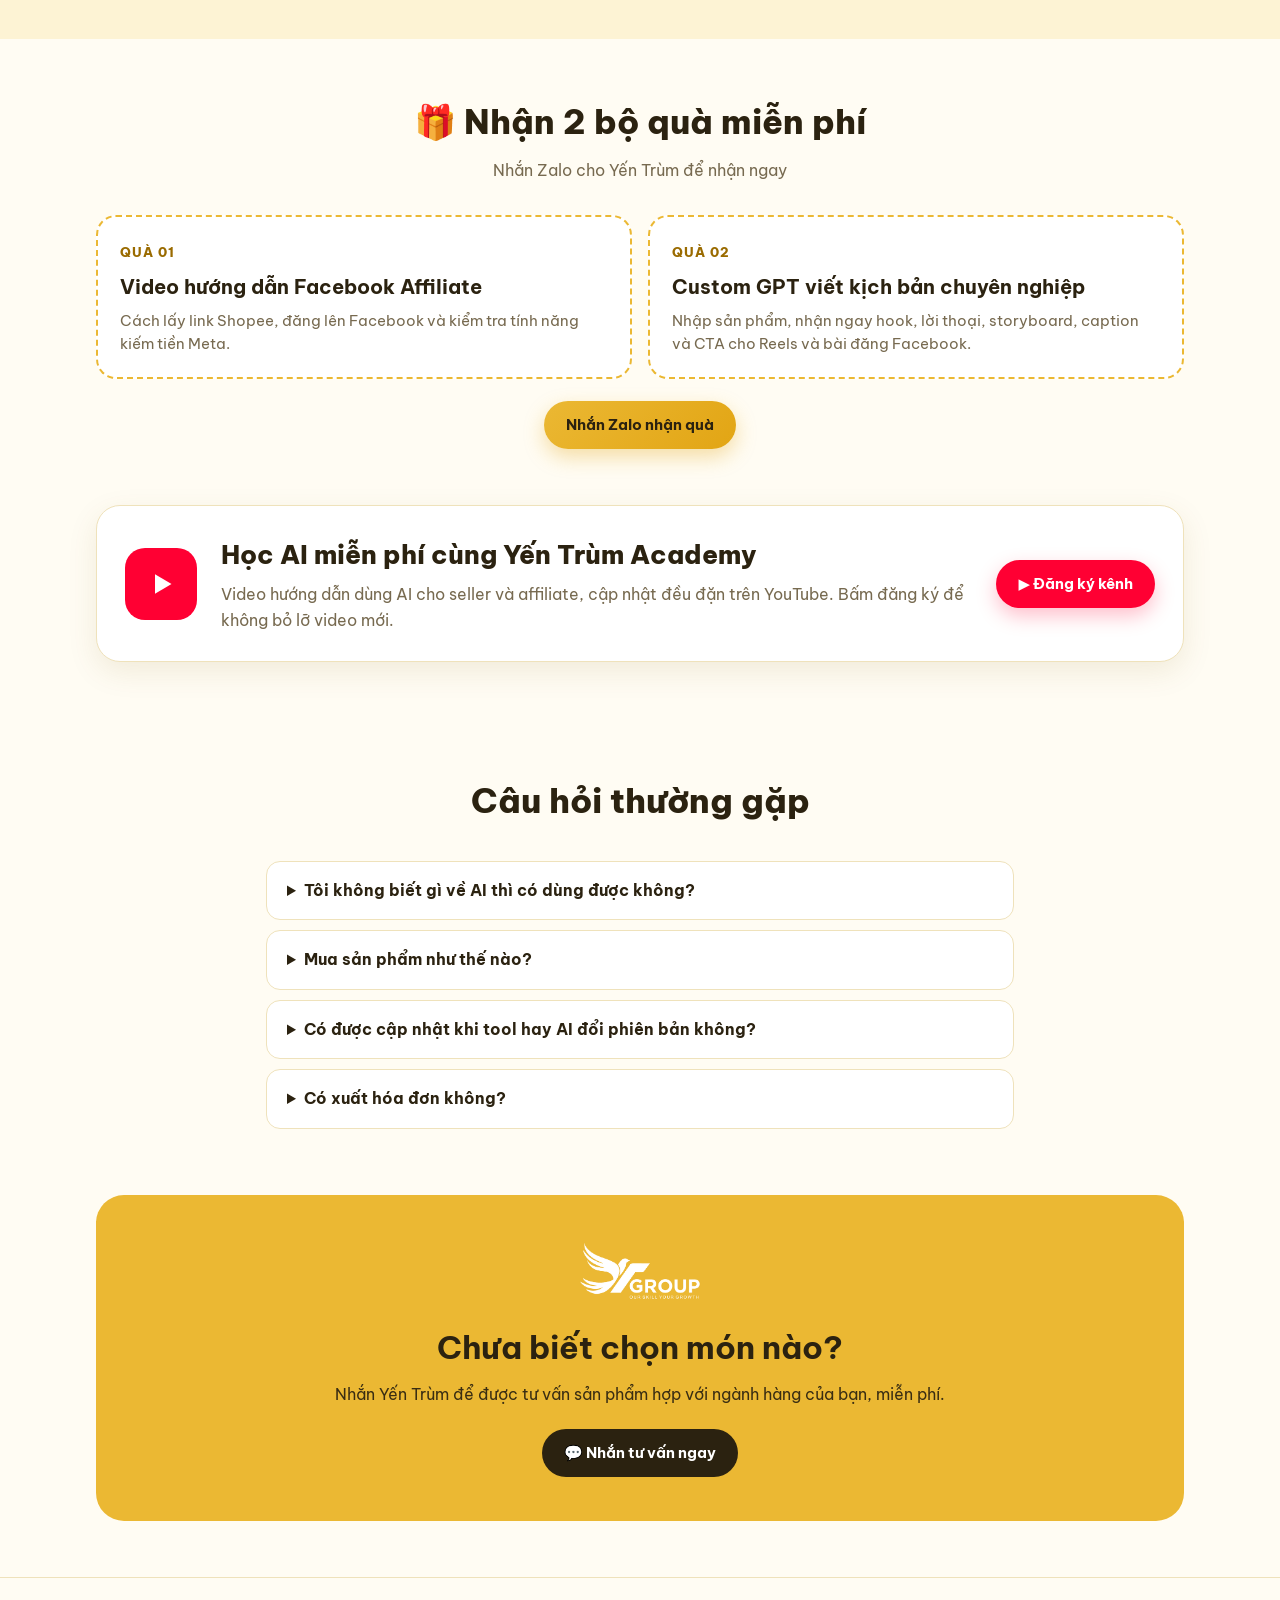
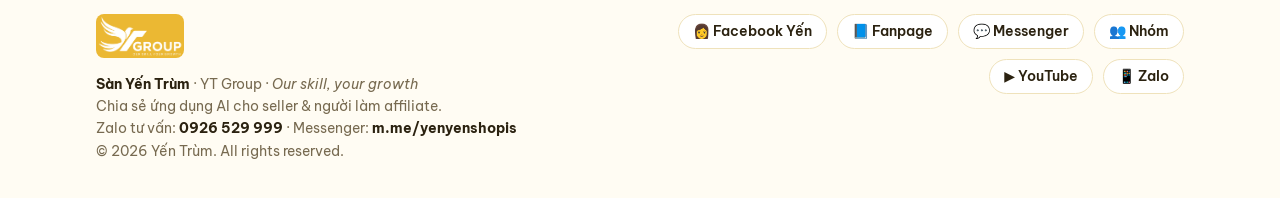
==== commit ac2dd3f0: "Đổi Mua thành Học trong câu mô tả đầu trang Co-Authored-By: Claude Sonnet 5.5 <noreply@anthropic.com" ====
--- a/index.html
+++ b/index.html
@@ -319,7 +319,7 @@
   <div class="wrap hero">
     <span class="pill">YT Group · Our skill, your growth</span>
     <h1>Bán hàng nhàn hơn,<br><span>ra đơn đều hơn nhờ AI</span></h1>
-    <p>Tool, prompt, template và khóa học AI do chính Yến Trùm xây dựng và trực tiếp hướng dẫn, đúc kết từ thực tế bán hàng. Mua là dùng được ngay, không cần biết code.</p>
+    <p>Tool, prompt, template và khóa học AI do chính Yến Trùm xây dựng và trực tiếp hướng dẫn, đúc kết từ thực tế bán hàng. Học là dùng được ngay, không cần biết code.</p>
     <div class="hero-cta">
       <a class="btn btn-main" href="#san-pham">Khám phá sản phẩm →</a>
       <a class="btn btn-ghost" id="hero-contact" href="#" target="_blank" rel="noopener">💬 Nhắn tư vấn</a>
